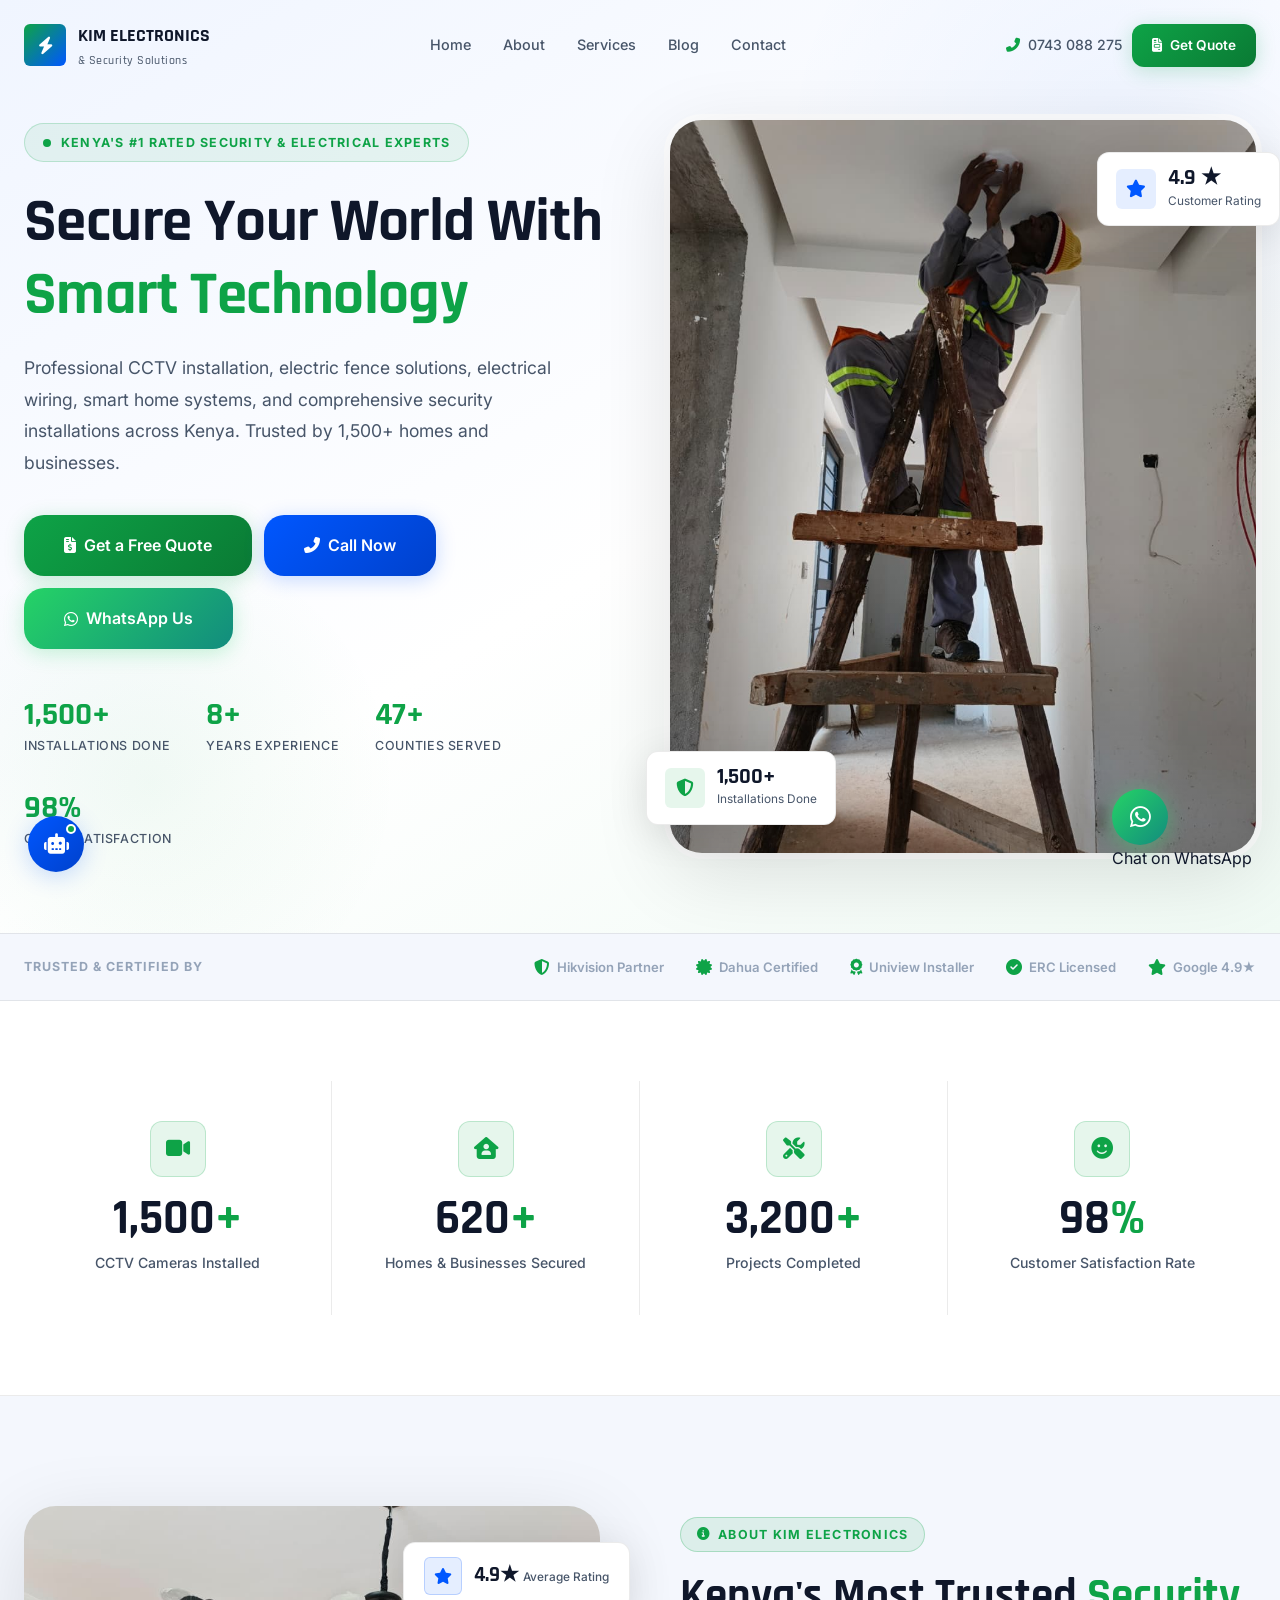
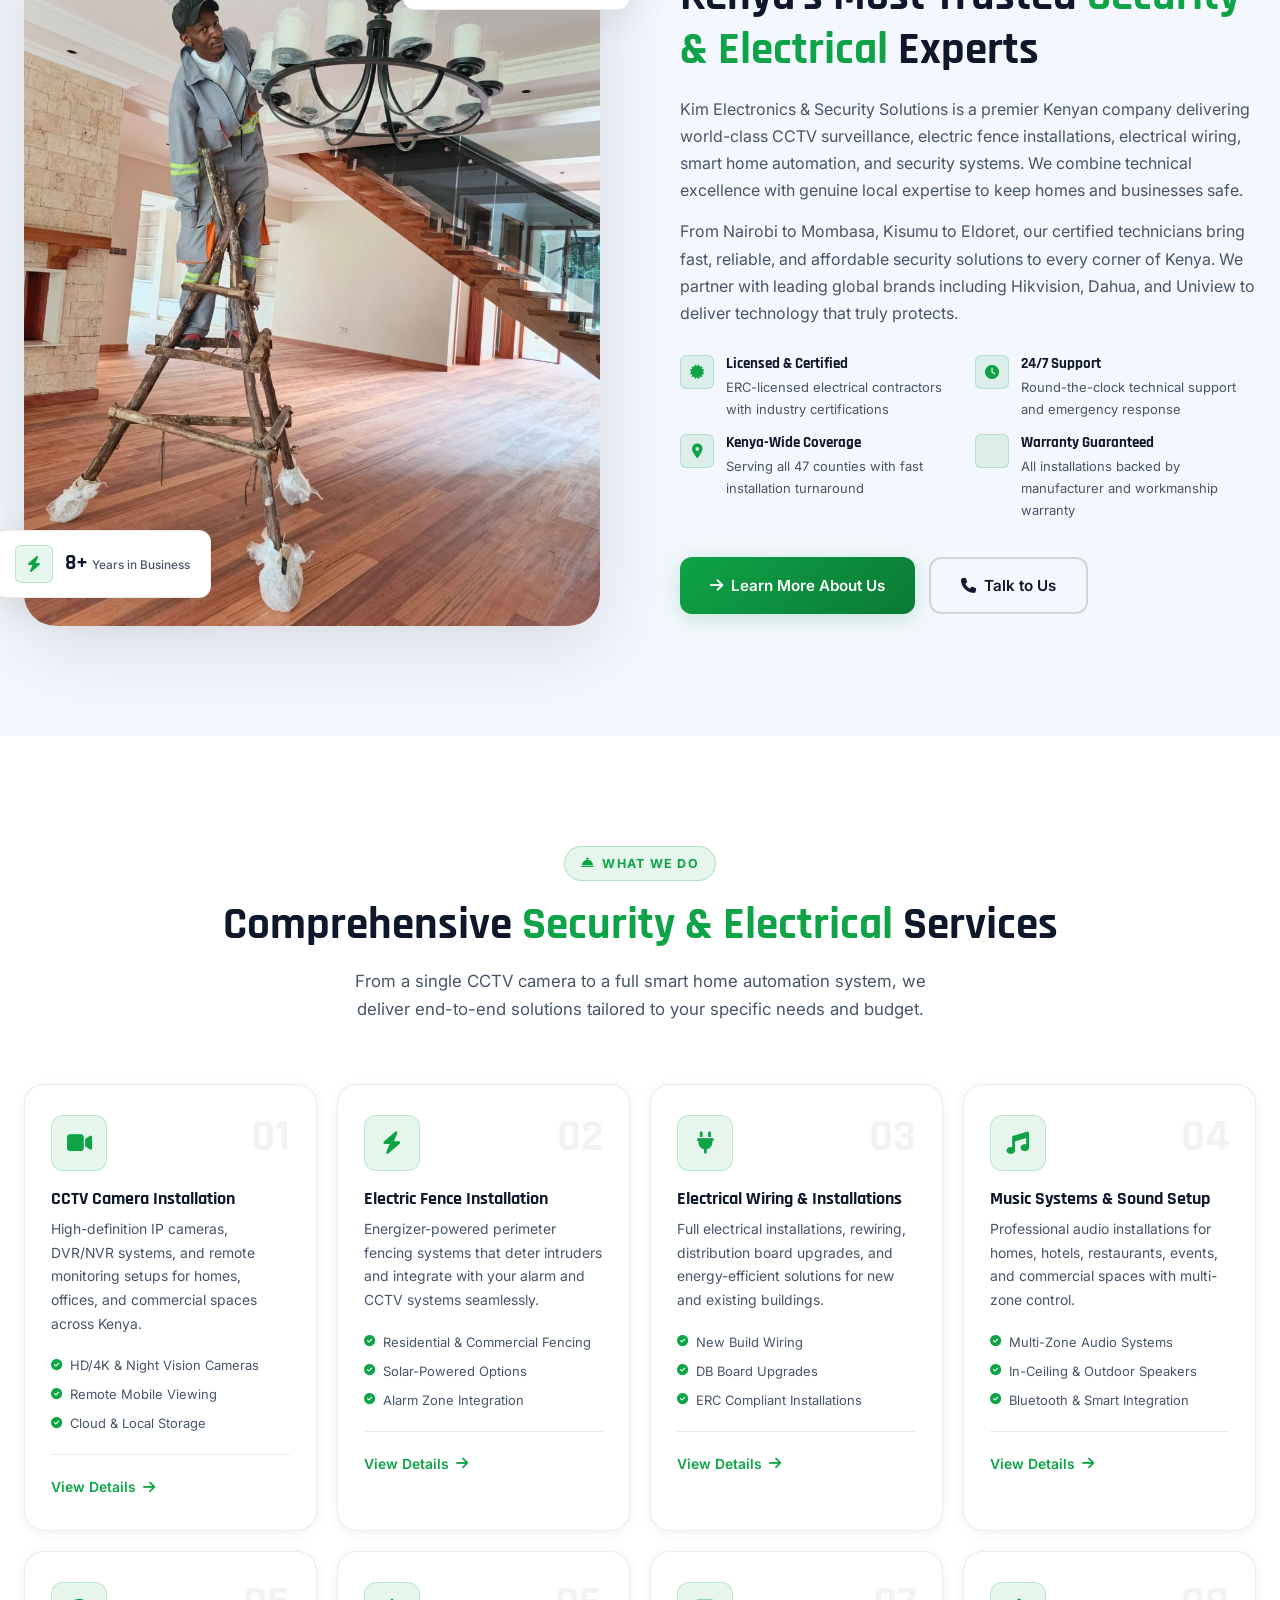
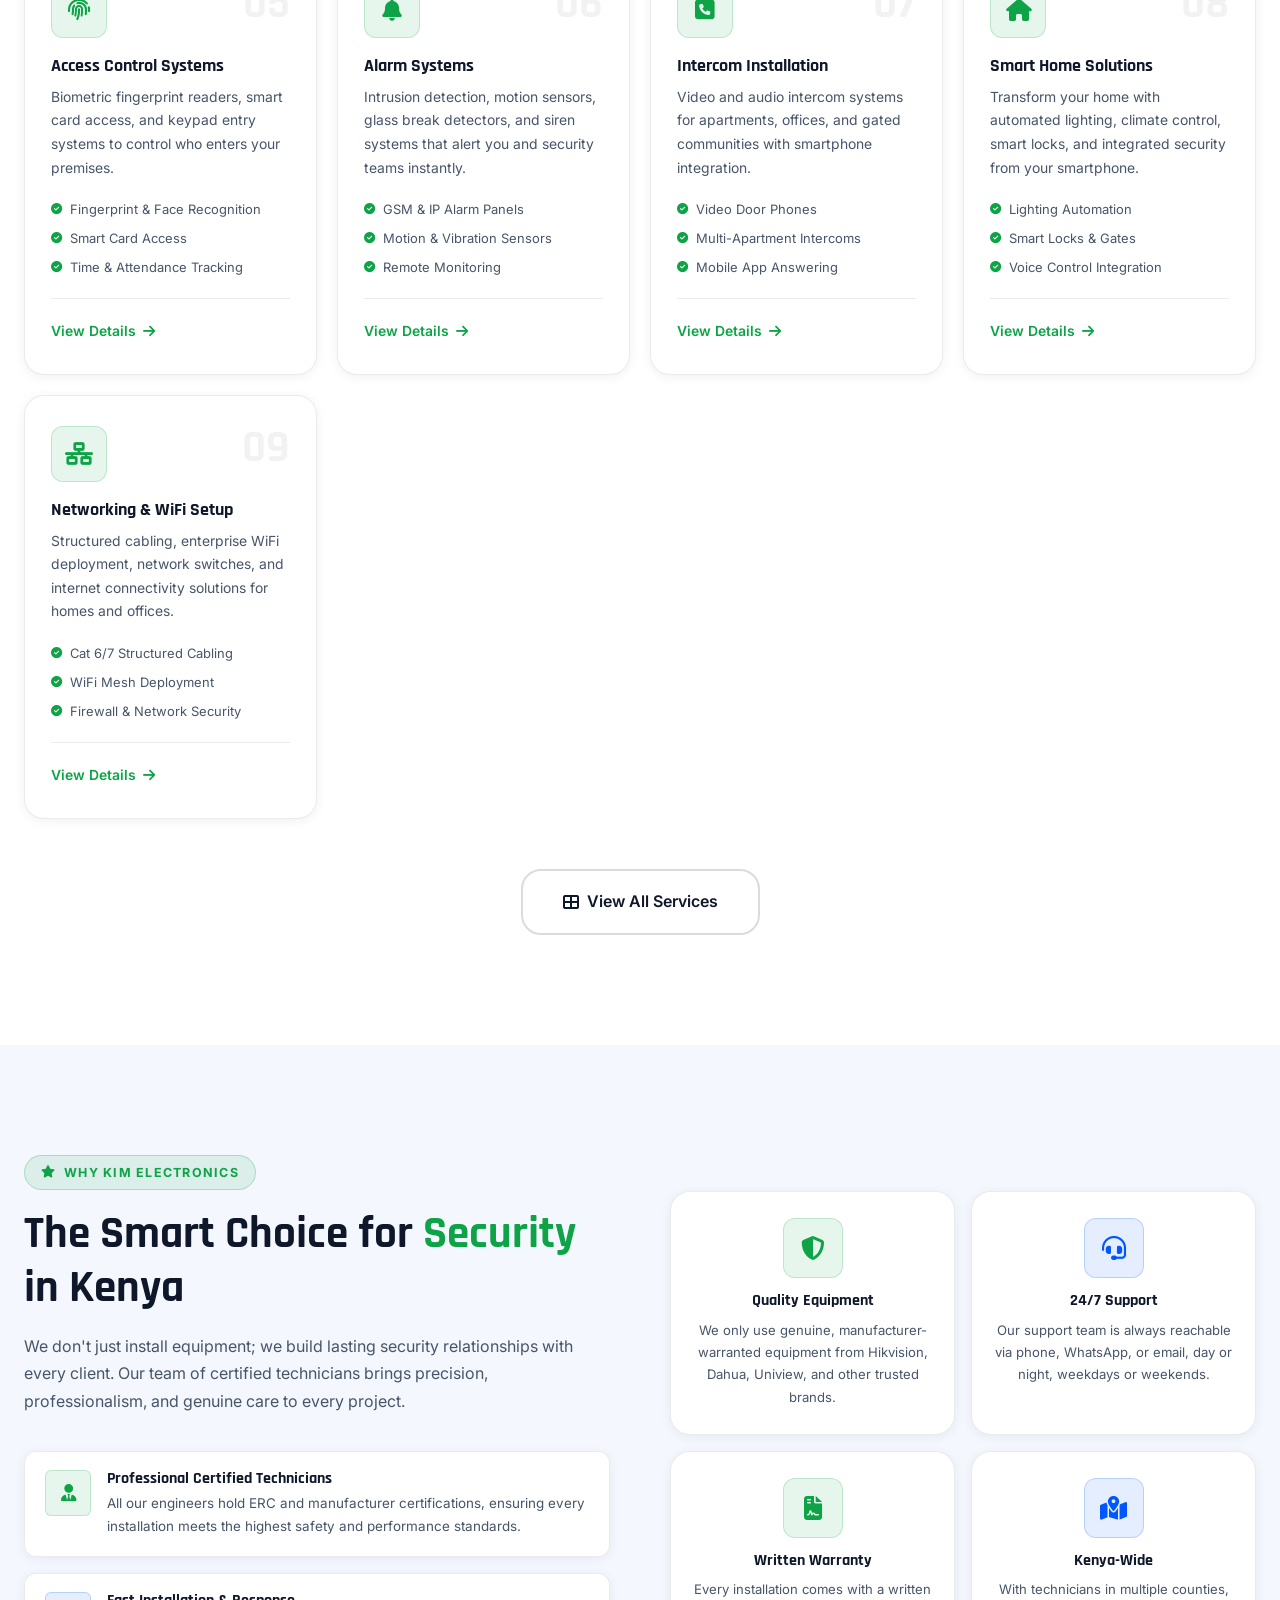
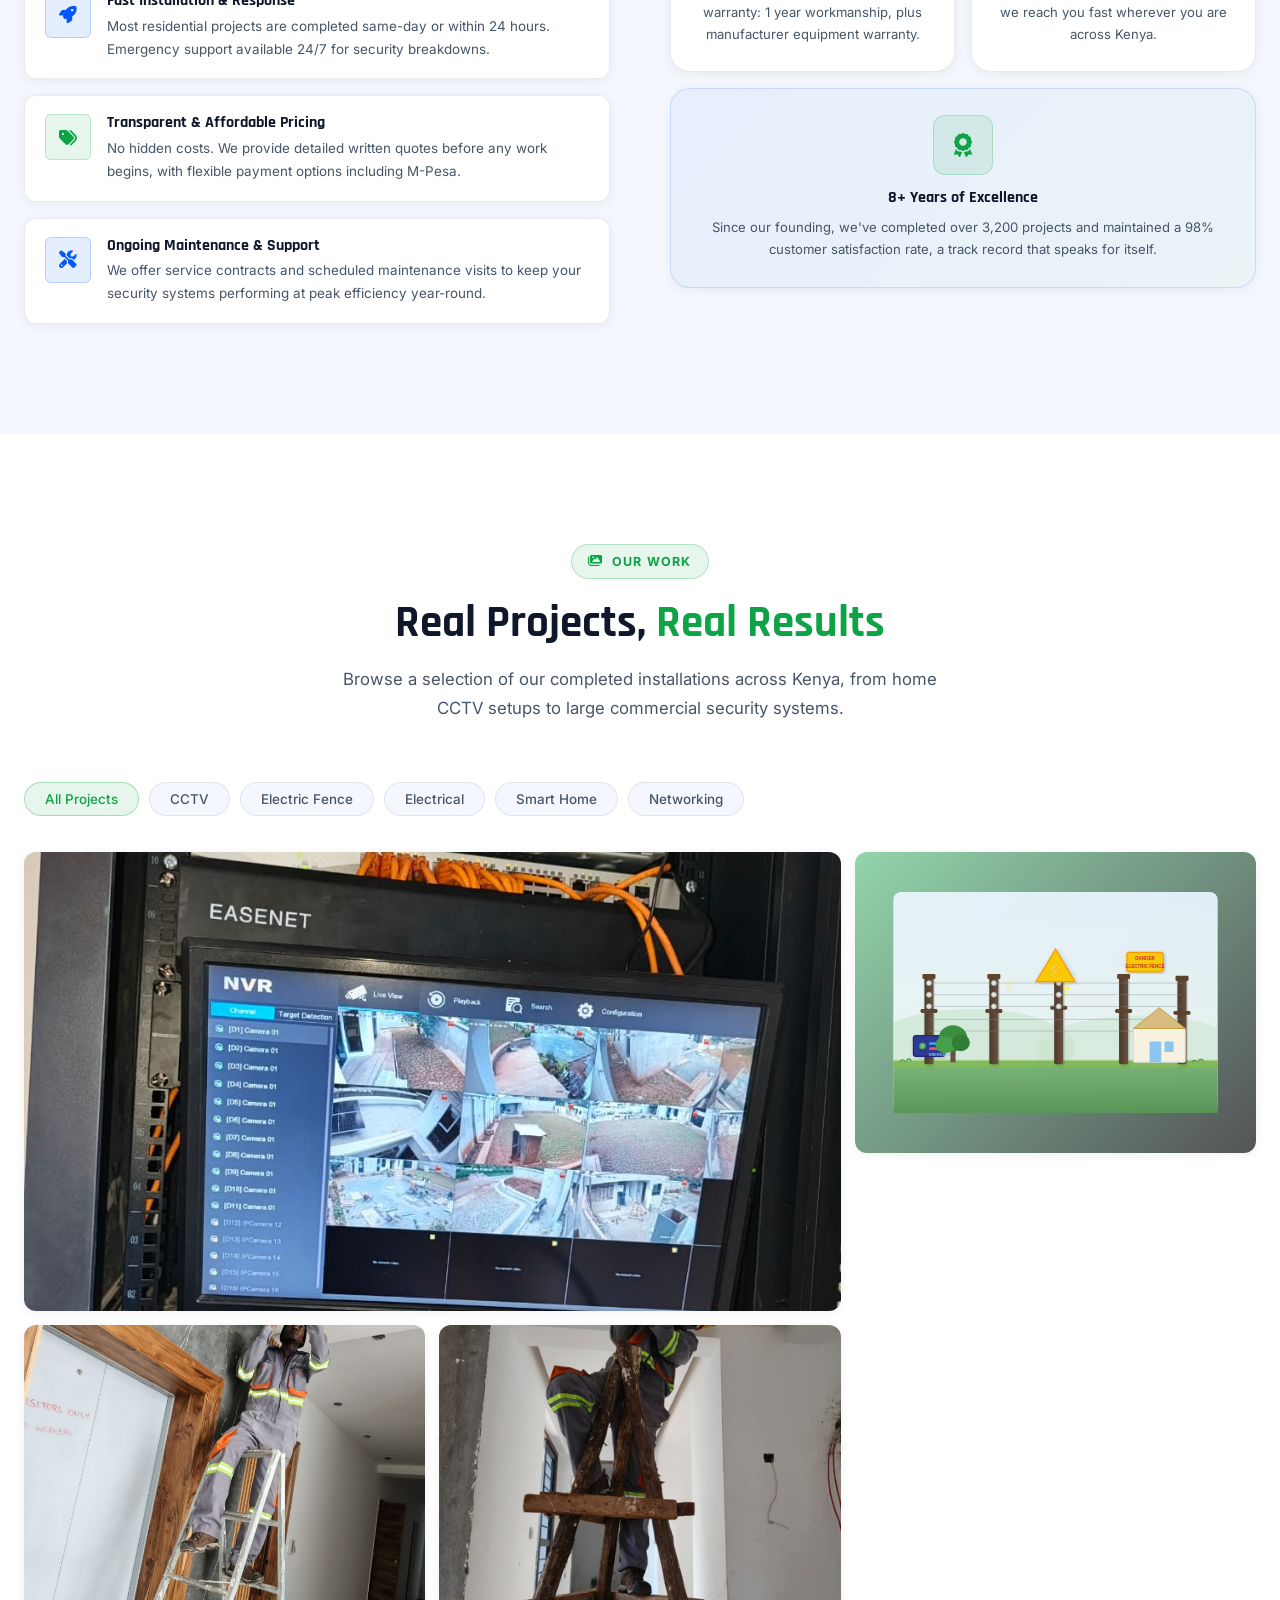
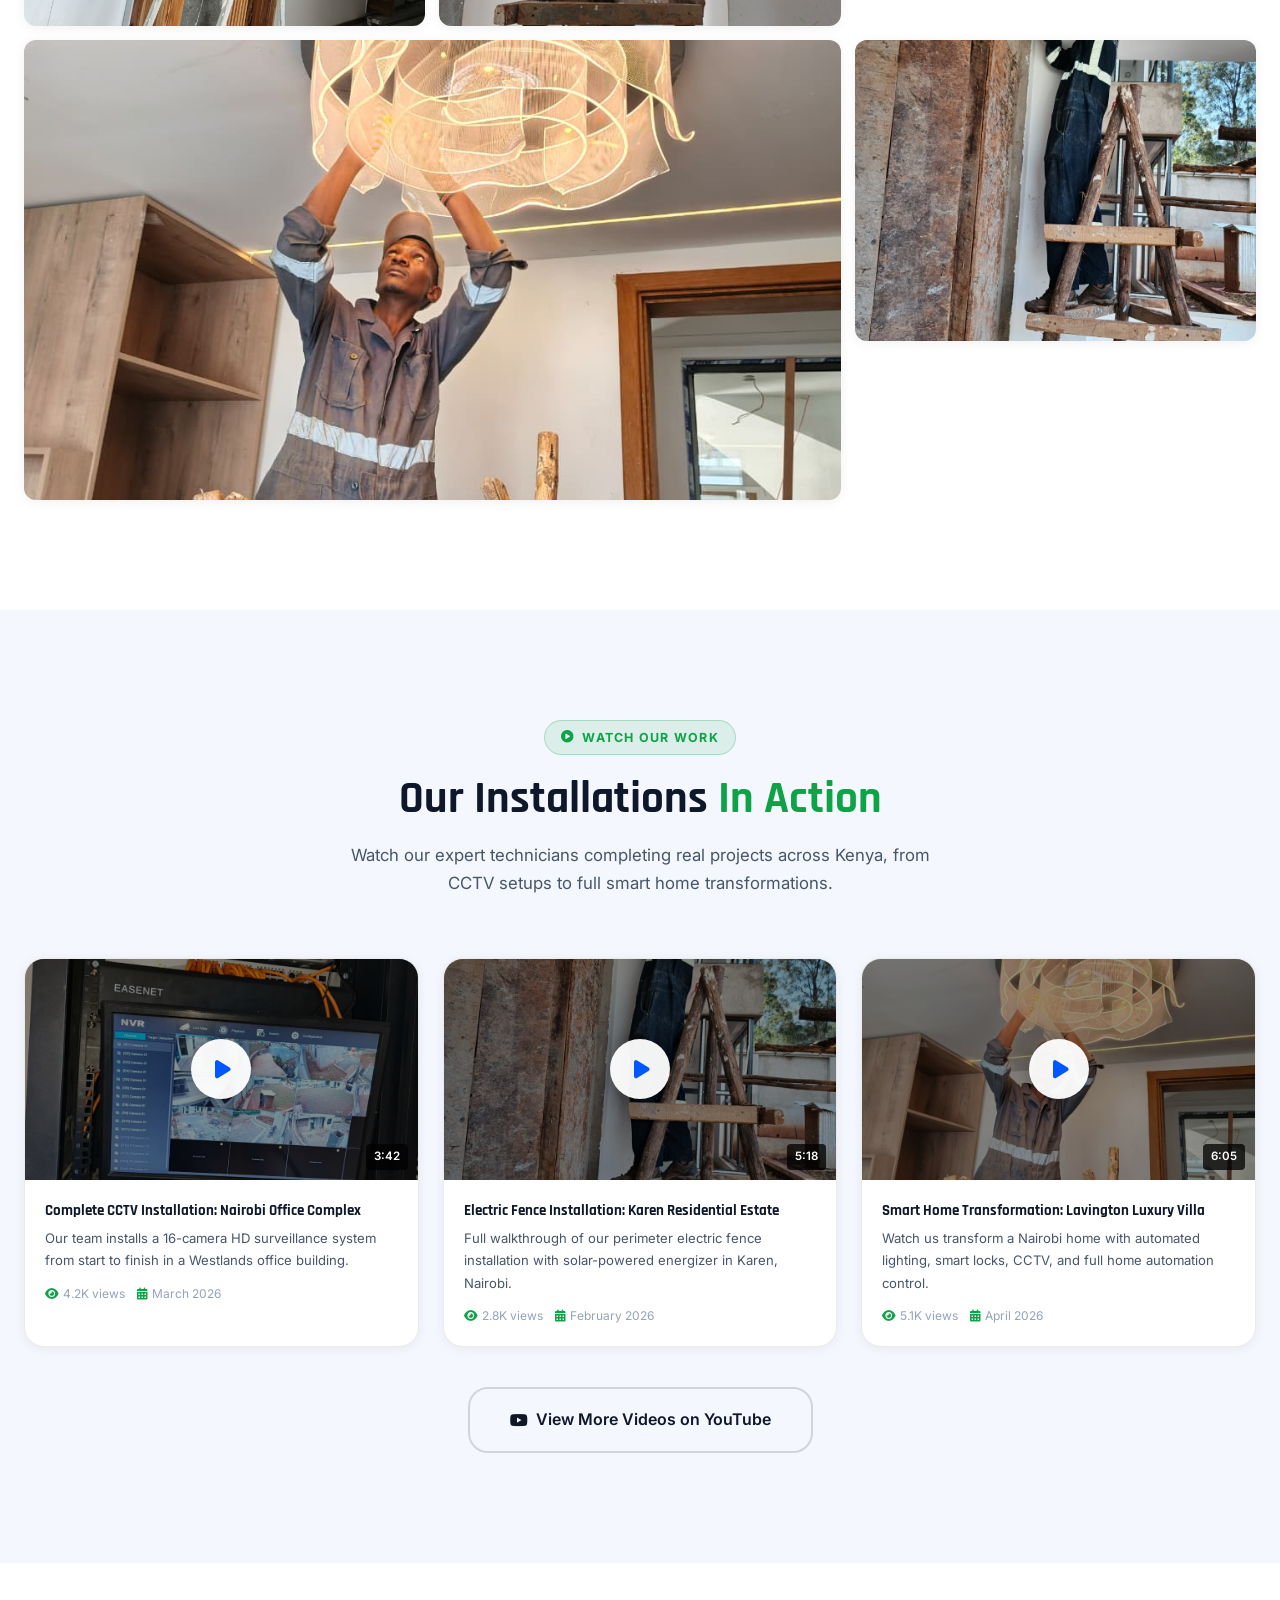
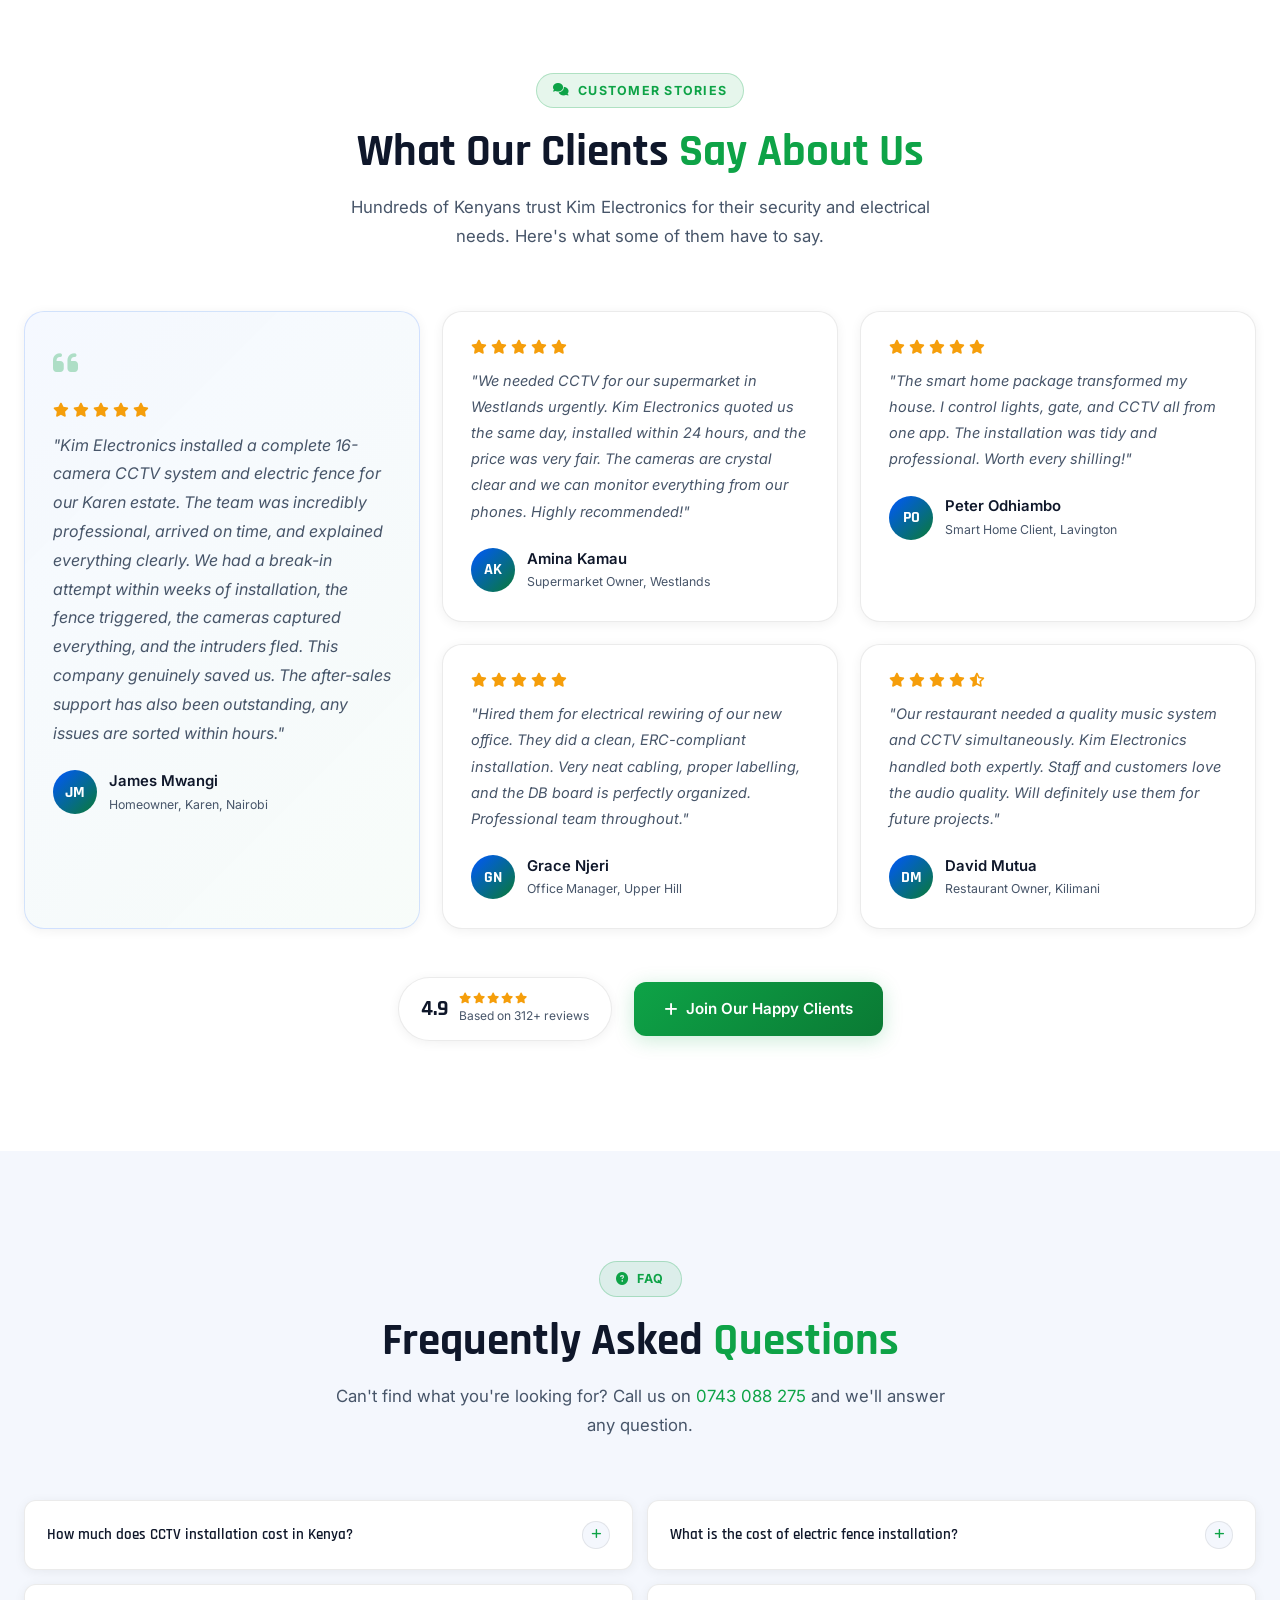
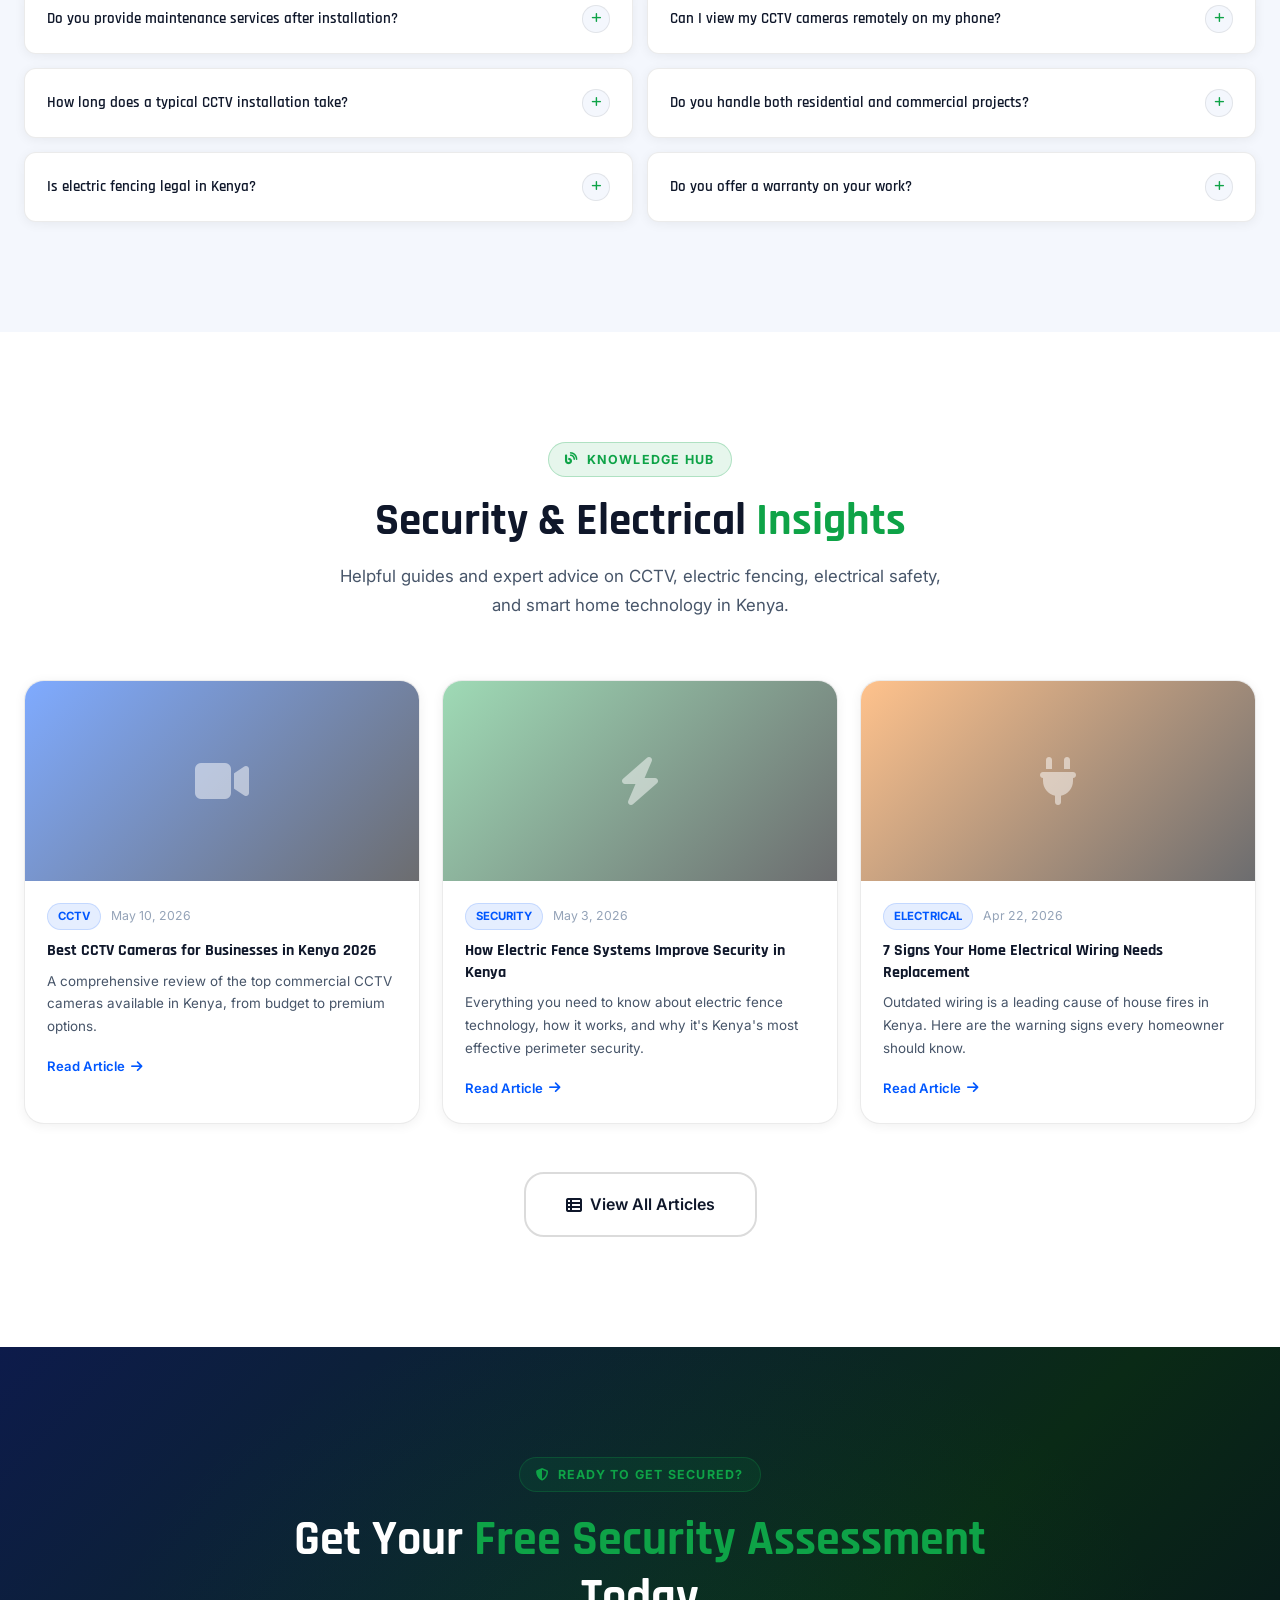
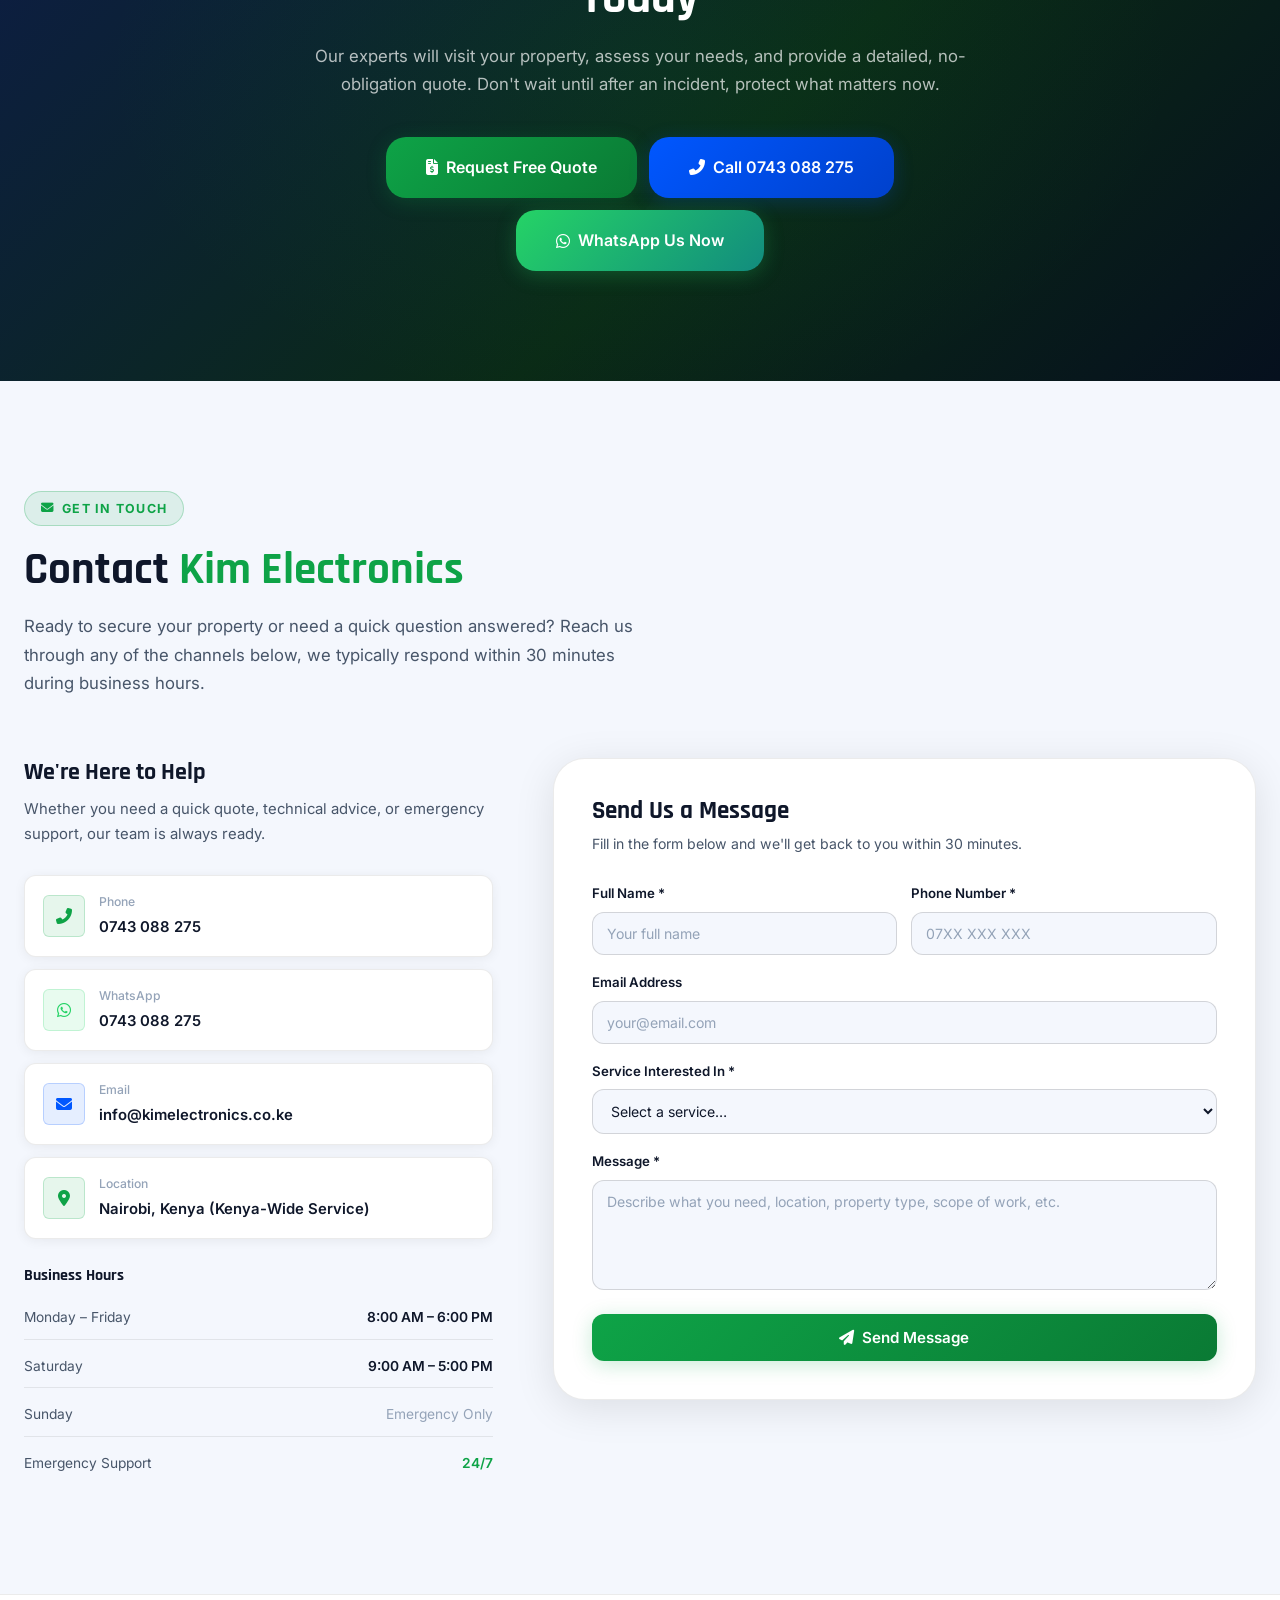
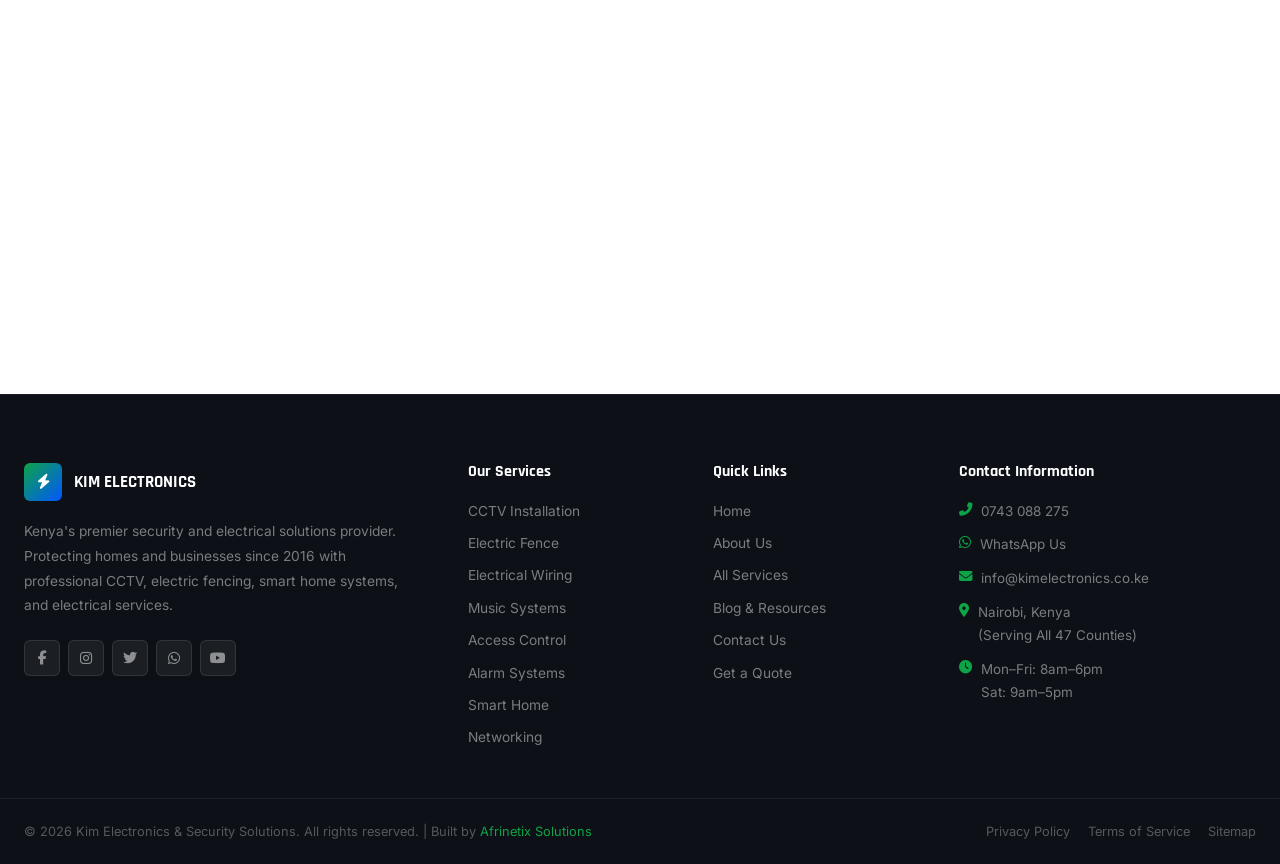
==== index.html @ e2674913 "Initial commit: Kim Electronics & Security Solutions website Complete 14-file static website with wh" ====
﻿<!DOCTYPE html>
<html lang="en">
<head>
  <meta charset="UTF-8">
  <meta name="viewport" content="width=device-width, initial-scale=1.0">
  <title>Kim Electronics & Security Solutions | CCTV, Electric Fence & Electrical Installation Kenya</title>
  <meta name="description" content="Kenya's trusted provider of CCTV camera installation, electric fence, electrical wiring, security systems, smart home solutions, and networking. Call 0743088275 for a free quote.">
  <meta name="keywords" content="CCTV installation Kenya, electric fence installation, security systems Nairobi, electrical installation services, best CCTV installers in Kenya, electricians near me, security camera installation, smart home installation Kenya, access control Kenya, alarm systems Nairobi">
  <meta name="author" content="Kim Electronics & Security Solutions">
  <meta name="robots" content="index, follow">
  <link rel="canonical" href="https://kimelectronics.co.ke/">

  <!-- Open Graph -->
  <meta property="og:type" content="website">
  <meta property="og:title" content="Kim Electronics & Security Solutions | Kenya's Premier Security Experts">
  <meta property="og:description" content="Professional CCTV, electric fence, electrical wiring, smart home, and security solutions across Kenya. Fast installation. Affordable rates.">
  <meta property="og:url" content="https://kimelectronics.co.ke/">
  <meta property="og:site_name" content="Kim Electronics & Security Solutions">
  <meta property="og:image" content="https://kimelectronics.co.ke/assets/og-image.jpg">

  <!-- Twitter Card -->
  <meta name="twitter:card" content="summary_large_image">
  <meta name="twitter:title" content="Kim Electronics & Security Solutions Kenya">
  <meta name="twitter:description" content="CCTV installation, electric fence, smart home & electrical services across Kenya. Call 0743088275.">

  <!-- Favicon -->
  <link rel="icon" type="image/svg+xml" href="data:image/svg+xml,<svg xmlns='http://www.w3.org/2000/svg' viewBox='0 0 32 32'><rect width='32' height='32' rx='6' fill='%230066ff'/><text x='50%25' y='55%25' dominant-baseline='middle' text-anchor='middle' font-size='20' fill='%2339ff14'>⚡</text></svg>">

  <!-- Fonts & Icons -->
  <link rel="preconnect" href="https://fonts.googleapis.com">
  <link rel="preconnect" href="https://fonts.gstatic.com" crossorigin>
  <link href="https://fonts.googleapis.com/css2?family=Inter:wght@300;400;500;600;700;800&family=Rajdhani:wght@400;500;600;700&display=swap" rel="stylesheet">
  <link rel="stylesheet" href="https://cdnjs.cloudflare.com/ajax/libs/font-awesome/6.5.0/css/all.min.css">

  <!-- Styles -->
  <link rel="stylesheet" href="css/style.css">

  <!-- Schema Markup - LocalBusiness -->
  <script type="application/ld+json">
  {
    "@context": "https://schema.org",
    "@type": "LocalBusiness",
    "name": "Kim Electronics & Security Solutions",
    "image": "https://kimelectronics.co.ke/assets/og-image.jpg",
    "@id": "https://kimelectronics.co.ke",
    "url": "https://kimelectronics.co.ke",
    "telephone": "+254743088275",
    "priceRange": "KSh 5,000 – KSh 500,000",
    "address": {
      "@type": "PostalAddress",
      "streetAddress": "Nairobi",
      "addressLocality": "Nairobi",
      "addressRegion": "Nairobi",
      "postalCode": "00100",
      "addressCountry": "KE"
    },
    "geo": {
      "@type": "GeoCoordinates",
      "latitude": -1.2921,
      "longitude": 36.8219
    },
    "openingHoursSpecification": [
      {"@type":"OpeningHoursSpecification","dayOfWeek":["Monday","Tuesday","Wednesday","Thursday","Friday"],"opens":"08:00","closes":"18:00"},
      {"@type":"OpeningHoursSpecification","dayOfWeek":"Saturday","opens":"09:00","closes":"17:00"}
    ],
    "sameAs": ["https://wa.me/254743088275"],
    "description": "Kenya's premier provider of CCTV camera installation, electric fence installation, electrical wiring, security systems, smart home solutions, access control, and networking services.",
    "serviceArea": {"@type":"Country","name":"Kenya"},
    "hasOfferCatalog": {
      "@type":"OfferCatalog",
      "name":"Security & Electrical Services",
      "itemListElement": [
        {"@type":"Offer","itemOffered":{"@type":"Service","name":"CCTV Camera Installation"}},
        {"@type":"Offer","itemOffered":{"@type":"Service","name":"Electric Fence Installation"}},
        {"@type":"Offer","itemOffered":{"@type":"Service","name":"Electrical Wiring & Installations"}},
        {"@type":"Offer","itemOffered":{"@type":"Service","name":"Smart Home Solutions"}},
        {"@type":"Offer","itemOffered":{"@type":"Service","name":"Access Control Systems"}}
      ]
    },
    "aggregateRating": {"@type":"AggregateRating","ratingValue":"4.9","reviewCount":"312"}
  }
  </script>
</head>
<body>

<!-- ═══════════════════════════════════════════════════════════════
     NAVIGATION
════════════════════════════════════════════════════════════════ -->
<nav id="navbar">
  <div class="container">
    <div class="nav-inner">
      <a href="index.html" class="nav-logo" aria-label="Kim Electronics Home">
        <div class="nav-logo-icon"><i class="fas fa-bolt"></i></div>
        <div class="nav-logo-text">KIM ELECTRONICS<span>& Security Solutions</span></div>
      </a>

      <div class="nav-links">
        <a href="index.html" class="active">Home</a>
        <a href="about.html">About</a>
        <a href="services.html">Services</a>
        <a href="blog/index.html">Blog</a>
        <a href="contact.html">Contact</a>
      </div>

      <div class="nav-cta">
        <a href="tel:+254743088275" class="nav-phone" aria-label="Call us">
          <i class="fas fa-phone-alt"></i> 0743 088 275
        </a>
        <a href="#quote-modal" class="btn btn-primary btn-sm" onclick="openQuote(event)">
          <i class="fas fa-file-invoice"></i> Get Quote
        </a>
      </div>

      <button class="nav-toggle" id="nav-toggle" aria-label="Toggle menu" aria-expanded="false">
        <span></span><span></span><span></span>
      </button>
    </div>

    <div class="nav-mobile" id="nav-mobile" aria-hidden="true">
      <a href="index.html"><i class="fas fa-home"></i> Home</a>
      <a href="about.html"><i class="fas fa-info-circle"></i> About Us</a>
      <a href="services.html"><i class="fas fa-concierge-bell"></i> Services</a>
      <a href="blog/index.html"><i class="fas fa-blog"></i> Blog</a>
      <a href="contact.html"><i class="fas fa-envelope"></i> Contact</a>
      <div class="mobile-cta">
        <a href="tel:+254743088275" class="btn btn-blue"><i class="fas fa-phone-alt"></i> Call 0743 088 275</a>
        <a href="https://wa.me/254743088275?text=Hello%2C%20I%27d%20like%20a%20quote%20for%20your%20services." class="btn btn-whatsapp" target="_blank" rel="noopener"><i class="fab fa-whatsapp"></i> WhatsApp Us</a>
      </div>
    </div>
  </div>
</nav>

<!-- ═══════════════════════════════════════════════════════════════
     HERO SECTION
════════════════════════════════════════════════════════════════ -->
<section id="hero" aria-label="Hero">
  <div class="container">
    <div class="hero-grid">
      <div class="hero-content">
        <div class="hero-tag" data-aos>
          <span class="hero-tag-dot" aria-hidden="true"></span>
          Kenya's #1 Rated Security &amp; Electrical Experts
        </div>
        <h1 class="hero-title">
          Secure Your World With<br>
          <span class="line-2">Smart Technology</span>
        </h1>
        <p class="hero-subtitle">
          Professional CCTV installation, electric fence solutions, electrical wiring, smart home systems, and comprehensive security installations across Kenya. Trusted by 1,500+ homes and businesses.
        </p>
        <div class="hero-actions">
          <a href="#quote-modal" class="btn btn-primary btn-lg" onclick="openQuote(event)">
            <i class="fas fa-file-invoice-dollar"></i> Get a Free Quote
          </a>
          <a href="tel:+254743088275" class="btn btn-blue btn-lg">
            <i class="fas fa-phone-alt"></i> Call Now
          </a>
          <a href="https://wa.me/254743088275?text=Hello%2C%20I%27d%20like%20to%20enquire%20about%20your%20services." class="btn btn-whatsapp btn-lg" target="_blank" rel="noopener">
            <i class="fab fa-whatsapp"></i> WhatsApp Us
          </a>
        </div>
        <div class="hero-stats">
          <div class="hero-stat">
            <div class="hero-stat-num"><span class="counter" data-target="1500">0</span><span>+</span></div>
            <div class="hero-stat-label">Installations Done</div>
          </div>
          <div class="hero-stat">
            <div class="hero-stat-num"><span class="counter" data-target="8">0</span><span>+</span></div>
            <div class="hero-stat-label">Years Experience</div>
          </div>
          <div class="hero-stat">
            <div class="hero-stat-num"><span class="counter" data-target="47">0</span><span>+</span></div>
            <div class="hero-stat-label">Counties Served</div>
          </div>
          <div class="hero-stat">
            <div class="hero-stat-num"><span class="counter" data-target="98">0</span><span>%</span></div>
            <div class="hero-stat-label">Client Satisfaction</div>
          </div>
        </div>
      </div>

      <div class="hero-visual" data-aos="fade-left">
        <div class="hero-img-frame">
          <img src="Images/Image 2.jpeg" alt="Kim Electronics certified technician mounting a dome CCTV camera during a professional installation in Kenya" loading="eager">
        </div>
        <div class="hero-float-badge b1">
          <div class="hero-float-icon green"><i class="fas fa-shield-alt"></i></div>
          <div>
            <div class="hero-float-num">1,500+</div>
            <div class="hero-float-lbl">Installations Done</div>
          </div>
        </div>
        <div class="hero-float-badge b2">
          <div class="hero-float-icon blue"><i class="fas fa-star"></i></div>
          <div>
            <div class="hero-float-num">4.9 ★</div>
            <div class="hero-float-lbl">Customer Rating</div>
          </div>
        </div>
      </div>
    </div>
  </div>
</section>

<!-- ═══════════════════════════════════════════════════════════════
     TRUST BAR
════════════════════════════════════════════════════════════════ -->
<section id="trust-bar" aria-label="Trusted partners">
  <div class="container">
    <div class="trust-inner">
      <span class="trust-label">Trusted & Certified By</span>
      <div class="trust-logos">
        <div class="trust-logo"><i class="fas fa-shield-alt"></i> Hikvision Partner</div>
        <div class="trust-logo"><i class="fas fa-certificate"></i> Dahua Certified</div>
        <div class="trust-logo"><i class="fas fa-award"></i> Uniview Installer</div>
        <div class="trust-logo"><i class="fas fa-check-circle"></i> ERC Licensed</div>
        <div class="trust-logo"><i class="fas fa-star"></i> Google 4.9★</div>
      </div>
    </div>
  </div>
</section>

<!-- ═══════════════════════════════════════════════════════════════
     STATS SECTION
════════════════════════════════════════════════════════════════ -->
<section id="stats" aria-label="Company statistics">
  <div class="container">
    <div class="stats-grid">
      <div class="stat-card" data-aos>
        <div class="stat-icon"><i class="fas fa-video"></i></div>
        <div class="stat-number"><span class="counter" data-target="1500">0</span><span class="suffix">+</span></div>
        <div class="stat-label">CCTV Cameras Installed</div>
      </div>
      <div class="stat-card" data-aos data-aos-delay="100">
        <div class="stat-icon"><i class="fas fa-house-user"></i></div>
        <div class="stat-number"><span class="counter" data-target="620">0</span><span class="suffix">+</span></div>
        <div class="stat-label">Homes & Businesses Secured</div>
      </div>
      <div class="stat-card" data-aos data-aos-delay="200">
        <div class="stat-icon"><i class="fas fa-tools"></i></div>
        <div class="stat-number"><span class="counter" data-target="3200">0</span><span class="suffix">+</span></div>
        <div class="stat-label">Projects Completed</div>
      </div>
      <div class="stat-card" data-aos data-aos-delay="300">
        <div class="stat-icon"><i class="fas fa-smile"></i></div>
        <div class="stat-number"><span class="counter" data-target="98">0</span><span class="suffix">%</span></div>
        <div class="stat-label">Customer Satisfaction Rate</div>
      </div>
    </div>
  </div>
</section>

<!-- ═══════════════════════════════════════════════════════════════
     ABOUT SECTION
════════════════════════════════════════════════════════════════ -->
<section id="about" class="section" aria-label="About us">
  <div class="container">
    <div class="about-grid">
      <div class="about-visual" data-aos="fade-right">
        <div class="about-img-wrap">
          <img src="Images/Image 1.jpeg" alt="Kim Electronics certified technician installing a premium chandelier fitting in a luxury Kenyan home" loading="lazy">
        </div>
        <div class="about-badge-1">
          <div class="about-badge-icon"><i class="fas fa-bolt"></i></div>
          <div class="about-badge-info">
            <span class="about-badge-num">8+</span>
            <span class="about-badge-txt">Years in Business</span>
          </div>
        </div>
        <div class="about-badge-2">
          <div class="about-badge-icon blue"><i class="fas fa-star"></i></div>
          <div class="about-badge-info">
            <span class="about-badge-num">4.9★</span>
            <span class="about-badge-txt">Average Rating</span>
          </div>
        </div>
      </div>

      <div class="about-content" data-aos="fade-left">
        <div class="section-tag"><i class="fas fa-info-circle"></i> About Kim Electronics</div>
        <h2>Kenya's Most Trusted <span class="highlight">Security & Electrical</span> Experts</h2>
        <p>
          Kim Electronics & Security Solutions is a premier Kenyan company delivering world-class CCTV surveillance, electric fence installations, electrical wiring, smart home automation, and security systems. We combine technical excellence with genuine local expertise to keep homes and businesses safe.
        </p>
        <p>
          From Nairobi to Mombasa, Kisumu to Eldoret, our certified technicians bring fast, reliable, and affordable security solutions to every corner of Kenya. We partner with leading global brands including Hikvision, Dahua, and Uniview to deliver technology that truly protects.
        </p>

        <div class="about-features">
          <div class="about-feature">
            <div class="about-feature-icon"><i class="fas fa-certificate"></i></div>
            <div>
              <h4>Licensed & Certified</h4>
              <p>ERC-licensed electrical contractors with industry certifications</p>
            </div>
          </div>
          <div class="about-feature">
            <div class="about-feature-icon"><i class="fas fa-clock"></i></div>
            <div>
              <h4>24/7 Support</h4>
              <p>Round-the-clock technical support and emergency response</p>
            </div>
          </div>
          <div class="about-feature">
            <div class="about-feature-icon"><i class="fas fa-map-marker-alt"></i></div>
            <div>
              <h4>Kenya-Wide Coverage</h4>
              <p>Serving all 47 counties with fast installation turnaround</p>
            </div>
          </div>
          <div class="about-feature">
            <div class="about-feature-icon"><i class="fas fa-shield-check"></i></div>
            <div>
              <h4>Warranty Guaranteed</h4>
              <p>All installations backed by manufacturer and workmanship warranty</p>
            </div>
          </div>
        </div>

        <div style="display:flex;gap:14px;flex-wrap:wrap;">
          <a href="about.html" class="btn btn-primary"><i class="fas fa-arrow-right"></i> Learn More About Us</a>
          <a href="contact.html" class="btn btn-outline"><i class="fas fa-phone"></i> Talk to Us</a>
        </div>
      </div>
    </div>
  </div>
</section>

<!-- ═══════════════════════════════════════════════════════════════
     SERVICES SECTION
════════════════════════════════════════════════════════════════ -->
<section id="services" class="section" aria-label="Our services">
  <div class="container">
    <div class="section-header center" data-aos>
      <div class="section-tag"><i class="fas fa-concierge-bell"></i> What We Do</div>
      <h2>Comprehensive <span class="highlight">Security & Electrical</span> Services</h2>
      <p>From a single CCTV camera to a full smart home automation system, we deliver end-to-end solutions tailored to your specific needs and budget.</p>
    </div>

    <div class="services-grid">

      <!-- CCTV -->
      <article class="service-card" data-aos data-aos-delay="0">
        <div class="service-card-top">
          <div class="service-icon" aria-hidden="true"><i class="fas fa-video"></i></div>
          <div class="service-num" aria-hidden="true">01</div>
        </div>
        <h3>CCTV Camera Installation</h3>
        <p>High-definition IP cameras, DVR/NVR systems, and remote monitoring setups for homes, offices, and commercial spaces across Kenya.</p>
        <div class="service-features">
          <div class="service-feature"><i class="fas fa-check-circle"></i> HD/4K & Night Vision Cameras</div>
          <div class="service-feature"><i class="fas fa-check-circle"></i> Remote Mobile Viewing</div>
          <div class="service-feature"><i class="fas fa-check-circle"></i> Cloud & Local Storage</div>
        </div>
        <div class="service-cta-row">
          <a href="services.html#cctv" class="service-link">View Details <i class="fas fa-arrow-right"></i></a>
        </div>
      </article>

      <!-- Electric Fence -->
      <article class="service-card" data-aos data-aos-delay="80">
        <div class="service-card-top">
          <div class="service-icon" aria-hidden="true"><i class="fas fa-bolt"></i></div>
          <div class="service-num" aria-hidden="true">02</div>
        </div>
        <h3>Electric Fence Installation</h3>
        <p>Energizer-powered perimeter fencing systems that deter intruders and integrate with your alarm and CCTV systems seamlessly.</p>
        <div class="service-features">
          <div class="service-feature"><i class="fas fa-check-circle"></i> Residential & Commercial Fencing</div>
          <div class="service-feature"><i class="fas fa-check-circle"></i> Solar-Powered Options</div>
          <div class="service-feature"><i class="fas fa-check-circle"></i> Alarm Zone Integration</div>
        </div>
        <div class="service-cta-row">
          <a href="services.html#fence" class="service-link">View Details <i class="fas fa-arrow-right"></i></a>
        </div>
      </article>

      <!-- Electrical Wiring -->
      <article class="service-card" data-aos data-aos-delay="160">
        <div class="service-card-top">
          <div class="service-icon" aria-hidden="true"><i class="fas fa-plug"></i></div>
          <div class="service-num" aria-hidden="true">03</div>
        </div>
        <h3>Electrical Wiring & Installations</h3>
        <p>Full electrical installations, rewiring, distribution board upgrades, and energy-efficient solutions for new and existing buildings.</p>
        <div class="service-features">
          <div class="service-feature"><i class="fas fa-check-circle"></i> New Build Wiring</div>
          <div class="service-feature"><i class="fas fa-check-circle"></i> DB Board Upgrades</div>
          <div class="service-feature"><i class="fas fa-check-circle"></i> ERC Compliant Installations</div>
        </div>
        <div class="service-cta-row">
          <a href="services.html#electrical" class="service-link">View Details <i class="fas fa-arrow-right"></i></a>
        </div>
      </article>

      <!-- Music Systems -->
      <article class="service-card" data-aos data-aos-delay="0">
        <div class="service-card-top">
          <div class="service-icon" aria-hidden="true"><i class="fas fa-music"></i></div>
          <div class="service-num" aria-hidden="true">04</div>
        </div>
        <h3>Music Systems & Sound Setup</h3>
        <p>Professional audio installations for homes, hotels, restaurants, events, and commercial spaces with multi-zone control.</p>
        <div class="service-features">
          <div class="service-feature"><i class="fas fa-check-circle"></i> Multi-Zone Audio Systems</div>
          <div class="service-feature"><i class="fas fa-check-circle"></i> In-Ceiling & Outdoor Speakers</div>
          <div class="service-feature"><i class="fas fa-check-circle"></i> Bluetooth & Smart Integration</div>
        </div>
        <div class="service-cta-row">
          <a href="services.html#music" class="service-link">View Details <i class="fas fa-arrow-right"></i></a>
        </div>
      </article>

      <!-- Access Control -->
      <article class="service-card" data-aos data-aos-delay="80">
        <div class="service-card-top">
          <div class="service-icon" aria-hidden="true"><i class="fas fa-fingerprint"></i></div>
          <div class="service-num" aria-hidden="true">05</div>
        </div>
        <h3>Access Control Systems</h3>
        <p>Biometric fingerprint readers, smart card access, and keypad entry systems to control who enters your premises.</p>
        <div class="service-features">
          <div class="service-feature"><i class="fas fa-check-circle"></i> Fingerprint & Face Recognition</div>
          <div class="service-feature"><i class="fas fa-check-circle"></i> Smart Card Access</div>
          <div class="service-feature"><i class="fas fa-check-circle"></i> Time & Attendance Tracking</div>
        </div>
        <div class="service-cta-row">
          <a href="services.html#access" class="service-link">View Details <i class="fas fa-arrow-right"></i></a>
        </div>
      </article>

      <!-- Alarm Systems -->
      <article class="service-card" data-aos data-aos-delay="160">
        <div class="service-card-top">
          <div class="service-icon" aria-hidden="true"><i class="fas fa-bell"></i></div>
          <div class="service-num" aria-hidden="true">06</div>
        </div>
        <h3>Alarm Systems</h3>
        <p>Intrusion detection, motion sensors, glass break detectors, and siren systems that alert you and security teams instantly.</p>
        <div class="service-features">
          <div class="service-feature"><i class="fas fa-check-circle"></i> GSM & IP Alarm Panels</div>
          <div class="service-feature"><i class="fas fa-check-circle"></i> Motion & Vibration Sensors</div>
          <div class="service-feature"><i class="fas fa-check-circle"></i> Remote Monitoring</div>
        </div>
        <div class="service-cta-row">
          <a href="services.html#alarm" class="service-link">View Details <i class="fas fa-arrow-right"></i></a>
        </div>
      </article>

      <!-- Intercom -->
      <article class="service-card" data-aos data-aos-delay="0">
        <div class="service-card-top">
          <div class="service-icon" aria-hidden="true"><i class="fas fa-phone-square"></i></div>
          <div class="service-num" aria-hidden="true">07</div>
        </div>
        <h3>Intercom Installation</h3>
        <p>Video and audio intercom systems for apartments, offices, and gated communities with smartphone integration.</p>
        <div class="service-features">
          <div class="service-feature"><i class="fas fa-check-circle"></i> Video Door Phones</div>
          <div class="service-feature"><i class="fas fa-check-circle"></i> Multi-Apartment Intercoms</div>
          <div class="service-feature"><i class="fas fa-check-circle"></i> Mobile App Answering</div>
        </div>
        <div class="service-cta-row">
          <a href="services.html#intercom" class="service-link">View Details <i class="fas fa-arrow-right"></i></a>
        </div>
      </article>

      <!-- Smart Home -->
      <article class="service-card" data-aos data-aos-delay="80">
        <div class="service-card-top">
          <div class="service-icon" aria-hidden="true"><i class="fas fa-home"></i></div>
          <div class="service-num" aria-hidden="true">08</div>
        </div>
        <h3>Smart Home Solutions</h3>
        <p>Transform your home with automated lighting, climate control, smart locks, and integrated security from your smartphone.</p>
        <div class="service-features">
          <div class="service-feature"><i class="fas fa-check-circle"></i> Lighting Automation</div>
          <div class="service-feature"><i class="fas fa-check-circle"></i> Smart Locks & Gates</div>
          <div class="service-feature"><i class="fas fa-check-circle"></i> Voice Control Integration</div>
        </div>
        <div class="service-cta-row">
          <a href="services.html#smarthome" class="service-link">View Details <i class="fas fa-arrow-right"></i></a>
        </div>
      </article>

      <!-- Networking -->
      <article class="service-card" data-aos data-aos-delay="160">
        <div class="service-card-top">
          <div class="service-icon" aria-hidden="true"><i class="fas fa-network-wired"></i></div>
          <div class="service-num" aria-hidden="true">09</div>
        </div>
        <h3>Networking & WiFi Setup</h3>
        <p>Structured cabling, enterprise WiFi deployment, network switches, and internet connectivity solutions for homes and offices.</p>
        <div class="service-features">
          <div class="service-feature"><i class="fas fa-check-circle"></i> Cat 6/7 Structured Cabling</div>
          <div class="service-feature"><i class="fas fa-check-circle"></i> WiFi Mesh Deployment</div>
          <div class="service-feature"><i class="fas fa-check-circle"></i> Firewall & Network Security</div>
        </div>
        <div class="service-cta-row">
          <a href="services.html#networking" class="service-link">View Details <i class="fas fa-arrow-right"></i></a>
        </div>
      </article>

    </div>

    <div class="blog-view-all" style="margin-top:50px;">
      <a href="services.html" class="btn btn-outline btn-lg">
        <i class="fas fa-th-large"></i> View All Services
      </a>
    </div>
  </div>
</section>

<!-- ═══════════════════════════════════════════════════════════════
     WHY CHOOSE US
════════════════════════════════════════════════════════════════ -->
<section id="why" class="section" aria-label="Why choose us">
  <div class="container">
    <div class="why-grid">
      <div class="why-left" data-aos="fade-right">
        <div class="section-tag"><i class="fas fa-star"></i> Why Kim Electronics</div>
        <h2>The Smart Choice for <span class="highlight">Security</span> in Kenya</h2>
        <p>We don't just install equipment; we build lasting security relationships with every client. Our team of certified technicians brings precision, professionalism, and genuine care to every project.</p>
        <div class="why-features">
          <div class="why-feature">
            <div class="why-feature-icon green"><i class="fas fa-user-tie"></i></div>
            <div>
              <h4>Professional Certified Technicians</h4>
              <p>All our engineers hold ERC and manufacturer certifications, ensuring every installation meets the highest safety and performance standards.</p>
            </div>
          </div>
          <div class="why-feature">
            <div class="why-feature-icon blue"><i class="fas fa-rocket"></i></div>
            <div>
              <h4>Fast Installation & Response</h4>
              <p>Most residential projects are completed same-day or within 24 hours. Emergency support available 24/7 for security breakdowns.</p>
            </div>
          </div>
          <div class="why-feature">
            <div class="why-feature-icon green"><i class="fas fa-tags"></i></div>
            <div>
              <h4>Transparent & Affordable Pricing</h4>
              <p>No hidden costs. We provide detailed written quotes before any work begins, with flexible payment options including M-Pesa.</p>
            </div>
          </div>
          <div class="why-feature">
            <div class="why-feature-icon blue"><i class="fas fa-tools"></i></div>
            <div>
              <h4>Ongoing Maintenance & Support</h4>
              <p>We offer service contracts and scheduled maintenance visits to keep your security systems performing at peak efficiency year-round.</p>
            </div>
          </div>
        </div>
      </div>

      <div class="why-right-grid" data-aos="fade-left">
        <div class="why-card">
          <div class="why-card-icon green"><i class="fas fa-shield-alt"></i></div>
          <h4>Quality Equipment</h4>
          <p>We only use genuine, manufacturer-warranted equipment from Hikvision, Dahua, Uniview, and other trusted brands.</p>
        </div>
        <div class="why-card">
          <div class="why-card-icon blue"><i class="fas fa-headset"></i></div>
          <h4>24/7 Support</h4>
          <p>Our support team is always reachable via phone, WhatsApp, or email, day or night, weekdays or weekends.</p>
        </div>
        <div class="why-card">
          <div class="why-card-icon green"><i class="fas fa-file-contract"></i></div>
          <h4>Written Warranty</h4>
          <p>Every installation comes with a written warranty: 1 year workmanship, plus manufacturer equipment warranty.</p>
        </div>
        <div class="why-card">
          <div class="why-card-icon blue"><i class="fas fa-map-marked-alt"></i></div>
          <h4>Kenya-Wide</h4>
          <p>With technicians in multiple counties, we reach you fast wherever you are across Kenya.</p>
        </div>
        <div class="why-card featured">
          <div class="why-card-icon green"><i class="fas fa-award"></i></div>
          <h4>8+ Years of Excellence</h4>
          <p>Since our founding, we've completed over 3,200 projects and maintained a 98% customer satisfaction rate, a track record that speaks for itself.</p>
        </div>
      </div>
    </div>
  </div>
</section>

<!-- ═══════════════════════════════════════════════════════════════
     GALLERY
════════════════════════════════════════════════════════════════ -->
<section id="gallery" class="section" aria-label="Project gallery">
  <div class="container">
    <div class="section-header center" data-aos>
      <div class="section-tag"><i class="fas fa-images"></i> Our Work</div>
      <h2>Real Projects, <span class="highlight">Real Results</span></h2>
      <p>Browse a selection of our completed installations across Kenya, from home CCTV setups to large commercial security systems.</p>
    </div>

    <div class="gallery-filter" role="tablist">
      <button class="filter-btn active" data-filter="all" role="tab" aria-selected="true">All Projects</button>
      <button class="filter-btn" data-filter="cctv" role="tab">CCTV</button>
      <button class="filter-btn" data-filter="fence" role="tab">Electric Fence</button>
      <button class="filter-btn" data-filter="electric" role="tab">Electrical</button>
      <button class="filter-btn" data-filter="smart" role="tab">Smart Home</button>
      <button class="filter-btn" data-filter="network" role="tab">Networking</button>
    </div>

    <div class="gallery-grid" id="gallery-grid">

      <!-- Item 1 (span-2): NVR control room, Image 3 -->
      <div class="gallery-item" data-category="cctv" data-aos>
        <img src="Images/Image 3.jpeg" alt="Hikvision NVR rack and D-Link switch with live CCTV feeds on monitor installed by Kim Electronics" loading="lazy">
        <div class="gallery-overlay">
          <div class="gallery-info">
            <h4>Commercial CCTV Control Room</h4>
            <p>16-camera HD NVR system, Westlands, Nairobi</p>
          </div>
        </div>
        <div class="gallery-zoom" aria-label="Zoom"><i class="fas fa-expand" aria-hidden="true"></i></div>
      </div>

      <!-- Item 2: Electric fence illustration -->
      <div class="gallery-item" data-category="fence" data-aos>
        <div class="gallery-bg fence" style="padding:20px;">
          <img src="Images/electric-fence.svg" alt="Electric perimeter fence installation illustration" style="width:90%;height:auto;object-fit:contain;opacity:.95;">
        </div>
        <div class="gallery-overlay">
          <div class="gallery-info">
            <h4>Residential Electric Fence</h4>
            <p>Perimeter fencing with solar energizer, Karen, Nairobi</p>
          </div>
        </div>
        <div class="gallery-zoom" aria-label="Zoom"><i class="fas fa-expand" aria-hidden="true"></i></div>
      </div>

      <!-- Item 3: Electrical work, Image 4 -->
      <div class="gallery-item" data-category="electric" data-aos>
        <img src="Images/Image 4.jpeg" alt="Kim Electronics electrician on ladder installing ceiling fittings in a marble-finish Kenyan commercial building" loading="lazy">
        <div class="gallery-overlay">
          <div class="gallery-info">
            <h4>Commercial Electrical Installation</h4>
            <p>Ceiling lighting fit-out, Kilimani, Nairobi</p>
          </div>
        </div>
        <div class="gallery-zoom" aria-label="Zoom"><i class="fas fa-expand" aria-hidden="true"></i></div>
      </div>

      <!-- Item 4: CCTV camera, Image 2 -->
      <div class="gallery-item" data-category="cctv" data-aos>
        <img src="Images/Image 2.jpeg" alt="Kim Electronics technician mounting a dome CCTV surveillance camera on a ceiling during installation in Kenya" loading="lazy">
        <div class="gallery-overlay">
          <div class="gallery-info">
            <h4>CCTV Dome Camera Installation</h4>
            <p>HD surveillance setup, Thika Road, Nairobi</p>
          </div>
        </div>
        <div class="gallery-zoom" aria-label="Zoom"><i class="fas fa-expand" aria-hidden="true"></i></div>
      </div>

      <!-- Item 5 (span-2): Smart home LED lighting, Image 5 -->
      <div class="gallery-item" data-category="smart" data-aos>
        <img src="Images/Image 5.jpeg" alt="Kim Electronics technician installing a premium designer LED ceiling light for a smart home in Nairobi" loading="lazy">
        <div class="gallery-overlay">
          <div class="gallery-info">
            <h4>Smart Home Lighting Automation</h4>
            <p>Designer LED fixture installation, Runda Estate, Nairobi</p>
          </div>
        </div>
        <div class="gallery-zoom" aria-label="Zoom"><i class="fas fa-expand" aria-hidden="true"></i></div>
      </div>

      <!-- Item 6: Outdoor installation, Image 6 -->
      <div class="gallery-item" data-category="network" data-aos>
        <img src="Images/Image 6.jpeg" alt="Kim Electronics technician on ladder completing an outdoor building security installation in Kenya" loading="lazy">
        <div class="gallery-overlay">
          <div class="gallery-info">
            <h4>Outdoor Security Installation</h4>
            <p>Building perimeter setup, Eastleigh, Nairobi</p>
          </div>
        </div>
        <div class="gallery-zoom" aria-label="Zoom"><i class="fas fa-expand" aria-hidden="true"></i></div>
      </div>

    </div>
  </div>
</section>

<!-- ═══════════════════════════════════════════════════════════════
     VIDEOS SECTION
════════════════════════════════════════════════════════════════ -->
<section id="videos" class="section" aria-label="Installation videos">
  <div class="container">
    <div class="section-header center" data-aos>
      <div class="section-tag"><i class="fas fa-play-circle"></i> Watch Our Work</div>
      <h2>Our Installations <span class="highlight">In Action</span></h2>
      <p>Watch our expert technicians completing real projects across Kenya, from CCTV setups to full smart home transformations.</p>
    </div>
    <div class="videos-grid">

      <div class="video-card" data-aos>
        <div class="video-thumb">
          <img src="Images/Image 3.jpeg" alt="CCTV installation video thumbnail" style="position:absolute;inset:0;width:100%;height:100%;object-fit:cover;">
          <div style="position:absolute;inset:0;background:rgba(0,0,0,.42);"></div>
          <div class="video-play-btn"><i class="fas fa-play"></i></div>
          <div class="video-duration">3:42</div>
        </div>
        <div class="video-card-body">
          <h4>Complete CCTV Installation: Nairobi Office Complex</h4>
          <p>Our team installs a 16-camera HD surveillance system from start to finish in a Westlands office building.</p>
          <div class="video-card-meta">
            <span><i class="fas fa-eye"></i> 4.2K views</span>
            <span><i class="fas fa-calendar-alt"></i> March 2026</span>
          </div>
        </div>
      </div>

      <div class="video-card" data-aos data-aos-delay="100">
        <div class="video-thumb">
          <img src="Images/Image 6.jpeg" alt="Electric fence installation video thumbnail" style="position:absolute;inset:0;width:100%;height:100%;object-fit:cover;">
          <div style="position:absolute;inset:0;background:rgba(0,0,0,.42);"></div>
          <div class="video-play-btn"><i class="fas fa-play"></i></div>
          <div class="video-duration">5:18</div>
        </div>
        <div class="video-card-body">
          <h4>Electric Fence Installation: Karen Residential Estate</h4>
          <p>Full walkthrough of our perimeter electric fence installation with solar-powered energizer in Karen, Nairobi.</p>
          <div class="video-card-meta">
            <span><i class="fas fa-eye"></i> 2.8K views</span>
            <span><i class="fas fa-calendar-alt"></i> February 2026</span>
          </div>
        </div>
      </div>

      <div class="video-card" data-aos data-aos-delay="200">
        <div class="video-thumb">
          <img src="Images/Image 5.jpeg" alt="Smart home installation video thumbnail" style="position:absolute;inset:0;width:100%;height:100%;object-fit:cover;">
          <div style="position:absolute;inset:0;background:rgba(0,0,0,.42);"></div>
          <div class="video-play-btn"><i class="fas fa-play"></i></div>
          <div class="video-duration">6:05</div>
        </div>
        <div class="video-card-body">
          <h4>Smart Home Transformation: Lavington Luxury Villa</h4>
          <p>Watch us transform a Nairobi home with automated lighting, smart locks, CCTV, and full home automation control.</p>
          <div class="video-card-meta">
            <span><i class="fas fa-eye"></i> 5.1K views</span>
            <span><i class="fas fa-calendar-alt"></i> April 2026</span>
          </div>
        </div>
      </div>

    </div>
    <div class="blog-view-all" style="margin-top:40px;">
      <a href="https://www.youtube.com/@kimelectronicskenya" class="btn btn-outline btn-lg" target="_blank" rel="noopener">
        <i class="fab fa-youtube"></i> View More Videos on YouTube
      </a>
    </div>
  </div>
</section>

<!-- ═══════════════════════════════════════════════════════════════
     TESTIMONIALS
════════════════════════════════════════════════════════════════ -->
<section id="testimonials" class="section" aria-label="Customer testimonials">
  <div class="container">
    <div class="section-header center" data-aos>
      <div class="section-tag"><i class="fas fa-comments"></i> Customer Stories</div>
      <h2>What Our Clients <span class="highlight">Say About Us</span></h2>
      <p>Hundreds of Kenyans trust Kim Electronics for their security and electrical needs. Here's what some of them have to say.</p>
    </div>

    <div class="testimonials-grid">
      <article class="testimonial-card featured" data-aos>
        <div class="testimonial-quote-icon" aria-hidden="true"><i class="fas fa-quote-left"></i></div>
        <div class="testimonial-stars" aria-label="5 stars">
          <i class="fas fa-star"></i><i class="fas fa-star"></i><i class="fas fa-star"></i><i class="fas fa-star"></i><i class="fas fa-star"></i>
        </div>
        <p class="testimonial-text large">
          "Kim Electronics installed a complete 16-camera CCTV system and electric fence for our Karen estate. The team was incredibly professional, arrived on time, and explained everything clearly. We had a break-in attempt within weeks of installation, the fence triggered, the cameras captured everything, and the intruders fled. This company genuinely saved us. The after-sales support has also been outstanding, any issues are sorted within hours."
        </p>
        <div class="testimonial-author">
          <div class="testimonial-avatar" aria-hidden="true">JM</div>
          <div>
            <div class="testimonial-name">James Mwangi</div>
            <div class="testimonial-role">Homeowner, Karen, Nairobi</div>
          </div>
        </div>
      </article>

      <article class="testimonial-card" data-aos data-aos-delay="100">
        <div class="testimonial-stars" aria-label="5 stars">
          <i class="fas fa-star"></i><i class="fas fa-star"></i><i class="fas fa-star"></i><i class="fas fa-star"></i><i class="fas fa-star"></i>
        </div>
        <p class="testimonial-text">"We needed CCTV for our supermarket in Westlands urgently. Kim Electronics quoted us the same day, installed within 24 hours, and the price was very fair. The cameras are crystal clear and we can monitor everything from our phones. Highly recommended!"</p>
        <div class="testimonial-author">
          <div class="testimonial-avatar" aria-hidden="true">AK</div>
          <div>
            <div class="testimonial-name">Amina Kamau</div>
            <div class="testimonial-role">Supermarket Owner, Westlands</div>
          </div>
        </div>
      </article>

      <article class="testimonial-card" data-aos data-aos-delay="200">
        <div class="testimonial-stars" aria-label="5 stars">
          <i class="fas fa-star"></i><i class="fas fa-star"></i><i class="fas fa-star"></i><i class="fas fa-star"></i><i class="fas fa-star"></i>
        </div>
        <p class="testimonial-text">"The smart home package transformed my house. I control lights, gate, and CCTV all from one app. The installation was tidy and professional. Worth every shilling!"</p>
        <div class="testimonial-author">
          <div class="testimonial-avatar" aria-hidden="true">PO</div>
          <div>
            <div class="testimonial-name">Peter Odhiambo</div>
            <div class="testimonial-role">Smart Home Client, Lavington</div>
          </div>
        </div>
      </article>

      <article class="testimonial-card" data-aos data-aos-delay="0">
        <div class="testimonial-stars" aria-label="5 stars">
          <i class="fas fa-star"></i><i class="fas fa-star"></i><i class="fas fa-star"></i><i class="fas fa-star"></i><i class="fas fa-star"></i>
        </div>
        <p class="testimonial-text">"Hired them for electrical rewiring of our new office. They did a clean, ERC-compliant installation. Very neat cabling, proper labelling, and the DB board is perfectly organized. Professional team throughout."</p>
        <div class="testimonial-author">
          <div class="testimonial-avatar" aria-hidden="true">GN</div>
          <div>
            <div class="testimonial-name">Grace Njeri</div>
            <div class="testimonial-role">Office Manager, Upper Hill</div>
          </div>
        </div>
      </article>

      <article class="testimonial-card" data-aos data-aos-delay="100">
        <div class="testimonial-stars" aria-label="4 stars">
          <i class="fas fa-star"></i><i class="fas fa-star"></i><i class="fas fa-star"></i><i class="fas fa-star"></i><i class="fas fa-star-half-alt"></i>
        </div>
        <p class="testimonial-text">"Our restaurant needed a quality music system and CCTV simultaneously. Kim Electronics handled both expertly. Staff and customers love the audio quality. Will definitely use them for future projects."</p>
        <div class="testimonial-author">
          <div class="testimonial-avatar" aria-hidden="true">DM</div>
          <div>
            <div class="testimonial-name">David Mutua</div>
            <div class="testimonial-role">Restaurant Owner, Kilimani</div>
          </div>
        </div>
      </article>
    </div>

    <div class="testimonials-cta">
      <div class="rating-badge">
        <div class="rating-num">4.9</div>
        <div class="rating-stars">
          <span><i class="fas fa-star"></i><i class="fas fa-star"></i><i class="fas fa-star"></i><i class="fas fa-star"></i><i class="fas fa-star"></i></span>
          <div class="rating-count">Based on 312+ reviews</div>
        </div>
      </div>
      <a href="contact.html" class="btn btn-primary"><i class="fas fa-plus"></i> Join Our Happy Clients</a>
    </div>
  </div>
</section>

<!-- ═══════════════════════════════════════════════════════════════
     FAQ
════════════════════════════════════════════════════════════════ -->
<section id="faq" class="section" aria-label="Frequently asked questions">
  <div class="container">
    <div class="section-header center" data-aos>
      <div class="section-tag"><i class="fas fa-question-circle"></i> FAQ</div>
      <h2>Frequently Asked <span class="highlight">Questions</span></h2>
      <p>Can't find what you're looking for? Call us on <a href="tel:+254743088275" style="color:var(--green)">0743 088 275</a> and we'll answer any question.</p>
    </div>

    <div class="faq-grid" id="faq-container">

      <div class="faq-item">
        <div class="faq-question" role="button" aria-expanded="false" tabindex="0">
          <h4>How much does CCTV installation cost in Kenya?</h4>
          <div class="faq-toggle" aria-hidden="true"><i class="fas fa-plus"></i></div>
        </div>
        <div class="faq-answer" aria-hidden="true">
          <div class="faq-answer-inner">
            CCTV installation costs in Kenya depend on the number and type of cameras. A basic 4-camera system for a home starts from <strong>KSh 18,000 – 35,000</strong>, while commercial 8–16 camera systems range from <strong>KSh 40,000 – 120,000+</strong>. Prices include cameras, DVR/NVR, cabling, connectors, and professional installation. We provide free site surveys and detailed written quotes at no charge.
          </div>
        </div>
      </div>

      <div class="faq-item">
        <div class="faq-question" role="button" aria-expanded="false" tabindex="0">
          <h4>What is the cost of electric fence installation?</h4>
          <div class="faq-toggle" aria-hidden="true"><i class="fas fa-plus"></i></div>
        </div>
        <div class="faq-answer" aria-hidden="true">
          <div class="faq-answer-inner">
            Electric fence costs depend on the perimeter length and wire strands. Residential fencing starts from about <strong>KSh 1,200 – 2,000 per running metre</strong> installed, including energizer, earth stakes, warning signs, and all hardware. A typical ¼ acre home fence (roughly 80m) costs approximately <strong>KSh 95,000 – 180,000</strong> depending on specification. We offer solar-powered energizer options for off-grid properties.
          </div>
        </div>
      </div>

      <div class="faq-item">
        <div class="faq-question" role="button" aria-expanded="false" tabindex="0">
          <h4>Do you provide maintenance services after installation?</h4>
          <div class="faq-toggle" aria-hidden="true"><i class="fas fa-plus"></i></div>
        </div>
        <div class="faq-answer" aria-hidden="true">
          <div class="faq-answer-inner">
            Yes, we offer comprehensive maintenance contracts for all our installations. Our standard service contract includes quarterly inspections, camera cleaning, system health checks, firmware updates, and priority emergency response. Maintenance contracts start from <strong>KSh 3,000 per month</strong> for small systems. Ad-hoc service calls are also available.
          </div>
        </div>
      </div>

      <div class="faq-item">
        <div class="faq-question" role="button" aria-expanded="false" tabindex="0">
          <h4>Can I view my CCTV cameras remotely on my phone?</h4>
          <div class="faq-toggle" aria-hidden="true"><i class="fas fa-plus"></i></div>
        </div>
        <div class="faq-answer" aria-hidden="true">
          <div class="faq-answer-inner">
            Absolutely. All our CCTV installations support remote mobile viewing via free apps (Hik-Connect, DMSS, or similar). As long as your DVR/NVR is connected to the internet, you can view live footage, playback recordings, and receive motion alerts from anywhere in the world. We configure the entire remote access setup as part of the installation at no extra cost.
          </div>
        </div>
      </div>

      <div class="faq-item">
        <div class="faq-question" role="button" aria-expanded="false" tabindex="0">
          <h4>How long does a typical CCTV installation take?</h4>
          <div class="faq-toggle" aria-hidden="true"><i class="fas fa-plus"></i></div>
        </div>
        <div class="faq-answer" aria-hidden="true">
          <div class="faq-answer-inner">
            Most residential CCTV installations (4–8 cameras) are completed in a single day, usually 4 to 8 hours. Larger commercial systems with 16+ cameras may take 2–3 days. We'll give you a precise timeline during your free site survey. Our team comes fully equipped, minimising disruption to your property.
          </div>
        </div>
      </div>

      <div class="faq-item">
        <div class="faq-question" role="button" aria-expanded="false" tabindex="0">
          <h4>Do you handle both residential and commercial projects?</h4>
          <div class="faq-toggle" aria-hidden="true"><i class="fas fa-plus"></i></div>
        </div>
        <div class="faq-answer" aria-hidden="true">
          <div class="faq-answer-inner">
            Yes, we serve both residential and commercial clients with equal professionalism. Our commercial projects include supermarkets, factories, schools, hotels, apartments, hospitals, and offices. For large projects, we provide a dedicated project manager and work to agreed milestones. We are also available for government and NGO contracts, call us to discuss your specific requirements.
          </div>
        </div>
      </div>

      <div class="faq-item">
        <div class="faq-question" role="button" aria-expanded="false" tabindex="0">
          <h4>Is electric fencing legal in Kenya?</h4>
          <div class="faq-toggle" aria-hidden="true"><i class="fas fa-plus"></i></div>
        </div>
        <div class="faq-answer" aria-hidden="true">
          <div class="faq-answer-inner">
            Yes, electric fencing is completely legal in Kenya when properly installed according to ERC (Energy and Petroleum Regulatory Authority) guidelines. All our electric fence installations comply with Kenyan safety standards including proper earthing, appropriate voltage levels, and mandatory warning signs. We handle all compliance documentation as part of our service.
          </div>
        </div>
      </div>

      <div class="faq-item">
        <div class="faq-question" role="button" aria-expanded="false" tabindex="0">
          <h4>Do you offer a warranty on your work?</h4>
          <div class="faq-toggle" aria-hidden="true"><i class="fas fa-plus"></i></div>
        </div>
        <div class="faq-answer" aria-hidden="true">
          <div class="faq-answer-inner">
            Yes. Every installation comes with a <strong>12-month workmanship warranty</strong> covering any faults in our installation work. Equipment is covered by the manufacturer's warranty (typically 1–3 years depending on the product). If anything goes wrong within the warranty period due to our work, we fix it at no charge. This commitment is put in writing before any project begins.
          </div>
        </div>
      </div>

    </div>
  </div>
</section>

<!-- ═══════════════════════════════════════════════════════════════
     BLOG PREVIEW
════════════════════════════════════════════════════════════════ -->
<section id="blog-preview" class="section" aria-label="Blog articles">
  <div class="container">
    <div class="section-header center" data-aos>
      <div class="section-tag"><i class="fas fa-blog"></i> Knowledge Hub</div>
      <h2>Security & Electrical <span class="highlight">Insights</span></h2>
      <p>Helpful guides and expert advice on CCTV, electric fencing, electrical safety, and smart home technology in Kenya.</p>
    </div>

    <div class="blog-grid">
      <article class="blog-card" data-aos>
        <div class="blog-thumb t1"><i class="fas fa-video" aria-hidden="true"></i></div>
        <div class="blog-body">
          <div class="blog-meta">
            <span class="blog-cat">CCTV</span>
            <span class="blog-date">May 10, 2026</span>
          </div>
          <h3>Best CCTV Cameras for Businesses in Kenya 2026</h3>
          <p>A comprehensive review of the top commercial CCTV cameras available in Kenya, from budget to premium options.</p>
          <a href="blog/best-cctv-cameras-kenya.html" class="blog-read-more">Read Article <i class="fas fa-arrow-right"></i></a>
        </div>
      </article>

      <article class="blog-card" data-aos data-aos-delay="100">
        <div class="blog-thumb t2"><i class="fas fa-bolt" aria-hidden="true"></i></div>
        <div class="blog-body">
          <div class="blog-meta">
            <span class="blog-cat">Security</span>
            <span class="blog-date">May 3, 2026</span>
          </div>
          <h3>How Electric Fence Systems Improve Security in Kenya</h3>
          <p>Everything you need to know about electric fence technology, how it works, and why it's Kenya's most effective perimeter security.</p>
          <a href="blog/electric-fence-security.html" class="blog-read-more">Read Article <i class="fas fa-arrow-right"></i></a>
        </div>
      </article>

      <article class="blog-card" data-aos data-aos-delay="200">
        <div class="blog-thumb t3"><i class="fas fa-plug" aria-hidden="true"></i></div>
        <div class="blog-body">
          <div class="blog-meta">
            <span class="blog-cat">Electrical</span>
            <span class="blog-date">Apr 22, 2026</span>
          </div>
          <h3>7 Signs Your Home Electrical Wiring Needs Replacement</h3>
          <p>Outdated wiring is a leading cause of house fires in Kenya. Here are the warning signs every homeowner should know.</p>
          <a href="blog/electrical-wiring-signs.html" class="blog-read-more">Read Article <i class="fas fa-arrow-right"></i></a>
        </div>
      </article>
    </div>

    <div class="blog-view-all">
      <a href="blog/index.html" class="btn btn-outline btn-lg"><i class="fas fa-th-list"></i> View All Articles</a>
    </div>
  </div>
</section>

<!-- ═══════════════════════════════════════════════════════════════
     CTA SECTION
════════════════════════════════════════════════════════════════ -->
<section id="cta-section" aria-label="Call to action">
  <div class="container">
    <div class="cta-content" data-aos>
      <div class="section-tag" style="margin-bottom:20px;display:inline-flex;"><i class="fas fa-shield-alt"></i> Ready to Get Secured?</div>
      <h2>Get Your <span class="highlight">Free Security Assessment</span> Today</h2>
      <p>Our experts will visit your property, assess your needs, and provide a detailed, no-obligation quote. Don't wait until after an incident, protect what matters now.</p>
      <div class="cta-actions">
        <a href="#quote-modal" class="btn btn-primary btn-lg" onclick="openQuote(event)">
          <i class="fas fa-file-invoice-dollar"></i> Request Free Quote
        </a>
        <a href="tel:+254743088275" class="btn btn-blue btn-lg">
          <i class="fas fa-phone-alt"></i> Call 0743 088 275
        </a>
        <a href="https://wa.me/254743088275?text=Hi%2C%20I%27d%20like%20a%20free%20security%20assessment%20for%20my%20property." class="btn btn-whatsapp btn-lg" target="_blank" rel="noopener">
          <i class="fab fa-whatsapp"></i> WhatsApp Us Now
        </a>
      </div>
    </div>
  </div>
</section>

<!-- ═══════════════════════════════════════════════════════════════
     CONTACT SECTION
════════════════════════════════════════════════════════════════ -->
<section id="contact" class="section" aria-label="Contact us">
  <div class="container">
    <div class="section-header" data-aos>
      <div class="section-tag"><i class="fas fa-envelope"></i> Get In Touch</div>
      <h2>Contact <span class="highlight">Kim Electronics</span></h2>
      <p>Ready to secure your property or need a quick question answered? Reach us through any of the channels below, we typically respond within 30 minutes during business hours.</p>
    </div>

    <div class="contact-grid">
      <div class="contact-info" data-aos="fade-right">
        <h3>We're Here to Help</h3>
        <p>Whether you need a quick quote, technical advice, or emergency support, our team is always ready.</p>

        <div class="contact-cards">
          <div class="contact-card">
            <div class="contact-card-icon green"><i class="fas fa-phone-alt"></i></div>
            <div>
              <div class="contact-card-label">Phone</div>
              <div class="contact-card-value"><a href="tel:+254743088275">0743 088 275</a></div>
            </div>
          </div>
          <div class="contact-card">
            <div class="contact-card-icon wa"><i class="fab fa-whatsapp"></i></div>
            <div>
              <div class="contact-card-label">WhatsApp</div>
              <div class="contact-card-value"><a href="https://wa.me/254743088275" target="_blank" rel="noopener">0743 088 275</a></div>
            </div>
          </div>
          <div class="contact-card">
            <div class="contact-card-icon blue"><i class="fas fa-envelope"></i></div>
            <div>
              <div class="contact-card-label">Email</div>
              <div class="contact-card-value"><a href="mailto:info@kimelectronics.co.ke">info@kimelectronics.co.ke</a></div>
            </div>
          </div>
          <div class="contact-card">
            <div class="contact-card-icon green"><i class="fas fa-map-marker-alt"></i></div>
            <div>
              <div class="contact-card-label">Location</div>
              <div class="contact-card-value">Nairobi, Kenya (Kenya-Wide Service)</div>
            </div>
          </div>
        </div>

        <div class="contact-hours">
          <h4>Business Hours</h4>
          <div class="contact-hours-list">
            <div class="hours-row"><span class="day">Monday – Friday</span><span class="time">8:00 AM – 6:00 PM</span></div>
            <div class="hours-row"><span class="day">Saturday</span><span class="time">9:00 AM – 5:00 PM</span></div>
            <div class="hours-row"><span class="day">Sunday</span><span class="closed">Emergency Only</span></div>
            <div class="hours-row"><span class="day">Emergency Support</span><span class="time" style="color:var(--green)">24/7</span></div>
          </div>
        </div>
      </div>

      <div class="contact-form-wrap" data-aos="fade-left">
        <h3>Send Us a Message</h3>
        <p>Fill in the form below and we'll get back to you within 30 minutes.</p>
        <form id="contact-form" novalidate>
          <div class="form-row">
            <div class="form-group">
              <label for="cf-name">Full Name *</label>
              <input type="text" id="cf-name" name="name" placeholder="Your full name" required autocomplete="name">
            </div>
            <div class="form-group">
              <label for="cf-phone">Phone Number *</label>
              <input type="tel" id="cf-phone" name="phone" placeholder="07XX XXX XXX" required autocomplete="tel">
            </div>
          </div>
          <div class="form-group">
            <label for="cf-email">Email Address</label>
            <input type="email" id="cf-email" name="email" placeholder="your@email.com" autocomplete="email">
          </div>
          <div class="form-group">
            <label for="cf-service">Service Interested In *</label>
            <select id="cf-service" name="service" required>
              <option value="" disabled selected>Select a service…</option>
              <option>CCTV Camera Installation</option>
              <option>Electric Fence Installation</option>
              <option>Electrical Wiring & Installations</option>
              <option>Music Systems & Sound Setup</option>
              <option>Access Control Systems</option>
              <option>Alarm Systems</option>
              <option>Intercom Installation</option>
              <option>Smart Home Solutions</option>
              <option>Networking & WiFi Setup</option>
              <option>Electronics Supply</option>
              <option>Other / Multiple Services</option>
            </select>
          </div>
          <div class="form-group">
            <label for="cf-message">Message *</label>
            <textarea id="cf-message" name="message" placeholder="Describe what you need, location, property type, scope of work, etc." required></textarea>
          </div>
          <button type="submit" class="btn btn-primary" style="width:100%">
            <i class="fas fa-paper-plane"></i> Send Message
          </button>
          <div class="form-success" id="contact-success" role="alert">
            <i class="fas fa-check-circle" style="font-size:1.5rem;display:block;margin-bottom:8px;"></i>
            <strong>Message sent successfully!</strong><br>
            We'll reply within 30 minutes. You can also reach us directly on <a href="tel:+254743088275">0743 088 275</a>.
          </div>
        </form>
      </div>
    </div>
  </div>
</section>

<!-- ═══════════════════════════════════════════════════════════════
     GOOGLE MAPS
════════════════════════════════════════════════════════════════ -->
<section id="map-section" aria-label="Our location on Google Maps">
  <iframe
    src="https://www.google.com/maps/embed?pb=!1m18!1m12!1m3!1d255282.35853743955!2d36.70730744!3d-1.3031934!2m3!1f0!2f0!3f0!3m2!1i1024!2i768!4f13.1!3m3!1m2!1s0x182f1172d84d49a7%3A0xf7cf0254b297924c!2sNairobi%2C%20Kenya!5e0!3m2!1sen!2ske!4v1716000000000"
    allowfullscreen="" loading="lazy"
    referrerpolicy="no-referrer-when-downgrade"
    title="Kim Electronics & Security Solutions - Nairobi, Kenya">
  </iframe>
</section>

<!-- ═══════════════════════════════════════════════════════════════
     FOOTER
════════════════════════════════════════════════════════════════ -->
<footer id="footer" role="contentinfo">
  <div class="footer-top">
    <div class="container">
      <div class="footer-grid">
        <div class="footer-brand">
          <div class="footer-logo">
            <div class="footer-logo-icon"><i class="fas fa-bolt"></i></div>
            <span class="footer-logo-text">KIM ELECTRONICS</span>
          </div>
          <p>Kenya's premier security and electrical solutions provider. Protecting homes and businesses since 2016 with professional CCTV, electric fencing, smart home systems, and electrical services.</p>
          <div class="footer-social">
            <a href="#" class="social-link" aria-label="Facebook"><i class="fab fa-facebook-f"></i></a>
            <a href="#" class="social-link" aria-label="Instagram"><i class="fab fa-instagram"></i></a>
            <a href="#" class="social-link" aria-label="Twitter"><i class="fab fa-twitter"></i></a>
            <a href="https://wa.me/254743088275" class="social-link" aria-label="WhatsApp" target="_blank" rel="noopener"><i class="fab fa-whatsapp"></i></a>
            <a href="#" class="social-link" aria-label="YouTube"><i class="fab fa-youtube"></i></a>
          </div>
        </div>

        <div class="footer-col">
          <h4>Our Services</h4>
          <div class="footer-links">
            <a href="services.html#cctv">CCTV Installation</a>
            <a href="services.html#fence">Electric Fence</a>
            <a href="services.html#electrical">Electrical Wiring</a>
            <a href="services.html#music">Music Systems</a>
            <a href="services.html#access">Access Control</a>
            <a href="services.html#alarm">Alarm Systems</a>
            <a href="services.html#smarthome">Smart Home</a>
            <a href="services.html#networking">Networking</a>
          </div>
        </div>

        <div class="footer-col">
          <h4>Quick Links</h4>
          <div class="footer-links">
            <a href="index.html">Home</a>
            <a href="about.html">About Us</a>
            <a href="services.html">All Services</a>
            <a href="blog/index.html">Blog & Resources</a>
            <a href="contact.html">Contact Us</a>
            <a href="#quote-modal" onclick="openQuote(event)">Get a Quote</a>
          </div>
        </div>

        <div class="footer-col">
          <h4>Contact Information</h4>
          <div class="footer-contact-info">
            <div class="footer-contact-item">
              <i class="fas fa-phone-alt"></i>
              <span><a href="tel:+254743088275">0743 088 275</a></span>
            </div>
            <div class="footer-contact-item">
              <i class="fab fa-whatsapp"></i>
              <span><a href="https://wa.me/254743088275" target="_blank" rel="noopener">WhatsApp Us</a></span>
            </div>
            <div class="footer-contact-item">
              <i class="fas fa-envelope"></i>
              <span><a href="mailto:info@kimelectronics.co.ke">info@kimelectronics.co.ke</a></span>
            </div>
            <div class="footer-contact-item">
              <i class="fas fa-map-marker-alt"></i>
              <span>Nairobi, Kenya<br>(Serving All 47 Counties)</span>
            </div>
            <div class="footer-contact-item">
              <i class="fas fa-clock"></i>
              <span>Mon–Fri: 8am–6pm<br>Sat: 9am–5pm</span>
            </div>
          </div>
        </div>
      </div>
    </div>
  </div>
  <div class="footer-bottom">
    <div class="container">
      <div class="footer-bottom-inner">
        <div class="footer-copy">
          &copy; 2026 Kim Electronics & Security Solutions. All rights reserved. | Built by <a href="https://afrinetixsolutions.com" target="_blank" rel="noopener">Afrinetix Solutions</a>
        </div>
        <div class="footer-legal">
          <a href="#">Privacy Policy</a>
          <a href="#">Terms of Service</a>
          <a href="sitemap.xml">Sitemap</a>
        </div>
      </div>
    </div>
  </div>
</footer>

<!-- ═══════════════════════════════════════════════════════════════
     FLOATING WHATSAPP BUTTON
════════════════════════════════════════════════════════════════ -->
<div id="whatsapp-float">
  <a href="https://wa.me/254743088275?text=Hello%20Kim%20Electronics%2C%20I%27d%20like%20to%20inquire%20about%20your%20services."
     class="whatsapp-btn"
     target="_blank" rel="noopener"
     aria-label="Chat with us on WhatsApp">
    <i class="fab fa-whatsapp" aria-hidden="true"></i>
  </a>
  <div class="whatsapp-tooltip" aria-hidden="true">Chat on WhatsApp</div>
</div>

<!-- ═══════════════════════════════════════════════════════════════
     AI CHATBOT
════════════════════════════════════════════════════════════════ -->
<button id="chatbot-toggle" aria-label="Open chat assistant" aria-expanded="false">
  <i class="fas fa-robot" id="chatbot-toggle-icon" aria-hidden="true"></i>
  <span class="badge-dot" aria-hidden="true"></span>
</button>

<div id="chatbot-window" role="dialog" aria-label="Chat with Kim Electronics assistant" aria-modal="true">
  <div class="chatbot-header">
    <div class="chatbot-agent">
      <div class="chatbot-avatar"><i class="fas fa-robot" aria-hidden="true"></i></div>
      <div>
        <div class="chatbot-name">KimBot Assistant</div>
        <div class="chatbot-status"><span class="chatbot-status-dot" aria-hidden="true"></span> Online now</div>
      </div>
    </div>
    <button class="chatbot-close" id="chatbot-close" aria-label="Close chat"><i class="fas fa-times" aria-hidden="true"></i></button>
  </div>
  <div class="chatbot-messages" id="chatbot-messages" aria-live="polite"></div>
  <div class="chatbot-quick-replies" id="quick-replies"></div>
  <div class="chatbot-input-row">
    <input type="text" id="chatbot-input" placeholder="Type your question…" autocomplete="off" aria-label="Chat message">
    <button class="chatbot-send" id="chatbot-send" aria-label="Send message"><i class="fas fa-paper-plane" aria-hidden="true"></i></button>
  </div>
</div>

<!-- ═══════════════════════════════════════════════════════════════
     QUOTE MODAL
════════════════════════════════════════════════════════════════ -->
<div id="quote-modal" role="dialog" aria-label="Request a quote" aria-modal="true">
  <div class="modal-backdrop" id="modal-backdrop"></div>
  <div class="modal-box">
    <button class="modal-close" id="modal-close" aria-label="Close modal"><i class="fas fa-times" aria-hidden="true"></i></button>
    <h2>Get a <span class="highlight">Free Quote</span></h2>
    <p>Tell us what you need and we'll send you a detailed quote within 2 hours.</p>

    <div class="step-indicator" aria-label="Step 1 of 3: Select service">
      <div class="step-dot active" id="step-dot-1">1</div>
      <div class="step-line" id="step-line-1"></div>
      <div class="step-dot" id="step-dot-2">2</div>
      <div class="step-line" id="step-line-2"></div>
      <div class="step-dot" id="step-dot-3">3</div>
    </div>

    <!-- Step 1: Service Selection -->
    <div class="quote-step active" id="quote-step-1">
      <h4 style="margin-bottom:16px;font-size:1rem;">Which service(s) do you need?</h4>
      <div class="services-selection" id="services-selection">
        <div class="service-select-item" data-service="CCTV Camera Installation"><i class="fas fa-video"></i><span>CCTV Installation</span></div>
        <div class="service-select-item" data-service="Electric Fence"><i class="fas fa-bolt"></i><span>Electric Fence</span></div>
        <div class="service-select-item" data-service="Electrical Wiring"><i class="fas fa-plug"></i><span>Electrical Wiring</span></div>
        <div class="service-select-item" data-service="Music System"><i class="fas fa-music"></i><span>Music System</span></div>
        <div class="service-select-item" data-service="Access Control"><i class="fas fa-fingerprint"></i><span>Access Control</span></div>
        <div class="service-select-item" data-service="Alarm System"><i class="fas fa-bell"></i><span>Alarm System</span></div>
        <div class="service-select-item" data-service="Smart Home"><i class="fas fa-home"></i><span>Smart Home</span></div>
        <div class="service-select-item" data-service="Networking"><i class="fas fa-network-wired"></i><span>Networking</span></div>
      </div>
      <div class="quote-nav">
        <span></span>
        <button class="btn btn-primary" onclick="quoteNext(2)">Next Step <i class="fas fa-arrow-right"></i></button>
      </div>
    </div>

    <!-- Step 2: Property Details -->
    <div class="quote-step" id="quote-step-2">
      <div class="form-group">
        <label for="q-location">Your Location / Town *</label>
        <input type="text" id="q-location" placeholder="e.g., Nairobi, Mombasa, Kisumu…" required>
      </div>
      <div class="form-group">
        <label for="q-property">Property Type *</label>
        <select id="q-property" required>
          <option value="" disabled selected>Select property type…</option>
          <option>Residential Home</option>
          <option>Apartment / Flat</option>
          <option>Office Building</option>
          <option>Retail Shop / Supermarket</option>
          <option>School / Institution</option>
          <option>Warehouse / Factory</option>
          <option>Hotel / Restaurant</option>
          <option>Other</option>
        </select>
      </div>
      <div class="form-group">
        <label for="q-details">Additional Details</label>
        <textarea id="q-details" placeholder="Number of cameras needed, perimeter size, special requirements…" rows="3"></textarea>
      </div>
      <div class="quote-nav">
        <button class="btn btn-outline" onclick="quoteBack(1)"><i class="fas fa-arrow-left"></i> Back</button>
        <button class="btn btn-primary" onclick="quoteNext(3)">Next Step <i class="fas fa-arrow-right"></i></button>
      </div>
    </div>

    <!-- Step 3: Contact Details -->
    <div class="quote-step" id="quote-step-3">
      <div class="form-row">
        <div class="form-group">
          <label for="q-name">Your Name *</label>
          <input type="text" id="q-name" placeholder="Full name" required autocomplete="name">
        </div>
        <div class="form-group">
          <label for="q-phone">Phone Number *</label>
          <input type="tel" id="q-phone" placeholder="07XX XXX XXX" required autocomplete="tel">
        </div>
      </div>
      <div class="form-group">
        <label for="q-email">Email Address</label>
        <input type="email" id="q-email" placeholder="your@email.com" autocomplete="email">
      </div>
      <div class="form-group">
        <label for="q-timing">When do you need this done?</label>
        <select id="q-timing">
          <option value="" disabled selected>Select timeline…</option>
          <option>As soon as possible</option>
          <option>Within this week</option>
          <option>Within 2 weeks</option>
          <option>Within a month</option>
          <option>Just planning / getting quotes</option>
        </select>
      </div>
      <div class="quote-nav">
        <button class="btn btn-outline" onclick="quoteBack(2)"><i class="fas fa-arrow-left"></i> Back</button>
        <button class="btn btn-primary" onclick="submitQuote()" id="quote-submit-btn">
          <i class="fas fa-paper-plane"></i> Submit Quote Request
        </button>
      </div>
      <div class="form-success" id="quote-success" role="alert" style="margin-top:16px;">
        <i class="fas fa-check-circle" style="font-size:1.5rem;display:block;margin-bottom:8px;"></i>
        <strong>Quote request submitted!</strong><br>
        Our team will contact you within 2 hours. You can also reach us directly on <a href="tel:+254743088275">0743 088 275</a>.
      </div>
    </div>
  </div>
</div>

<!-- ═══════════════════════════════════════════════════════════════
     SCRIPTS
════════════════════════════════════════════════════════════════ -->
<script src="js/chatbot.js" defer></script>
<script src="js/main.js" defer></script>
</body>
</html>
---- css/style.css ----
/* =================================================================
   KIM ELECTRONICS & SECURITY SOLUTIONS — Main Stylesheet
   Light / White Theme
   ================================================================= */

@import url('https://fonts.googleapis.com/css2?family=Inter:wght@300;400;500;600;700;800&family=Rajdhani:wght@400;500;600;700&display=swap');

/* ── Variables ─────────────────────────────────────────────────── */
:root {
  /* Backgrounds — LIGHT */
  --bg-primary:   #ffffff;
  --bg-secondary: #f4f7fd;
  --bg-surface:   #edf1fa;
  --bg-surface-2: #e2e8f6;
  --bg-card:      #ffffff;

  /* Blue */
  --blue:         #0057ff;
  --blue-dark:    #0041cc;
  --blue-light:   #3370ff;
  --blue-glow:    rgba(0,87,255,0.10);
  --blue-glow-s:  rgba(0,87,255,0.22);

  /* Green — darker for white bg readability */
  --green:        #0ea347;
  --green-dark:   #0a7a34;
  --green-light:  #15c457;
  --green-glow:   rgba(14,163,71,0.10);
  --green-glow-s: rgba(14,163,71,0.22);

  /* Text */
  --white:        #ffffff;
  --text:         #0f172a;
  --text-muted:   #475569;
  --text-dim:     #94a3b8;

  /* Borders */
  --border:       rgba(0,0,0,0.08);
  --border-md:    rgba(0,0,0,0.14);

  /* Font families */
  --font-display: 'Rajdhani', sans-serif;
  --font-body:    'Inter', sans-serif;

  /* Radii */
  --radius-sm:    6px;
  --radius-md:    12px;
  --radius-lg:    20px;
  --radius-xl:    32px;

  /* Shadows */
  --shadow-sm:    0 2px 12px rgba(0,0,0,.06);
  --shadow-md:    0 8px 40px rgba(0,0,0,.10);
  --shadow-lg:    0 20px 80px rgba(0,0,0,.12);
  --shadow-blue:  0 8px 40px rgba(0,87,255,.15);
  --shadow-green: 0 8px 40px rgba(14,163,71,.15);

  /* Transitions */
  --t:            all .3s ease;
  --t-fast:       all .15s ease;
  --t-slow:       all .6s cubic-bezier(.25,.8,.25,1);

  --section-py:   110px;
}

/* ── Reset ─────────────────────────────────────────────────────── */
*, *::before, *::after { box-sizing: border-box; margin: 0; padding: 0; }
html { scroll-behavior: smooth; font-size: 16px; }
body {
  font-family: var(--font-body);
  background: var(--bg-primary);
  color: var(--text);
  line-height: 1.7;
  overflow-x: hidden;
}
a { color: inherit; text-decoration: none; }
img { max-width: 100%; display: block; }
ul { list-style: none; }
button, input, textarea, select { font-family: var(--font-body); border: none; outline: none; }
button { cursor: pointer; }

/* ── Typography ────────────────────────────────────────────────── */
h1,h2,h3,h4,h5 {
  font-family: var(--font-display);
  font-weight: 700;
  line-height: 1.2;
  color: var(--text);
}
h1 { font-size: clamp(2.2rem, 5vw, 3.8rem); }
h2 { font-size: clamp(1.8rem, 3.5vw, 2.8rem); }
h3 { font-size: clamp(1.2rem, 2vw, 1.55rem); }
h4 { font-size: 1.1rem; }
p  { color: var(--text-muted); }

/* ── Utilities ─────────────────────────────────────────────────── */
.container    { max-width: 1280px; margin: 0 auto; padding: 0 24px; }
.container-sm { max-width: 900px; margin: 0 auto; padding: 0 24px; }
.section      { padding: var(--section-py) 0; }
.section-sm   { padding: 70px 0; }

.section-tag {
  display: inline-flex; align-items: center; gap: 8px;
  background: var(--green-glow);
  border: 1px solid rgba(14,163,71,.25);
  color: var(--green);
  font-size: .78rem; font-weight: 700; letter-spacing: .1em;
  text-transform: uppercase; padding: 6px 16px; border-radius: 50px;
  margin-bottom: 18px;
}
.section-header { margin-bottom: 60px; }
.section-header.center { text-align: center; }
.section-header h2 { margin-bottom: 14px; }
.section-header p { color: var(--text-muted); max-width: 620px; font-size: 1.05rem; }
.section-header.center p { margin: 0 auto; }

.highlight      { color: var(--green); }
.highlight-blue { color: var(--blue-light); }

.badge {
  display: inline-block;
  background: var(--blue-glow); border: 1px solid rgba(0,87,255,.2);
  color: var(--blue); font-size: .75rem; font-weight: 600;
  padding: 4px 12px; border-radius: 50px;
}

/* ── Buttons ───────────────────────────────────────────────────── */
.btn {
  display: inline-flex; align-items: center; justify-content: center; gap: 8px;
  padding: 14px 30px; border-radius: var(--radius-md);
  font-weight: 600; font-size: .95rem;
  transition: var(--t); white-space: nowrap;
  position: relative; overflow: hidden;
}
.btn-primary {
  background: linear-gradient(135deg, var(--green), var(--green-dark));
  color: #ffffff;
  box-shadow: 0 4px 20px var(--green-glow-s);
}
.btn-primary:hover { box-shadow: 0 8px 40px rgba(14,163,71,.4); transform: translateY(-2px); }
.btn-blue {
  background: linear-gradient(135deg, var(--blue), var(--blue-dark));
  color: #ffffff; box-shadow: 0 4px 20px var(--blue-glow-s);
}
.btn-blue:hover { box-shadow: 0 8px 40px rgba(0,87,255,.4); transform: translateY(-2px); }
.btn-outline {
  background: transparent; border: 2px solid var(--border-md); color: var(--text);
}
.btn-outline:hover { border-color: var(--green); color: var(--green); }
.btn-whatsapp {
  background: linear-gradient(135deg, #25d366, #128c7e);
  color: #ffffff; box-shadow: 0 4px 20px rgba(37,211,102,.25);
}
.btn-whatsapp:hover { box-shadow: 0 8px 40px rgba(37,211,102,.45); transform: translateY(-2px); }
.btn-lg { padding: 17px 40px; font-size: 1rem; border-radius: var(--radius-lg); }
.btn-sm { padding: 10px 20px; font-size: .85rem; }

/* ── Navigation ────────────────────────────────────────────────── */
#navbar {
  position: fixed; top: 0; left: 0; right: 0; z-index: 1000;
  padding: 20px 0; transition: var(--t-slow);
}
#navbar.scrolled {
  background: rgba(255,255,255,.97);
  backdrop-filter: blur(20px);
  padding: 12px 0;
  border-bottom: 1px solid var(--border);
  box-shadow: 0 4px 24px rgba(0,0,0,.06);
}
.nav-inner {
  display: flex; align-items: center; justify-content: space-between; gap: 24px;
}
.nav-logo { display: flex; align-items: center; gap: 12px; flex-shrink: 0; }
.nav-logo-icon {
  width: 42px; height: 42px;
  background: linear-gradient(135deg, var(--green), var(--blue));
  border-radius: var(--radius-sm);
  display: flex; align-items: center; justify-content: center;
  font-size: 1.1rem; color: #fff;
}
.nav-logo-text {
  font-family: var(--font-display); font-weight: 700; font-size: 1.15rem;
  color: var(--text);
}
.nav-logo-text span { color: var(--text-muted); display: block; font-size: .72rem; font-weight: 500; letter-spacing: .04em; }
.nav-links { display: flex; align-items: center; gap: 4px; }
.nav-links a {
  padding: 8px 14px; border-radius: var(--radius-sm);
  font-size: .9rem; font-weight: 500; color: var(--text-muted); transition: var(--t-fast);
}
.nav-links a:hover, .nav-links a.active { color: var(--text); }
.nav-links a.active {
  color: var(--green); font-weight: 600;
}
.nav-cta { display: flex; align-items: center; gap: 10px; }
.nav-phone { display: flex; align-items: center; gap: 8px; color: var(--text-muted); font-size: .88rem; font-weight: 500; transition: var(--t-fast); }
.nav-phone:hover { color: var(--green); }
.nav-phone i { color: var(--green); }
.nav-toggle { display: none; flex-direction: column; gap: 5px; background: none; padding: 6px; }
.nav-toggle span { display: block; width: 24px; height: 2px; background: var(--text); border-radius: 2px; transition: var(--t); }
.nav-toggle.open span:nth-child(1) { transform: rotate(45deg) translate(5px,5px); }
.nav-toggle.open span:nth-child(2) { opacity: 0; }
.nav-toggle.open span:nth-child(3) { transform: rotate(-45deg) translate(5px,-5px); }
.nav-mobile {
  display: none; flex-direction: column; gap: 4px;
  background: var(--bg-primary); border-top: 1px solid var(--border);
  padding: 16px 24px; margin-top: 12px; box-shadow: 0 8px 24px rgba(0,0,0,.08);
}
.nav-mobile a { padding: 12px 16px; border-radius: var(--radius-sm); font-weight: 500; color: var(--text-muted); transition: var(--t-fast); display: flex; align-items: center; gap: 10px; }
.nav-mobile a:hover { background: var(--bg-secondary); color: var(--text); }
.nav-mobile .mobile-cta { margin-top: 12px; display: flex; flex-direction: column; gap: 10px; }

/* ── Hero Section ──────────────────────────────────────────────── */
#hero {
  min-height: 100vh;
  background: linear-gradient(150deg, #f0f5ff 0%, #ffffff 55%, #f0faf4 100%);
  display: flex; align-items: center;
  padding: 120px 0 80px;
  position: relative; overflow: hidden;
}
#hero::before {
  content: '';
  position: absolute; top: -200px; right: -200px;
  width: 700px; height: 700px; border-radius: 50%;
  background: radial-gradient(circle, rgba(0,87,255,.06) 0%, transparent 70%);
  pointer-events: none;
}
#hero::after {
  content: '';
  position: absolute; bottom: -100px; left: -100px;
  width: 500px; height: 500px; border-radius: 50%;
  background: radial-gradient(circle, rgba(14,163,71,.06) 0%, transparent 70%);
  pointer-events: none;
}
.hero-grid {
  display: grid; grid-template-columns: 1fr 1fr;
  gap: 60px; align-items: center;
  position: relative; z-index: 1;
}
.hero-content {}
.hero-tag {
  display: inline-flex; align-items: center; gap: 10px;
  background: rgba(14,163,71,.08); border: 1px solid rgba(14,163,71,.2);
  color: var(--green); font-size: .78rem; font-weight: 700; letter-spacing: .1em;
  text-transform: uppercase; padding: 8px 18px; border-radius: 50px; margin-bottom: 24px;
}
.hero-tag-dot {
  width: 8px; height: 8px; border-radius: 50%; background: var(--green);
  animation: pulse-green 2s infinite;
}
@keyframes pulse-green {
  0%,100% { box-shadow: 0 0 0 0 rgba(14,163,71,.5); }
  50%      { box-shadow: 0 0 0 8px rgba(14,163,71,0); }
}
.hero-title { margin-bottom: 20px; letter-spacing: -.01em; color: var(--text); }
.hero-title .line-2 { color: var(--green); }
.hero-subtitle { font-size: clamp(.95rem, 1.6vw, 1.1rem); color: var(--text-muted); max-width: 560px; margin-bottom: 36px; line-height: 1.8; }
.hero-actions { display: flex; flex-wrap: wrap; gap: 12px; margin-bottom: 50px; }
.hero-stats { display: flex; flex-wrap: wrap; gap: 36px; }
.hero-stat { display: flex; flex-direction: column; gap: 4px; }
.hero-stat-num { font-family: var(--font-display); font-size: 2rem; font-weight: 700; color: var(--text); line-height: 1; }
.hero-stat-num span { color: var(--green); }
.hero-stat-label { font-size: .78rem; color: var(--text-muted); font-weight: 500; letter-spacing: .05em; text-transform: uppercase; }

/* Hero visual */
.hero-visual { position: relative; }
.hero-img-frame {
  border-radius: var(--radius-xl);
  overflow: hidden;
  box-shadow: var(--shadow-lg), 0 0 0 6px rgba(255,255,255,.8);
  aspect-ratio: 4/5;
  position: relative;
}
.hero-img-frame img { width: 100%; height: 100%; object-fit: cover; }
.hero-img-frame::after {
  content: '';
  position: absolute; inset: 0;
  background: linear-gradient(180deg, transparent 60%, rgba(0,0,0,.25) 100%);
}
.hero-float-badge {
  position: absolute; z-index: 2;
  background: #ffffff;
  border: 1px solid var(--border);
  border-radius: var(--radius-md);
  padding: 14px 18px;
  display: flex; align-items: center; gap: 12px;
  box-shadow: var(--shadow-md);
}
.hero-float-badge.b1 { bottom: 28px; left: -24px; }
.hero-float-badge.b2 { top: 32px; right: -24px; }
.hero-float-icon {
  width: 40px; height: 40px; border-radius: var(--radius-sm); flex-shrink: 0;
  display: flex; align-items: center; justify-content: center; font-size: 1.1rem;
}
.hero-float-icon.green { background: rgba(14,163,71,.1); color: var(--green); }
.hero-float-icon.blue  { background: var(--blue-glow); color: var(--blue); }
.hero-float-num  { font-family: var(--font-display); font-size: 1.35rem; font-weight: 700; color: var(--text); line-height: 1; }
.hero-float-lbl  { font-size: .74rem; color: var(--text-muted); margin-top: 2px; }

/* ── Trust Bar ─────────────────────────────────────────────────── */
#trust-bar {
  background: var(--bg-secondary);
  border-top: 1px solid var(--border);
  border-bottom: 1px solid var(--border);
  padding: 22px 0;
}
.trust-inner { display: flex; align-items: center; justify-content: space-between; gap: 24px; flex-wrap: wrap; }
.trust-label { color: var(--text-dim); font-size: .78rem; font-weight: 700; letter-spacing: .08em; text-transform: uppercase; white-space: nowrap; }
.trust-logos { display: flex; align-items: center; gap: 32px; flex-wrap: wrap; }
.trust-logo { display: flex; align-items: center; gap: 7px; color: var(--text-dim); font-size: .82rem; font-weight: 600; transition: var(--t); }
.trust-logo:hover { color: var(--text-muted); }
.trust-logo i { font-size: 1rem; color: var(--green); }

/* ── Stats Section ─────────────────────────────────────────────── */
#stats {
  background: var(--bg-primary);
  padding: 80px 0;
  border-bottom: 1px solid var(--border);
}
.stats-grid { display: grid; grid-template-columns: repeat(4, 1fr); gap: 0; }
.stat-card {
  text-align: center; padding: 40px 24px;
  border-right: 1px solid var(--border);
  transition: var(--t);
}
.stat-card:last-child { border-right: none; }
.stat-card:hover { background: var(--bg-secondary); }
.stat-icon {
  width: 56px; height: 56px; border-radius: var(--radius-md);
  background: var(--green-glow); border: 1px solid rgba(14,163,71,.2);
  display: flex; align-items: center; justify-content: center;
  margin: 0 auto 18px; font-size: 1.35rem; color: var(--green);
}
.stat-number { font-family: var(--font-display); font-size: 3rem; font-weight: 700; color: var(--text); line-height: 1; margin-bottom: 8px; }
.stat-number .suffix { color: var(--green); }
.stat-label { color: var(--text-muted); font-size: .88rem; font-weight: 500; }

/* ── About Section ─────────────────────────────────────────────── */
#about { background: var(--bg-secondary); }
.about-grid { display: grid; grid-template-columns: 1fr 1fr; gap: 80px; align-items: center; }
.about-visual { position: relative; }
.about-img-wrap {
  border-radius: var(--radius-xl);
  overflow: hidden; aspect-ratio: 4/5;
  box-shadow: var(--shadow-lg);
  position: relative;
}
.about-img-wrap img { width: 100%; height: 100%; object-fit: cover; }
.about-badge-1, .about-badge-2 {
  position: absolute; z-index: 2;
  background: var(--bg-card); border: 1px solid var(--border);
  border-radius: var(--radius-md); padding: 14px 20px;
  display: flex; align-items: center; gap: 12px;
  box-shadow: var(--shadow-md);
}
.about-badge-1 { bottom: 28px; left: -30px; }
.about-badge-2 { top: 36px; right: -30px; }
.about-badge-icon {
  width: 38px; height: 38px; border-radius: var(--radius-sm); flex-shrink: 0;
  display: flex; align-items: center; justify-content: center; font-size: 1rem;
}
.about-badge-icon        { background: var(--green-glow); border: 1px solid rgba(14,163,71,.2); color: var(--green); }
.about-badge-icon.blue   { background: var(--blue-glow); border-color: rgba(0,87,255,.2); color: var(--blue); }
.about-badge-num { font-family: var(--font-display); font-size: 1.3rem; font-weight: 700; color: var(--text); line-height: 1; }
.about-badge-txt { font-size: .74rem; color: var(--text-muted); font-weight: 500; margin-top: 2px; }

.about-content h2 { margin-bottom: 18px; }
.about-content > p { color: var(--text-muted); font-size: 1rem; margin-bottom: 14px; }
.about-features { display: grid; grid-template-columns: 1fr 1fr; gap: 14px; margin: 28px 0 36px; }
.about-feature { display: flex; align-items: flex-start; gap: 12px; }
.about-feature-icon {
  width: 34px; height: 34px; flex-shrink: 0;
  background: var(--green-glow); border: 1px solid rgba(14,163,71,.2);
  border-radius: var(--radius-sm); display: flex; align-items: center; justify-content: center;
  color: var(--green); font-size: .88rem;
}
.about-feature h4 { font-size: .92rem; margin-bottom: 3px; color: var(--text); }
.about-feature p  { font-size: .81rem; color: var(--text-muted); }

/* ── Services ──────────────────────────────────────────────────── */
#services { background: var(--bg-primary); }
.services-grid { display: grid; grid-template-columns: repeat(auto-fill, minmax(280px, 1fr)); gap: 20px; }
.service-card {
  background: var(--bg-card);
  border: 1px solid var(--border);
  border-radius: var(--radius-lg);
  padding: 30px 26px;
  transition: var(--t); cursor: default;
  box-shadow: var(--shadow-sm);
}
.service-card:hover {
  border-color: rgba(14,163,71,.3);
  transform: translateY(-6px);
  box-shadow: var(--shadow-md), 0 0 0 3px rgba(14,163,71,.06);
}
.service-card-top { display: flex; align-items: flex-start; justify-content: space-between; margin-bottom: 18px; }
.service-icon {
  width: 56px; height: 56px; border-radius: var(--radius-md);
  background: var(--green-glow); border: 1px solid rgba(14,163,71,.2);
  display: flex; align-items: center; justify-content: center;
  font-size: 1.4rem; color: var(--green); transition: var(--t);
}
.service-card:hover .service-icon { background: rgba(14,163,71,.18); box-shadow: 0 0 20px var(--green-glow-s); }
.service-num { font-family: var(--font-display); font-size: 2.8rem; font-weight: 700; color: rgba(0,0,0,.05); line-height: 1; }
.service-card h3 { font-size: 1.1rem; margin-bottom: 8px; color: var(--text); }
.service-card p  { font-size: .87rem; color: var(--text-muted); line-height: 1.7; margin-bottom: 18px; }
.service-features { display: flex; flex-direction: column; gap: 7px; }
.service-feature { display: flex; align-items: center; gap: 8px; font-size: .81rem; color: var(--text-muted); }
.service-feature i { color: var(--green); font-size: .7rem; flex-shrink: 0; }
.service-cta-row { margin-top: 20px; padding-top: 18px; border-top: 1px solid var(--border); }
.service-link { display: inline-flex; align-items: center; gap: 7px; color: var(--green); font-size: .87rem; font-weight: 600; transition: var(--t-fast); }
.service-link:hover { gap: 13px; }

/* ── Why Choose Us ─────────────────────────────────────────────── */
#why { background: var(--bg-secondary); }
.why-grid { display: grid; grid-template-columns: 1fr 1fr; gap: 60px; align-items: center; }
.why-left h2 { margin-bottom: 18px; }
.why-left > p { color: var(--text-muted); font-size: 1rem; margin-bottom: 36px; }
.why-features { display: flex; flex-direction: column; gap: 16px; }
.why-feature {
  display: flex; align-items: flex-start; gap: 16px; padding: 18px 20px;
  background: var(--bg-card); border: 1px solid var(--border);
  border-radius: var(--radius-md); transition: var(--t); box-shadow: var(--shadow-sm);
}
.why-feature:hover { border-color: rgba(14,163,71,.25); box-shadow: var(--shadow-md); }
.why-feature-icon {
  width: 46px; height: 46px; flex-shrink: 0; border-radius: var(--radius-sm);
  display: flex; align-items: center; justify-content: center; font-size: 1.1rem;
}
.why-feature-icon.green { background: var(--green-glow); border: 1px solid rgba(14,163,71,.2); color: var(--green); }
.why-feature-icon.blue  { background: var(--blue-glow); border: 1px solid rgba(0,87,255,.2); color: var(--blue); }
.why-feature h4 { margin-bottom: 4px; font-size: .97rem; color: var(--text); }
.why-feature p  { font-size: .84rem; color: var(--text-muted); }
.why-right-grid { display: grid; grid-template-columns: 1fr 1fr; gap: 16px; }
.why-card {
  background: var(--bg-card); border: 1px solid var(--border); border-radius: var(--radius-lg);
  padding: 26px 22px; text-align: center; transition: var(--t); box-shadow: var(--shadow-sm);
}
.why-card:hover { border-color: rgba(0,87,255,.2); transform: translateY(-4px); box-shadow: var(--shadow-blue); }
.why-card.featured {
  background: linear-gradient(135deg, rgba(0,87,255,.05), rgba(14,163,71,.04));
  border-color: rgba(0,87,255,.15); grid-column: span 2;
}
.why-card-icon { width: 60px; height: 60px; border-radius: var(--radius-md); margin: 0 auto 14px; display: flex; align-items: center; justify-content: center; font-size: 1.5rem; }
.why-card-icon.green { background: var(--green-glow); border: 1px solid rgba(14,163,71,.2); color: var(--green); }
.why-card-icon.blue  { background: var(--blue-glow); border: 1px solid rgba(0,87,255,.2); color: var(--blue); }
.why-card h4 { margin-bottom: 8px; color: var(--text); font-size: .97rem; }
.why-card p  { font-size: .82rem; color: var(--text-muted); }

/* ── Gallery ───────────────────────────────────────────────────── */
#gallery { background: var(--bg-primary); }
.gallery-filter { display: flex; flex-wrap: wrap; gap: 10px; margin-bottom: 36px; }
.filter-btn {
  padding: 8px 20px; border-radius: 50px;
  background: var(--bg-secondary); border: 1px solid var(--border);
  color: var(--text-muted); font-size: .84rem; font-weight: 500; transition: var(--t-fast);
}
.filter-btn:hover, .filter-btn.active {
  background: var(--green-glow); border-color: rgba(14,163,71,.3); color: var(--green);
}
.gallery-grid {
  display: grid; grid-template-columns: repeat(3, 1fr);
  gap: 14px;
}
.gallery-item {
  position: relative; border-radius: var(--radius-md); overflow: hidden;
  cursor: pointer; aspect-ratio: 4/3;
  box-shadow: var(--shadow-sm); transition: var(--t);
}
.gallery-item:nth-child(1) { grid-column: span 2; aspect-ratio: 16/9; }
.gallery-item:nth-child(5) { grid-column: span 2; aspect-ratio: 16/9; }
.gallery-item:hover { transform: scale(1.02); box-shadow: var(--shadow-md); }
.gallery-item img { width: 100%; height: 100%; object-fit: cover; display: block; }
.gallery-item .gallery-bg {
  width: 100%; height: 100%;
  display: flex; align-items: center; justify-content: center;
  font-size: 3rem; color: rgba(255,255,255,.5);
  position: relative;
}
.gallery-item .gallery-bg::before { content: ''; position: absolute; inset: 0; }
.gallery-bg.cctv::before    { background: linear-gradient(135deg, rgba(0,87,255,.55), rgba(10,11,15,.7)); }
.gallery-bg.fence::before   { background: linear-gradient(135deg, rgba(14,163,71,.45), rgba(10,11,15,.7)); }
.gallery-bg.electric::before{ background: linear-gradient(135deg, rgba(255,160,0,.5), rgba(10,11,15,.7)); }
.gallery-bg.smart::before   { background: linear-gradient(135deg, rgba(0,180,255,.5), rgba(10,11,15,.7)); }
.gallery-bg.network::before { background: linear-gradient(135deg, rgba(0,220,160,.4), rgba(10,11,15,.7)); }
.gallery-overlay {
  position: absolute; inset: 0; z-index: 1;
  background: rgba(0,0,0,0); transition: var(--t);
  display: flex; align-items: flex-end;
}
.gallery-item:hover .gallery-overlay { background: rgba(0,0,0,.45); }
.gallery-info { padding: 18px; opacity: 0; transform: translateY(8px); transition: var(--t); }
.gallery-item:hover .gallery-info { opacity: 1; transform: translateY(0); }
.gallery-info h4 { font-size: .92rem; color: #fff; margin-bottom: 3px; }
.gallery-info p  { font-size: .77rem; color: rgba(255,255,255,.75); }
.gallery-zoom {
  position: absolute; top: 12px; right: 12px; z-index: 2;
  width: 34px; height: 34px; border-radius: 50%;
  background: rgba(255,255,255,.9); backdrop-filter: blur(4px);
  display: flex; align-items: center; justify-content: center;
  color: var(--text); font-size: .85rem;
  opacity: 0; transform: scale(.8); transition: var(--t);
}
.gallery-item:hover .gallery-zoom { opacity: 1; transform: scale(1); }

/* ── Videos Section ────────────────────────────────────────────── */
#videos { background: var(--bg-secondary); }
.videos-grid { display: grid; grid-template-columns: repeat(3, 1fr); gap: 24px; }
.video-card {
  background: var(--bg-card); border: 1px solid var(--border);
  border-radius: var(--radius-lg); overflow: hidden;
  box-shadow: var(--shadow-sm); transition: var(--t);
}
.video-card:hover { transform: translateY(-5px); box-shadow: var(--shadow-md); }
.video-thumb {
  position: relative; aspect-ratio: 16/9;
  display: flex; align-items: center; justify-content: center;
  overflow: hidden;
}
.video-thumb img { position: absolute; inset: 0; width: 100%; height: 100%; object-fit: cover; }
.video-thumb-bg {
  width: 100%; height: 100%;
  display: flex; align-items: center; justify-content: center;
}
.video-thumb-bg.v1 { background: linear-gradient(135deg, #0d1b4b, #0057ff55); }
.video-thumb-bg.v2 { background: linear-gradient(135deg, #0d2a1a, #0ea34755); }
.video-thumb-bg.v3 { background: linear-gradient(135deg, #1a0d2a, #7c3aed55); }
.video-play-btn {
  position: absolute;
  width: 60px; height: 60px; border-radius: 50%;
  background: rgba(255,255,255,.95);
  display: flex; align-items: center; justify-content: center;
  font-size: 1.3rem; color: var(--blue);
  box-shadow: 0 4px 20px rgba(0,0,0,.3);
  transition: var(--t); z-index: 2;
}
.video-play-btn i { margin-left: 4px; }
.video-card:hover .video-play-btn { transform: scale(1.12); box-shadow: 0 8px 32px rgba(0,0,0,.4); }
.video-duration {
  position: absolute; bottom: 10px; right: 10px; z-index: 2;
  background: rgba(0,0,0,.75); color: #fff;
  font-size: .72rem; font-weight: 600; padding: 3px 8px; border-radius: 4px;
}
.video-card-body { padding: 20px; }
.video-card-body h4 { font-size: .95rem; color: var(--text); margin-bottom: 6px; line-height: 1.4; }
.video-card-body p { font-size: .82rem; color: var(--text-muted); }
.video-card-meta { display: flex; align-items: center; gap: 12px; margin-top: 12px; }
.video-card-meta span { font-size: .75rem; color: var(--text-dim); display: flex; align-items: center; gap: 4px; }
.video-card-meta i { color: var(--green); }

/* ── Testimonials ──────────────────────────────────────────────── */
#testimonials { background: var(--bg-primary); }
.testimonials-grid { display: grid; grid-template-columns: repeat(3, 1fr); gap: 22px; }
.testimonial-card {
  background: var(--bg-card); border: 1px solid var(--border);
  border-radius: var(--radius-lg); padding: 28px;
  transition: var(--t); box-shadow: var(--shadow-sm);
}
.testimonial-card:hover { border-color: rgba(14,163,71,.2); transform: translateY(-4px); box-shadow: var(--shadow-md); }
.testimonial-card.featured {
  background: linear-gradient(135deg, rgba(0,87,255,.04), rgba(14,163,71,.03));
  border-color: rgba(0,87,255,.15); grid-row: span 2;
}
.testimonial-quote-icon { font-size: 1.8rem; color: var(--green); opacity: .3; margin-bottom: 14px; }
.testimonial-stars { display: flex; gap: 4px; margin-bottom: 14px; }
.testimonial-stars i { color: #f59e0b; font-size: .88rem; }
.testimonial-text { color: var(--text-muted); font-size: .91rem; line-height: 1.8; margin-bottom: 22px; font-style: italic; }
.testimonial-text.large { font-size: 1rem; }
.testimonial-author { display: flex; align-items: center; gap: 12px; }
.testimonial-avatar {
  width: 44px; height: 44px; border-radius: 50%;
  background: linear-gradient(135deg, var(--blue), var(--green-dark));
  display: flex; align-items: center; justify-content: center;
  font-family: var(--font-display); font-size: 1rem; font-weight: 700; color: #fff; flex-shrink: 0;
}
.testimonial-name { font-weight: 600; font-size: .93rem; color: var(--text); }
.testimonial-role { font-size: .77rem; color: var(--text-muted); }
.testimonials-cta { text-align: center; margin-top: 48px; display: flex; align-items: center; justify-content: center; gap: 22px; flex-wrap: wrap; }
.rating-badge {
  display: flex; align-items: center; gap: 10px; padding: 12px 22px;
  background: var(--bg-card); border: 1px solid var(--border);
  border-radius: 50px; box-shadow: var(--shadow-sm);
}
.rating-num { font-family: var(--font-display); font-size: 1.4rem; font-weight: 700; color: var(--text); }
.rating-stars { display: flex; flex-direction: column; gap: 2px; }
.rating-stars span { display: flex; gap: 2px; }
.rating-stars span i { color: #f59e0b; font-size: .68rem; }
.rating-count { font-size: .75rem; color: var(--text-muted); }

/* ── FAQ ───────────────────────────────────────────────────────── */
#faq { background: var(--bg-secondary); }
.faq-grid { display: grid; grid-template-columns: 1fr 1fr; gap: 14px; }
.faq-item {
  background: var(--bg-card); border: 1px solid var(--border);
  border-radius: var(--radius-md); overflow: hidden;
  transition: var(--t); box-shadow: var(--shadow-sm);
}
.faq-item.open { border-color: rgba(14,163,71,.3); box-shadow: var(--shadow-md); }
.faq-question {
  display: flex; align-items: center; justify-content: space-between; gap: 14px;
  padding: 20px 22px; cursor: pointer; transition: var(--t-fast);
}
.faq-question:hover { background: var(--bg-secondary); }
.faq-question h4 { font-size: .93rem; font-weight: 600; flex: 1; color: var(--text); }
.faq-toggle {
  width: 28px; height: 28px; flex-shrink: 0; border-radius: 50%;
  background: var(--bg-secondary); border: 1px solid var(--border);
  display: flex; align-items: center; justify-content: center;
  color: var(--green); font-size: .72rem; transition: var(--t);
}
.faq-item.open .faq-toggle { background: var(--green-glow); border-color: rgba(14,163,71,.3); transform: rotate(45deg); }
.faq-answer { max-height: 0; overflow: hidden; transition: max-height .4s ease; }
.faq-item.open .faq-answer { max-height: 300px; }
.faq-answer-inner {
  padding: 0 22px 20px; padding-top: 14px;
  color: var(--text-muted); font-size: .88rem; line-height: 1.75;
  border-top: 1px solid var(--border);
}

/* ── Blog Preview ──────────────────────────────────────────────── */
#blog-preview { background: var(--bg-primary); }
.blog-grid { display: grid; grid-template-columns: repeat(3, 1fr); gap: 22px; }
.blog-card {
  background: var(--bg-card); border: 1px solid var(--border);
  border-radius: var(--radius-lg); overflow: hidden;
  transition: var(--t); box-shadow: var(--shadow-sm);
}
.blog-card:hover { transform: translateY(-6px); border-color: rgba(0,87,255,.2); box-shadow: var(--shadow-blue); }
.blog-thumb {
  height: 200px; display: flex; align-items: center; justify-content: center;
  font-size: 3rem; color: rgba(255,255,255,.5); position: relative; overflow: hidden;
}
.blog-thumb img { width: 100%; height: 100%; object-fit: cover; position: absolute; inset: 0; }
.blog-thumb::before { content: ''; position: absolute; inset: 0; z-index: 1; }
.blog-thumb.t1::before { background: linear-gradient(135deg, rgba(0,87,255,.5), rgba(10,11,15,.6)); }
.blog-thumb.t2::before { background: linear-gradient(135deg, rgba(14,163,71,.4), rgba(10,11,15,.6)); }
.blog-thumb.t3::before { background: linear-gradient(135deg, rgba(255,120,0,.45), rgba(10,11,15,.6)); }
.blog-thumb i { position: relative; z-index: 2; }
.blog-body { padding: 22px; }
.blog-meta { display: flex; align-items: center; gap: 10px; margin-bottom: 10px; }
.blog-cat {
  padding: 3px 10px; border-radius: 50px;
  background: var(--blue-glow); border: 1px solid rgba(0,87,255,.15);
  color: var(--blue); font-size: .71rem; font-weight: 700; text-transform: uppercase;
}
.blog-date { font-size: .77rem; color: var(--text-dim); }
.blog-card h3 { font-size: .97rem; margin-bottom: 8px; color: var(--text); line-height: 1.4; }
.blog-card p  { font-size: .84rem; color: var(--text-muted); line-height: 1.7; margin-bottom: 14px; }
.blog-read-more { display: inline-flex; align-items: center; gap: 6px; color: var(--blue); font-size: .82rem; font-weight: 600; transition: var(--t-fast); }
.blog-read-more:hover { gap: 12px; }
.blog-view-all { text-align: center; margin-top: 48px; }

/* ── CTA Section ───────────────────────────────────────────────── */
#cta-section {
  background: linear-gradient(135deg, #0d1b4b 0%, #0a2a16 60%, #06101e 100%);
  padding: var(--section-py) 0; position: relative; overflow: hidden;
}
#cta-section::before {
  content: ''; position: absolute; inset: 0;
  background: radial-gradient(ellipse 60% 80% at 50% 50%, rgba(14,163,71,.08), transparent 70%);
}
.cta-content { text-align: center; position: relative; z-index: 1; max-width: 720px; margin: 0 auto; }
.cta-content h2 { font-size: clamp(1.9rem, 4vw, 3rem); margin-bottom: 14px; color: #fff; }
.cta-content p { color: rgba(255,255,255,.7); font-size: 1.05rem; margin-bottom: 38px; }
.cta-actions { display: flex; flex-wrap: wrap; gap: 12px; justify-content: center; }

/* ── Contact Section ───────────────────────────────────────────── */
#contact { background: var(--bg-secondary); }
.contact-grid { display: grid; grid-template-columns: 1fr 1.5fr; gap: 60px; align-items: start; }
.contact-info h3 { font-size: 1.5rem; margin-bottom: 10px; color: var(--text); }
.contact-info > p { color: var(--text-muted); font-size: .93rem; margin-bottom: 28px; }
.contact-cards { display: flex; flex-direction: column; gap: 12px; margin-bottom: 28px; }
.contact-card {
  display: flex; align-items: center; gap: 14px; padding: 16px 18px;
  background: var(--bg-card); border: 1px solid var(--border);
  border-radius: var(--radius-md); transition: var(--t); box-shadow: var(--shadow-sm);
}
.contact-card:hover { border-color: rgba(14,163,71,.25); box-shadow: var(--shadow-md); }
.contact-card-icon {
  width: 42px; height: 42px; flex-shrink: 0; border-radius: var(--radius-sm);
  display: flex; align-items: center; justify-content: center; font-size: 1rem;
}
.contact-card-icon.green { background: var(--green-glow); border: 1px solid rgba(14,163,71,.2); color: var(--green); }
.contact-card-icon.blue  { background: var(--blue-glow); border: 1px solid rgba(0,87,255,.2); color: var(--blue); }
.contact-card-icon.wa    { background: rgba(37,211,102,.1); border: 1px solid rgba(37,211,102,.2); color: #25d366; }
.contact-card-label { font-size: .76rem; color: var(--text-dim); font-weight: 500; margin-bottom: 2px; }
.contact-card-value { font-weight: 600; font-size: .93rem; color: var(--text); }
.contact-card a { color: var(--text); transition: var(--t-fast); }
.contact-card a:hover { color: var(--green); }
.contact-hours h4 { font-size: .97rem; margin-bottom: 12px; color: var(--text); }
.contact-hours-list { display: flex; flex-direction: column; gap: 6px; }
.hours-row { display: flex; justify-content: space-between; align-items: center; padding: 9px 0; border-bottom: 1px solid var(--border); font-size: .86rem; }
.hours-row:last-child { border-bottom: none; }
.hours-row .day  { color: var(--text-muted); }
.hours-row .time { font-weight: 600; color: var(--text); }
.hours-row .closed { color: var(--text-dim); }
.contact-form-wrap {
  background: var(--bg-card); border: 1px solid var(--border);
  border-radius: var(--radius-xl); padding: 38px; box-shadow: var(--shadow-md);
}
.contact-form-wrap h3 { margin-bottom: 6px; color: var(--text); }
.contact-form-wrap > p { color: var(--text-muted); font-size: .88rem; margin-bottom: 26px; }
.form-row { display: grid; grid-template-columns: 1fr 1fr; gap: 14px; }
.form-group { margin-bottom: 16px; }
.form-group label { display: block; font-size: .83rem; font-weight: 600; margin-bottom: 7px; color: var(--text); }
.form-group input, .form-group select, .form-group textarea {
  width: 100%; background: var(--bg-secondary); border: 1px solid var(--border-md);
  border-radius: var(--radius-md); padding: 12px 14px;
  color: var(--text); font-size: .88rem; transition: var(--t-fast);
}
.form-group input::placeholder, .form-group textarea::placeholder { color: var(--text-dim); }
.form-group input:focus, .form-group select:focus, .form-group textarea:focus {
  border-color: var(--green); box-shadow: 0 0 0 3px var(--green-glow); outline: none;
}
.form-group textarea { resize: vertical; min-height: 110px; }
.form-group select { cursor: pointer; }
.form-success {
  display: none; text-align: center; padding: 18px;
  background: rgba(14,163,71,.08); border: 1px solid rgba(14,163,71,.2);
  border-radius: var(--radius-md); color: var(--green); margin-top: 14px;
}

/* ── Map ───────────────────────────────────────────────────────── */
#map-section { height: 400px; position: relative; border-top: 1px solid var(--border); }
#map-section iframe { width: 100%; height: 100%; border: 0; }

/* ── Footer ────────────────────────────────────────────────────── */
#footer { background: #0d1117; border-top: 1px solid rgba(255,255,255,.06); }
.footer-top { padding: 68px 0 48px; }
.footer-grid { display: grid; grid-template-columns: 2fr 1fr 1fr 1.5fr; gap: 48px; }
.footer-brand { }
.footer-logo { display: flex; align-items: center; gap: 12px; margin-bottom: 18px; }
.footer-logo-icon { width: 38px; height: 38px; border-radius: var(--radius-sm); background: linear-gradient(135deg, var(--green), var(--blue)); display: flex; align-items: center; justify-content: center; font-size: .95rem; color: #fff; }
.footer-logo-text { font-family: var(--font-display); font-weight: 700; font-size: 1.05rem; color: #fff; }
.footer-brand > p { color: rgba(255,255,255,.45); font-size: .86rem; line-height: 1.8; margin-bottom: 22px; }
.footer-social { display: flex; gap: 8px; }
.social-link { width: 36px; height: 36px; border-radius: var(--radius-sm); background: rgba(255,255,255,.06); border: 1px solid rgba(255,255,255,.1); display: flex; align-items: center; justify-content: center; color: rgba(255,255,255,.5); font-size: .88rem; transition: var(--t-fast); }
.social-link:hover { background: var(--green-glow); border-color: rgba(14,163,71,.3); color: var(--green); }
.footer-col h4 { font-size: .97rem; margin-bottom: 18px; color: #fff; }
.footer-links { display: flex; flex-direction: column; gap: 9px; }
.footer-links a { color: rgba(255,255,255,.45); font-size: .86rem; transition: var(--t-fast); }
.footer-links a:hover { color: var(--green); padding-left: 6px; }
.footer-contact-info { display: flex; flex-direction: column; gap: 11px; }
.footer-contact-item { display: flex; align-items: flex-start; gap: 9px; font-size: .84rem; color: rgba(255,255,255,.45); }
.footer-contact-item i { color: var(--green); margin-top: 3px; flex-shrink: 0; }
.footer-contact-item a { color: rgba(255,255,255,.45); transition: var(--t-fast); }
.footer-contact-item a:hover { color: var(--green); }
.footer-bottom { border-top: 1px solid rgba(255,255,255,.06); padding: 22px 0; }
.footer-bottom-inner { display: flex; align-items: center; justify-content: space-between; gap: 14px; flex-wrap: wrap; }
.footer-copy { color: rgba(255,255,255,.3); font-size: .8rem; }
.footer-copy a { color: var(--green); }
.footer-legal { display: flex; gap: 18px; }
.footer-legal a { color: rgba(255,255,255,.3); font-size: .8rem; transition: var(--t-fast); }
.footer-legal a:hover { color: rgba(255,255,255,.7); }

/* ── Floating WhatsApp ─────────────────────────────────────────── */
#whatsapp-float { position: fixed; bottom: 28px; right: 28px; z-index: 900; }
.whatsapp-btn {
  width: 56px; height: 56px; border-radius: 50%;
  background: linear-gradient(135deg, #25d366, #128c7e);
  display: flex; align-items: center; justify-content: center;
  font-size: 1.5rem; color: #fff;
  box-shadow: 0 4px 20px rgba(37,211,102,.45);
  transition: var(--t); animation: wa-pulse 3s infinite;
}
@keyframes wa-pulse {
  0%,100% { box-shadow: 0 4px 20px rgba(37,211,102,.45), 0 0 0 0 rgba(37,211,102,.35); }
  50%      { box-shadow: 0 4px 20px rgba(37,211,102,.45), 0 0 0 14px rgba(37,211,102,0); }
}
.whatsapp-btn:hover { transform: scale(1.1) rotate(5deg); }

/* ── Chatbot ───────────────────────────────────────────────────── */
#chatbot-toggle {
  position: fixed; bottom: 28px; left: 28px; z-index: 900;
  width: 56px; height: 56px; border-radius: 50%;
  background: linear-gradient(135deg, var(--blue), var(--blue-dark));
  display: flex; align-items: center; justify-content: center;
  font-size: 1.25rem; color: #fff;
  box-shadow: 0 4px 24px var(--blue-glow-s); transition: var(--t);
}
#chatbot-toggle:hover { transform: scale(1.1); }
#chatbot-toggle .badge-dot {
  position: absolute; top: 8px; right: 8px;
  width: 10px; height: 10px; border-radius: 50%;
  background: var(--green); border: 2px solid #fff;
  animation: pulse-green 2s infinite;
}
#chatbot-window {
  position: fixed; bottom: 100px; left: 28px; z-index: 900;
  width: 360px; background: var(--bg-card);
  border: 1px solid var(--border); border-radius: var(--radius-xl);
  box-shadow: var(--shadow-lg); display: none; flex-direction: column;
  overflow: hidden; max-height: 520px;
}
#chatbot-window.open { display: flex; animation: chatbot-in .3s ease; }
@keyframes chatbot-in { from{opacity:0;transform:translateY(20px)} to{opacity:1;transform:translateY(0)} }
.chatbot-header {
  padding: 16px 18px;
  background: linear-gradient(135deg, var(--blue-dark), var(--blue));
  display: flex; align-items: center; justify-content: space-between;
}
.chatbot-agent { display: flex; align-items: center; gap: 10px; }
.chatbot-avatar { width: 34px; height: 34px; border-radius: 50%; background: rgba(255,255,255,.2); display: flex; align-items: center; justify-content: center; font-size: .95rem; }
.chatbot-name { font-weight: 700; font-size: .88rem; color: #fff; }
.chatbot-status { font-size: .73rem; opacity: .85; display: flex; align-items: center; gap: 5px; color: #fff; }
.chatbot-status-dot { width: 6px; height: 6px; border-radius: 50%; background: var(--green); }
.chatbot-close { background: none; color: #fff; font-size: .95rem; opacity: .7; transition: var(--t-fast); }
.chatbot-close:hover { opacity: 1; }
.chatbot-messages { flex: 1; overflow-y: auto; padding: 14px; display: flex; flex-direction: column; gap: 10px; scrollbar-width: thin; scrollbar-color: var(--bg-surface) transparent; }
.msg { max-width: 85%; display: flex; flex-direction: column; gap: 3px; }
.msg.bot  { align-self: flex-start; }
.msg.user { align-self: flex-end; }
.msg-bubble { padding: 9px 13px; border-radius: 16px; font-size: .84rem; line-height: 1.6; }
.msg.bot  .msg-bubble { background: var(--bg-secondary); border: 1px solid var(--border); border-bottom-left-radius: 4px; color: var(--text); }
.msg.user .msg-bubble { background: linear-gradient(135deg, var(--blue), var(--blue-dark)); border-bottom-right-radius: 4px; color: #fff; }
.msg-time { font-size: .68rem; color: var(--text-dim); align-self: flex-end; }
.msg.bot .msg-time { align-self: flex-start; }
.chatbot-typing .msg-bubble { display: flex; align-items: center; gap: 4px; min-width: 44px; justify-content: center; }
.typing-dot { width: 6px; height: 6px; border-radius: 50%; background: var(--text-muted); animation: typing 1.2s infinite; }
.typing-dot:nth-child(2) { animation-delay: .2s; }
.typing-dot:nth-child(3) { animation-delay: .4s; }
@keyframes typing { 0%,80%,100%{transform:scale(1);opacity:.5} 40%{transform:scale(1.2);opacity:1} }
.chatbot-quick-replies { display: flex; flex-wrap: wrap; gap: 6px; padding: 0 14px 10px; }
.quick-reply { padding: 6px 12px; border-radius: 50px; background: var(--bg-secondary); border: 1px solid var(--border); color: var(--blue); font-size: .76rem; font-weight: 500; transition: var(--t-fast); cursor: pointer; }
.quick-reply:hover { background: var(--blue-glow); border-color: rgba(0,87,255,.25); }
.chatbot-input-row { display: flex; gap: 7px; padding: 10px 14px; background: var(--bg-secondary); border-top: 1px solid var(--border); }
.chatbot-input-row input { flex: 1; background: var(--bg-card); border: 1px solid var(--border-md); border-radius: 50px; padding: 9px 14px; color: var(--text); font-size: .84rem; transition: var(--t-fast); }
.chatbot-input-row input:focus { border-color: var(--blue); }
.chatbot-send { width: 36px; height: 36px; border-radius: 50%; background: var(--blue); display: flex; align-items: center; justify-content: center; color: #fff; font-size: .88rem; transition: var(--t-fast); }
.chatbot-send:hover { background: var(--blue-dark); }

/* ── Quote Modal ───────────────────────────────────────────────── */
#quote-modal { position: fixed; inset: 0; z-index: 2000; display: none; align-items: center; justify-content: center; padding: 20px; }
#quote-modal.open { display: flex; }
.modal-backdrop { position: absolute; inset: 0; background: rgba(0,0,0,.55); backdrop-filter: blur(6px); }
.modal-box {
  position: relative; z-index: 1; background: var(--bg-card);
  border: 1px solid var(--border); border-radius: var(--radius-xl);
  padding: 38px; max-width: 680px; width: 100%;
  max-height: 90vh; overflow-y: auto;
  box-shadow: var(--shadow-lg); animation: modal-in .3s ease;
}
@keyframes modal-in { from{opacity:0;transform:scale(.95)} to{opacity:1;transform:scale(1)} }
.modal-close { position: absolute; top: 18px; right: 18px; width: 30px; height: 30px; border-radius: 50%; background: var(--bg-secondary); border: 1px solid var(--border); color: var(--text-muted); font-size: .88rem; display: flex; align-items: center; justify-content: center; transition: var(--t-fast); }
.modal-close:hover { background: var(--bg-surface); color: var(--text); }
.modal-box h2 { font-size: 1.7rem; margin-bottom: 6px; color: var(--text); }
.modal-box > p { color: var(--text-muted); margin-bottom: 26px; }
.quote-step { display: none; }
.quote-step.active { display: block; }
.step-indicator { display: flex; align-items: center; margin-bottom: 26px; }
.step-dot { width: 30px; height: 30px; border-radius: 50%; background: var(--bg-secondary); border: 2px solid var(--border); display: flex; align-items: center; justify-content: center; font-size: .78rem; font-weight: 700; color: var(--text-muted); transition: var(--t); }
.step-dot.active { background: var(--blue); border-color: var(--blue); color: #fff; }
.step-dot.done   { background: var(--green); border-color: var(--green); color: #fff; }
.step-line { flex: 1; height: 2px; background: var(--border); transition: var(--t); }
.step-line.done { background: var(--green); }
.services-selection { display: grid; grid-template-columns: repeat(2, 1fr); gap: 9px; margin-bottom: 18px; }
.service-select-item { display: flex; align-items: center; gap: 9px; padding: 11px 14px; background: var(--bg-secondary); border: 2px solid var(--border); border-radius: var(--radius-md); cursor: pointer; transition: var(--t-fast); }
.service-select-item:hover { border-color: var(--blue); }
.service-select-item.selected { border-color: var(--green); background: var(--green-glow); }
.service-select-item i { color: var(--green); width: 18px; text-align: center; }
.service-select-item span { font-size: .84rem; font-weight: 500; color: var(--text); }
.quote-nav { display: flex; justify-content: space-between; align-items: center; margin-top: 22px; gap: 10px; }

/* ── Scroll Animations ─────────────────────────────────────────── */
[data-aos] { opacity: 0; transform: translateY(28px); transition: opacity .7s ease, transform .7s ease; }
[data-aos="fade-right"] { transform: translateX(-28px); }
[data-aos="fade-left"]  { transform: translateX(28px); }
[data-aos="zoom-in"]    { transform: scale(.92); }
[data-aos].aos-animate  { opacity: 1; transform: none; }

/* ── Page Header ───────────────────────────────────────────────── */
.page-header {
  padding: 150px 0 70px;
  background: linear-gradient(135deg, #f0f5ff 0%, #ffffff 60%, #f0faf4 100%);
  position: relative; overflow: hidden; border-bottom: 1px solid var(--border);
}
.page-header::before {
  content: ''; position: absolute; top: -150px; right: -100px;
  width: 500px; height: 500px; border-radius: 50%;
  background: radial-gradient(circle, rgba(0,87,255,.06), transparent 70%);
}
.page-header-content { position: relative; z-index: 1; }
.breadcrumb { display: flex; align-items: center; gap: 8px; margin-bottom: 18px; font-size: .83rem; color: var(--text-muted); }
.breadcrumb a { color: var(--text-muted); transition: var(--t-fast); }
.breadcrumb a:hover { color: var(--green); }
.breadcrumb i { font-size: .63rem; }
.breadcrumb span { color: var(--text); font-weight: 500; }

/* ── Responsive ────────────────────────────────────────────────── */
@media (max-width: 1100px) {
  .hero-grid { grid-template-columns: 1fr; text-align: center; }
  .hero-visual { display: none; }
  .hero-content { max-width: 680px; margin: 0 auto; }
  .hero-actions { justify-content: center; }
  .hero-stats { justify-content: center; }
  .about-grid { grid-template-columns: 1fr; gap: 50px; }
  .about-visual { display: none; }
  .why-grid { grid-template-columns: 1fr; gap: 50px; }
  .footer-grid { grid-template-columns: 1fr 1fr; gap: 40px; }
  .testimonials-grid { grid-template-columns: 1fr 1fr; }
  .testimonial-card.featured { grid-row: auto; }
}
@media (max-width: 900px) {
  :root { --section-py: 70px; }
  .stats-grid { grid-template-columns: repeat(2, 1fr); }
  .stat-card:nth-child(2) { border-right: none; }
  .faq-grid { grid-template-columns: 1fr; }
  .contact-grid { grid-template-columns: 1fr; }
  .blog-grid { grid-template-columns: 1fr 1fr; }
  .testimonials-grid { grid-template-columns: 1fr; }
  .gallery-grid { grid-template-columns: 1fr 1fr; }
  .gallery-item:nth-child(1), .gallery-item:nth-child(5) { grid-column: span 2; }
  .videos-grid { grid-template-columns: 1fr 1fr; }
}
@media (max-width: 768px) {
  .nav-links, .nav-phone, .nav-cta .btn { display: none; }
  .nav-toggle { display: flex; }
  .services-grid { grid-template-columns: 1fr; }
  .blog-grid { grid-template-columns: 1fr; }
  .gallery-grid { grid-template-columns: 1fr; }
  .gallery-item:nth-child(1), .gallery-item:nth-child(5) { grid-column: span 1; aspect-ratio: 4/3; }
  .footer-grid { grid-template-columns: 1fr; }
  .form-row { grid-template-columns: 1fr; }
  .contact-form-wrap { padding: 26px 18px; }
  .modal-box { padding: 26px 18px; }
  .services-selection { grid-template-columns: 1fr; }
  #chatbot-window { width: calc(100vw - 56px); left: 14px; }
  .videos-grid { grid-template-columns: 1fr; }
}
@media (max-width: 480px) {
  .hero-stats { flex-direction: column; gap: 14px; }
  .hero-actions { flex-direction: column; width: 100%; }
  .hero-actions .btn { width: 100%; justify-content: center; }
  .stats-grid { grid-template-columns: 1fr; }
  .stat-card { border-right: none; border-bottom: 1px solid var(--border); }
  .why-right-grid { grid-template-columns: 1fr; }
  .why-card.featured { grid-column: span 1; }
  .cta-actions { flex-direction: column; align-items: center; }
  #whatsapp-float { bottom: 14px; right: 14px; }
  #chatbot-toggle  { bottom: 14px; left: 14px; }
}

/* ── Scrollbar ─────────────────────────────────────────────────── */
::-webkit-scrollbar { width: 6px; }
::-webkit-scrollbar-track { background: var(--bg-secondary); }
::-webkit-scrollbar-thumb { background: var(--border-md); border-radius: 3px; }
::-webkit-scrollbar-thumb:hover { background: var(--blue); }

/* ── Selection ─────────────────────────────────────────────────── */
::selection { background: var(--green-glow); color: var(--green); }
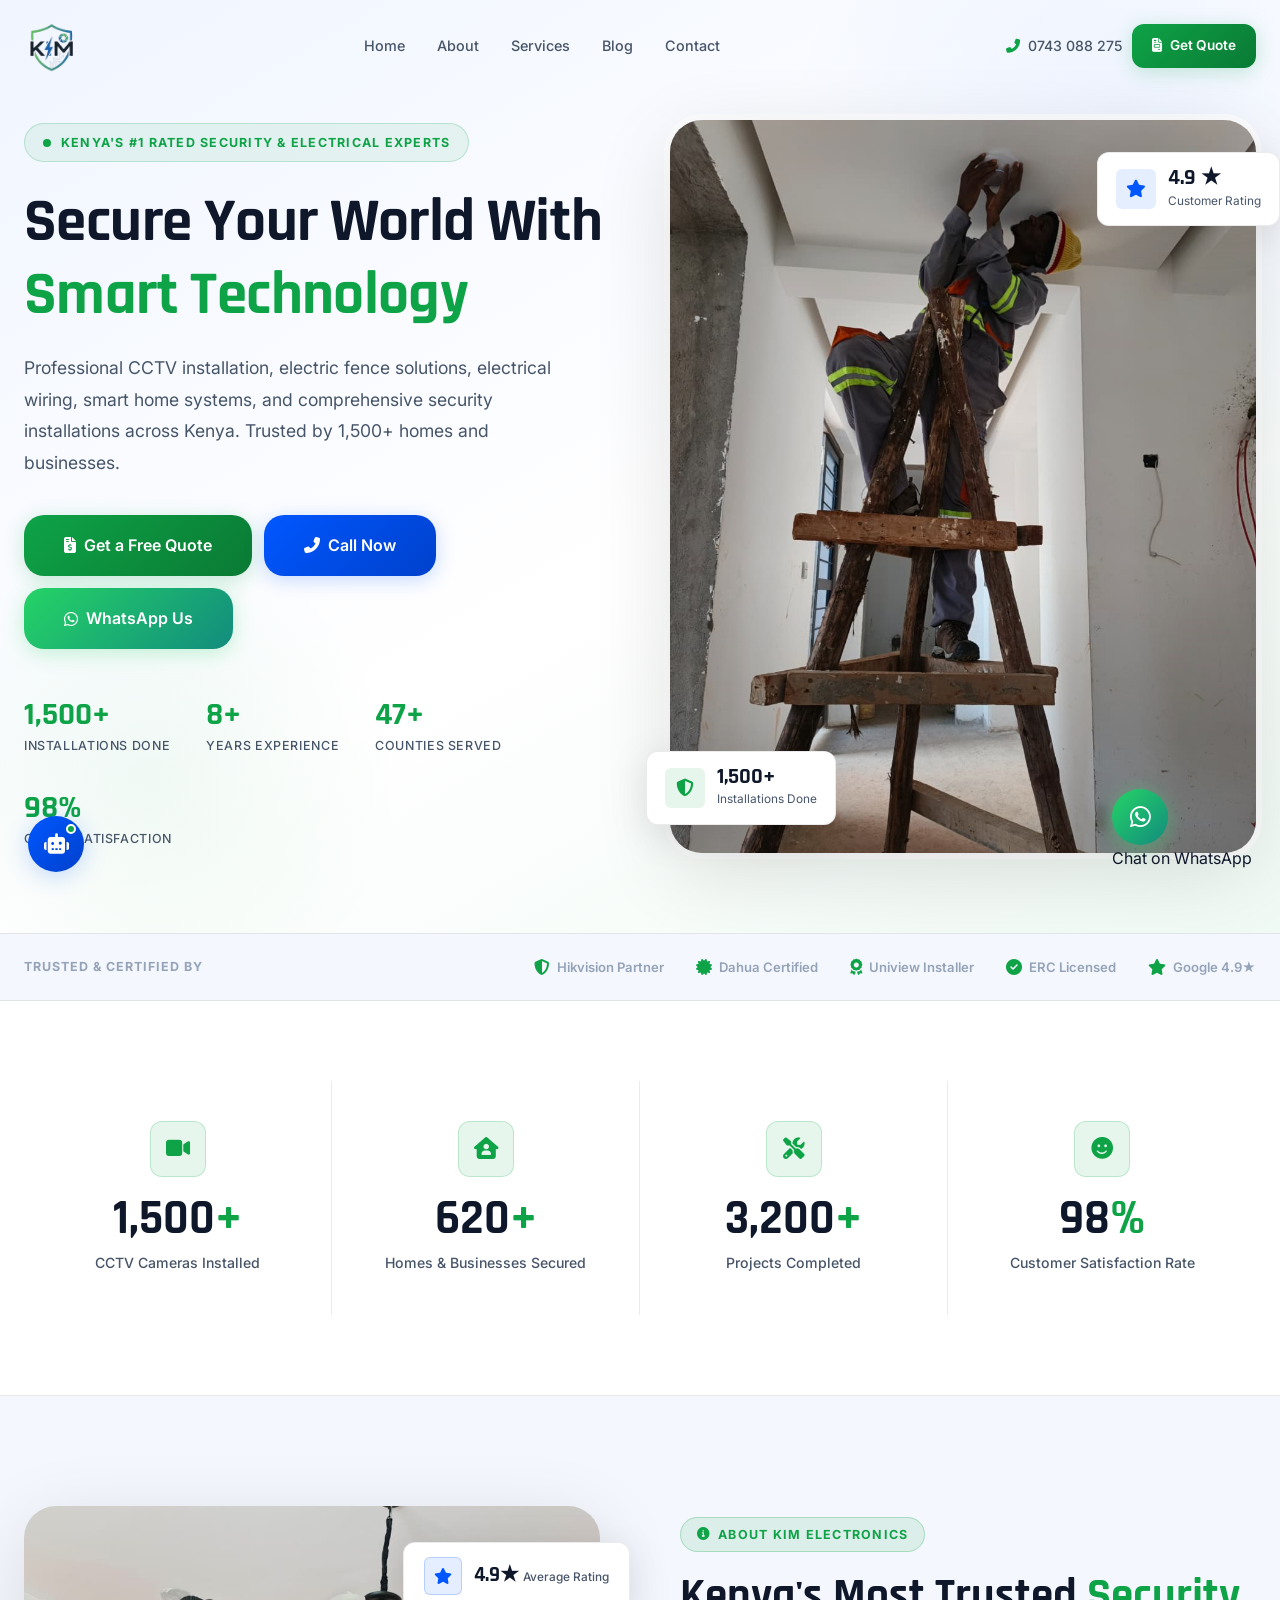
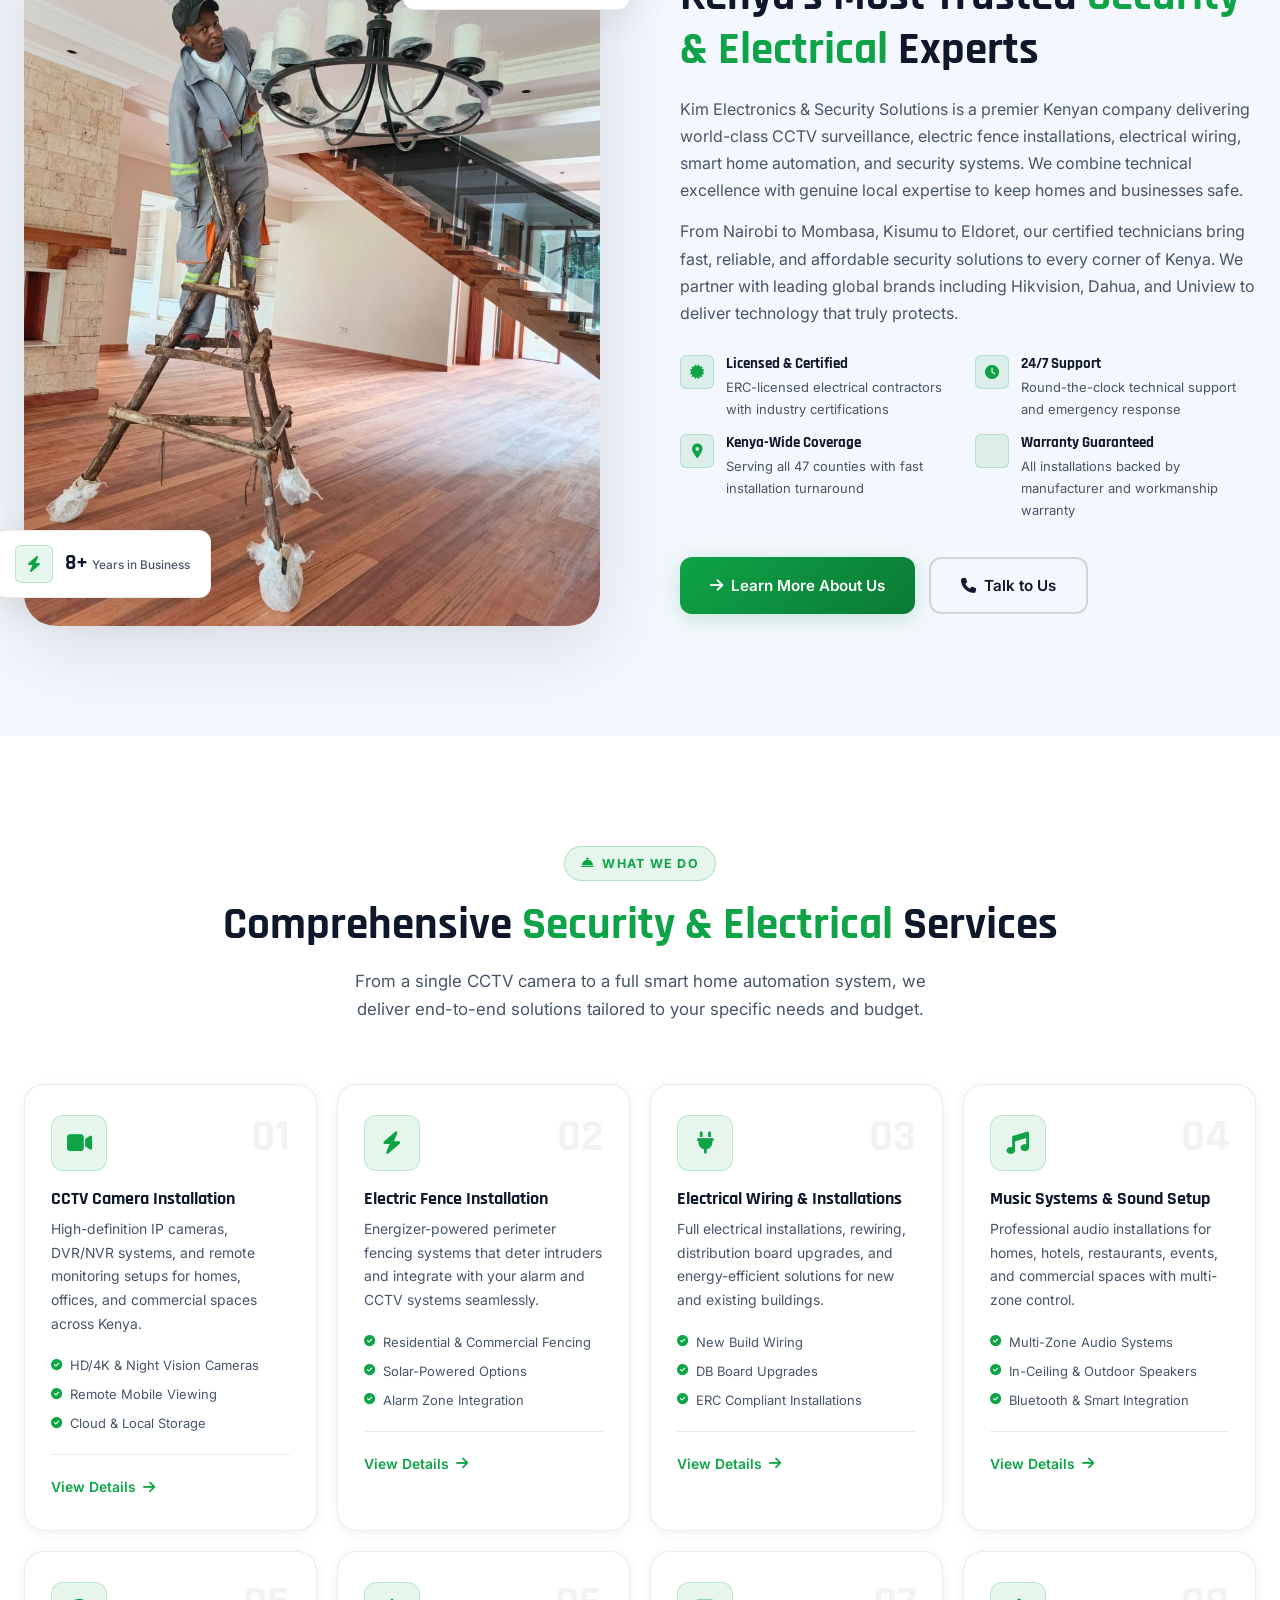
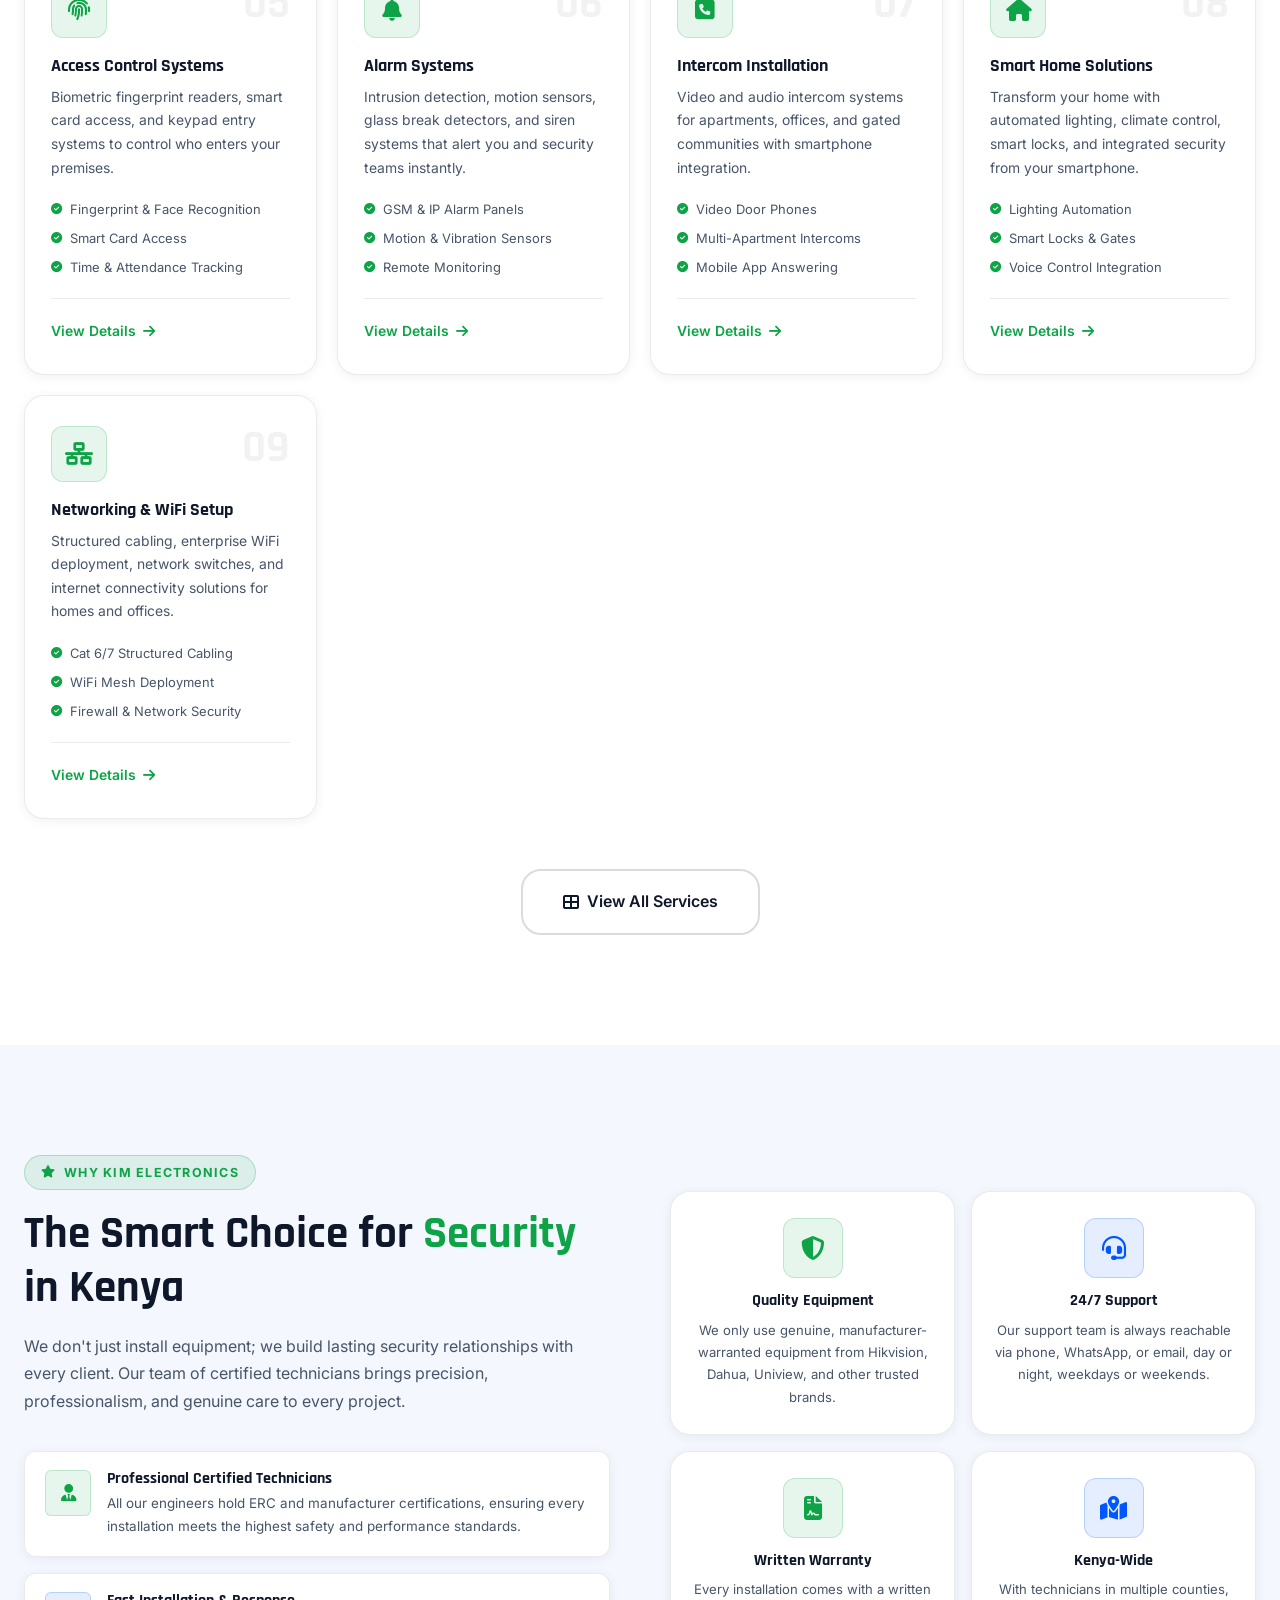
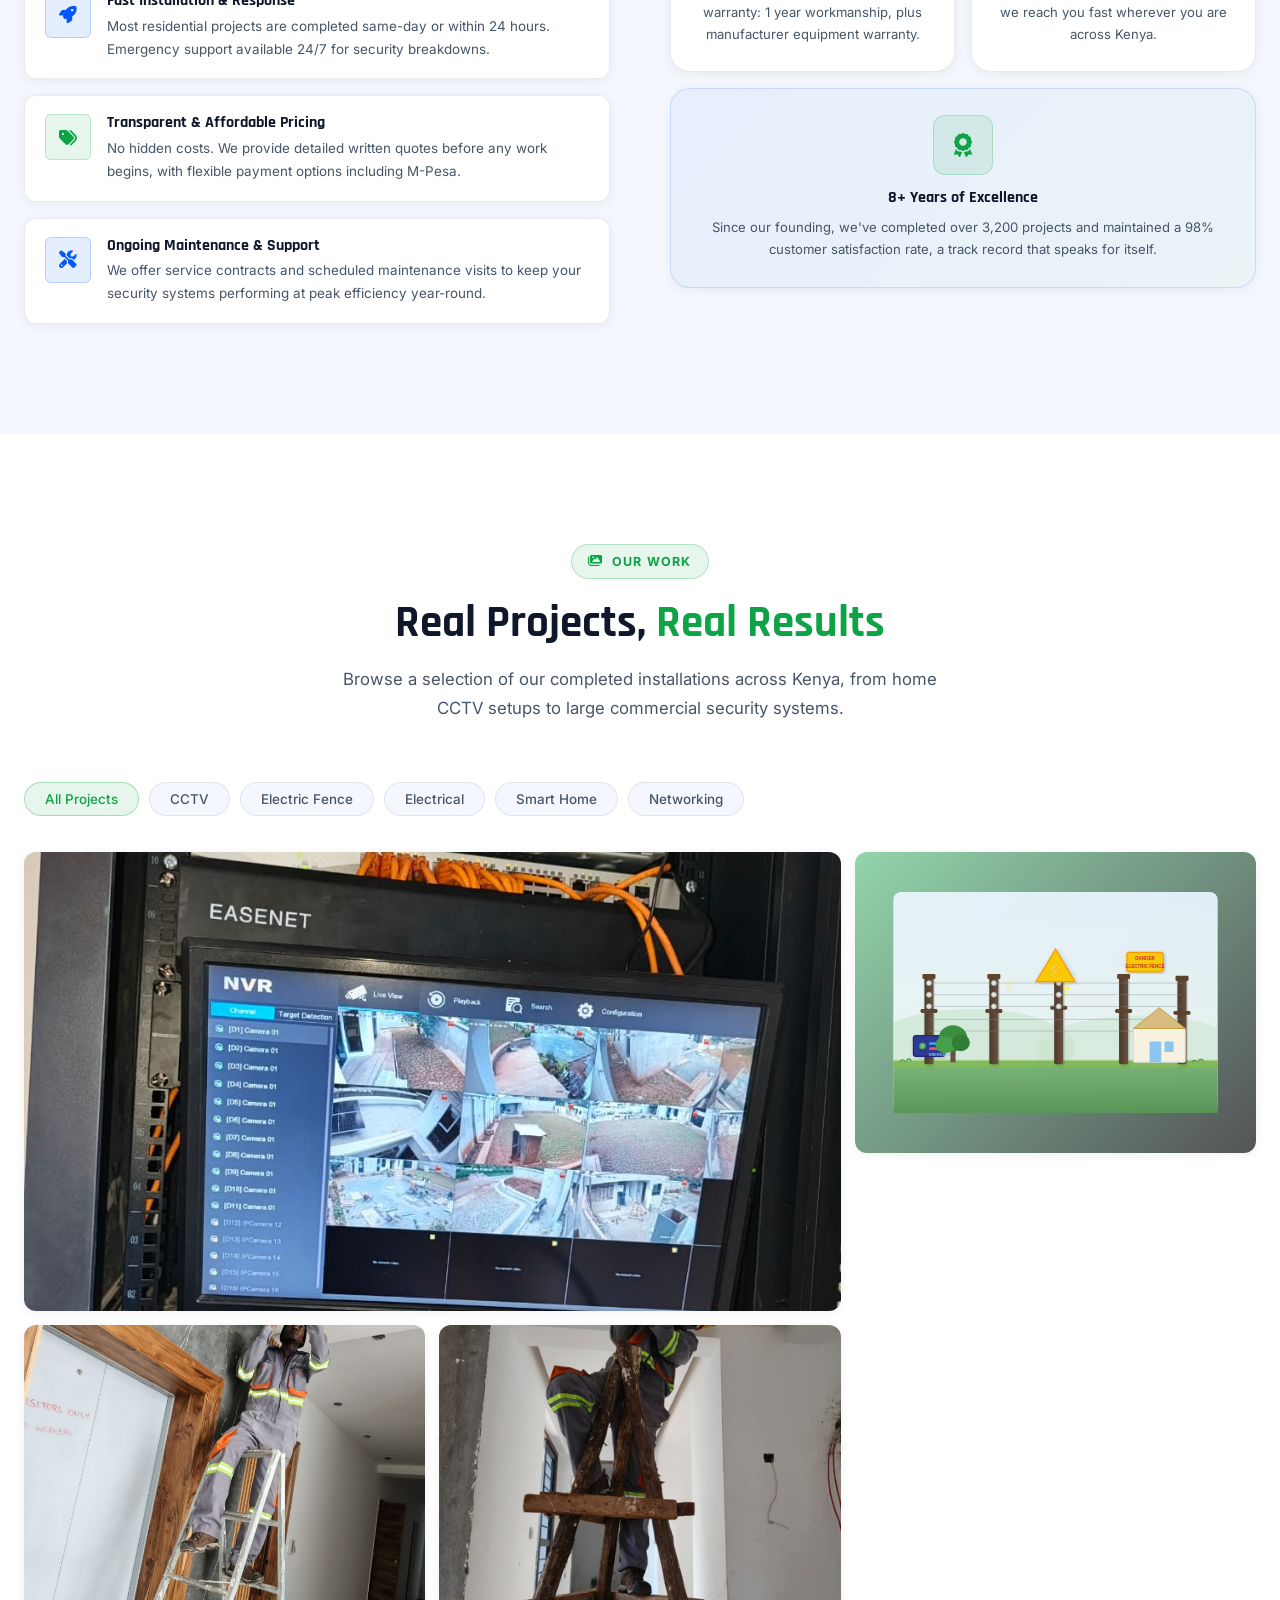
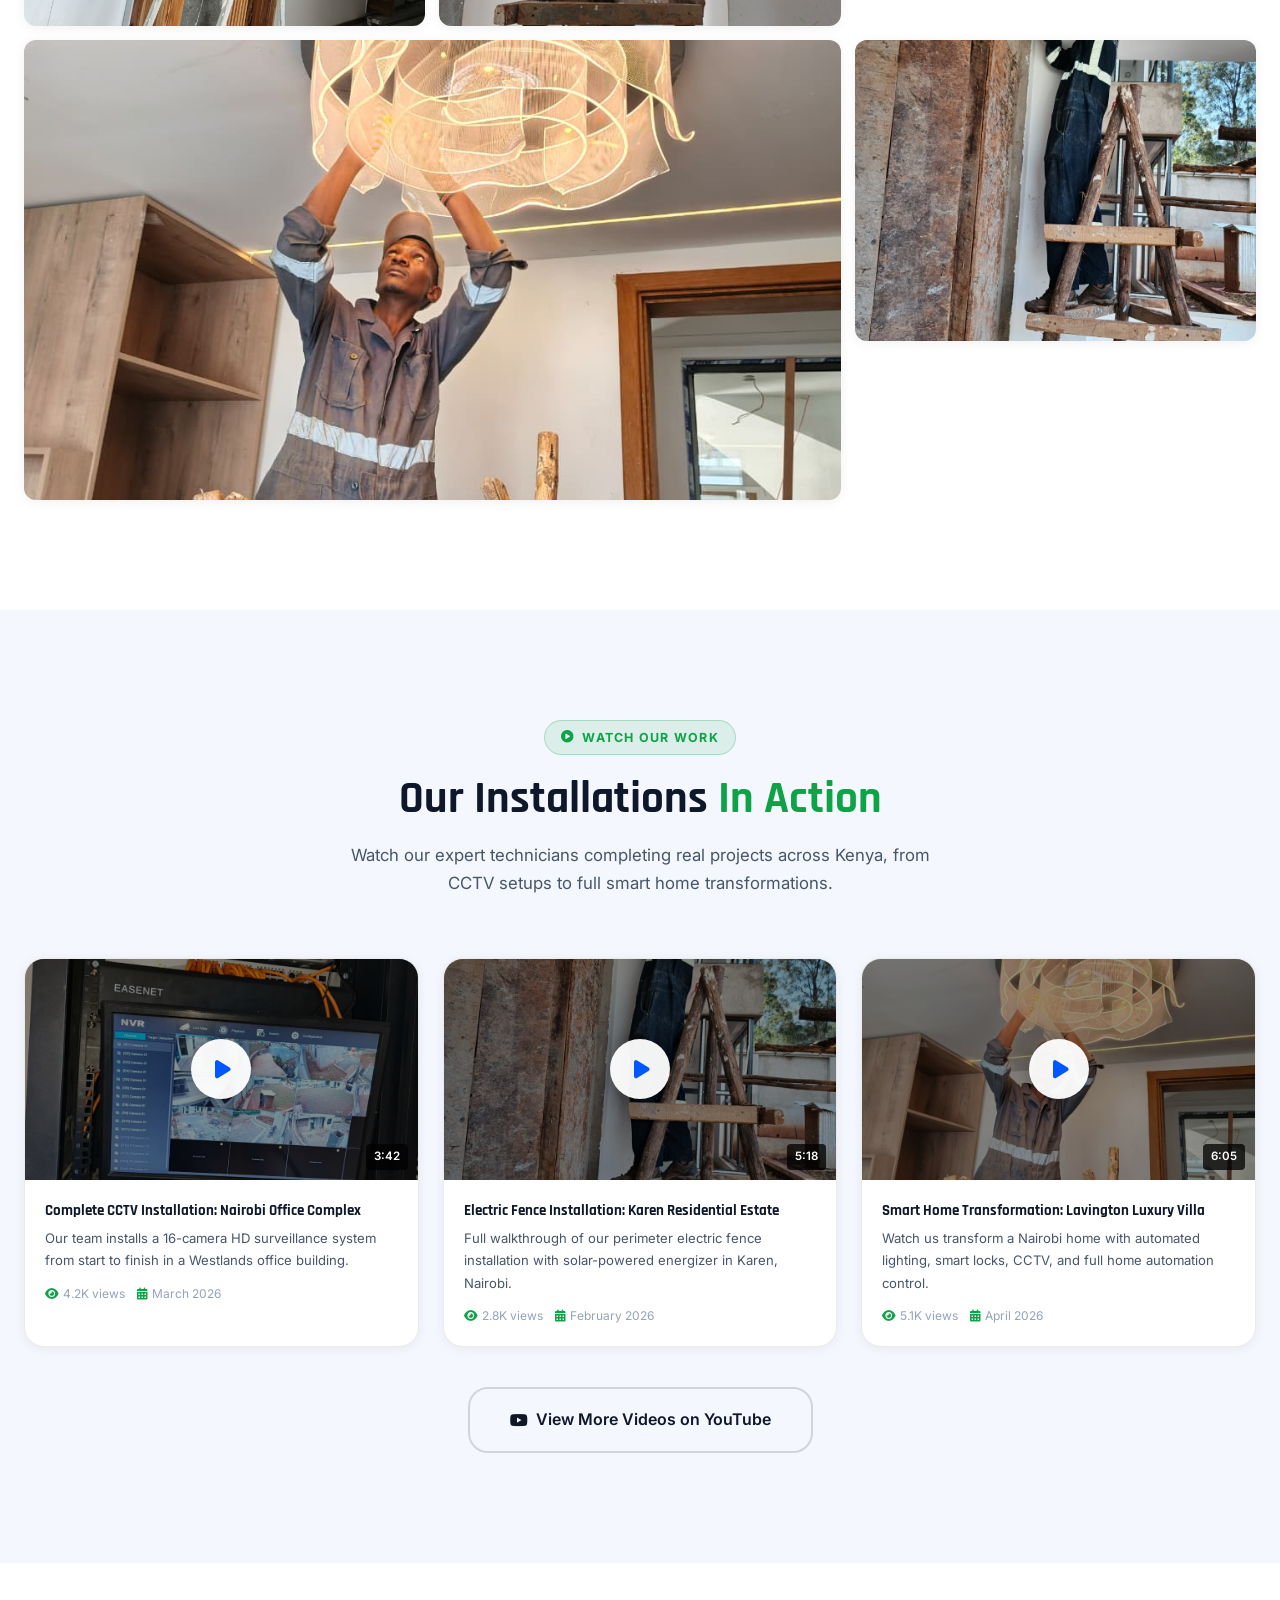
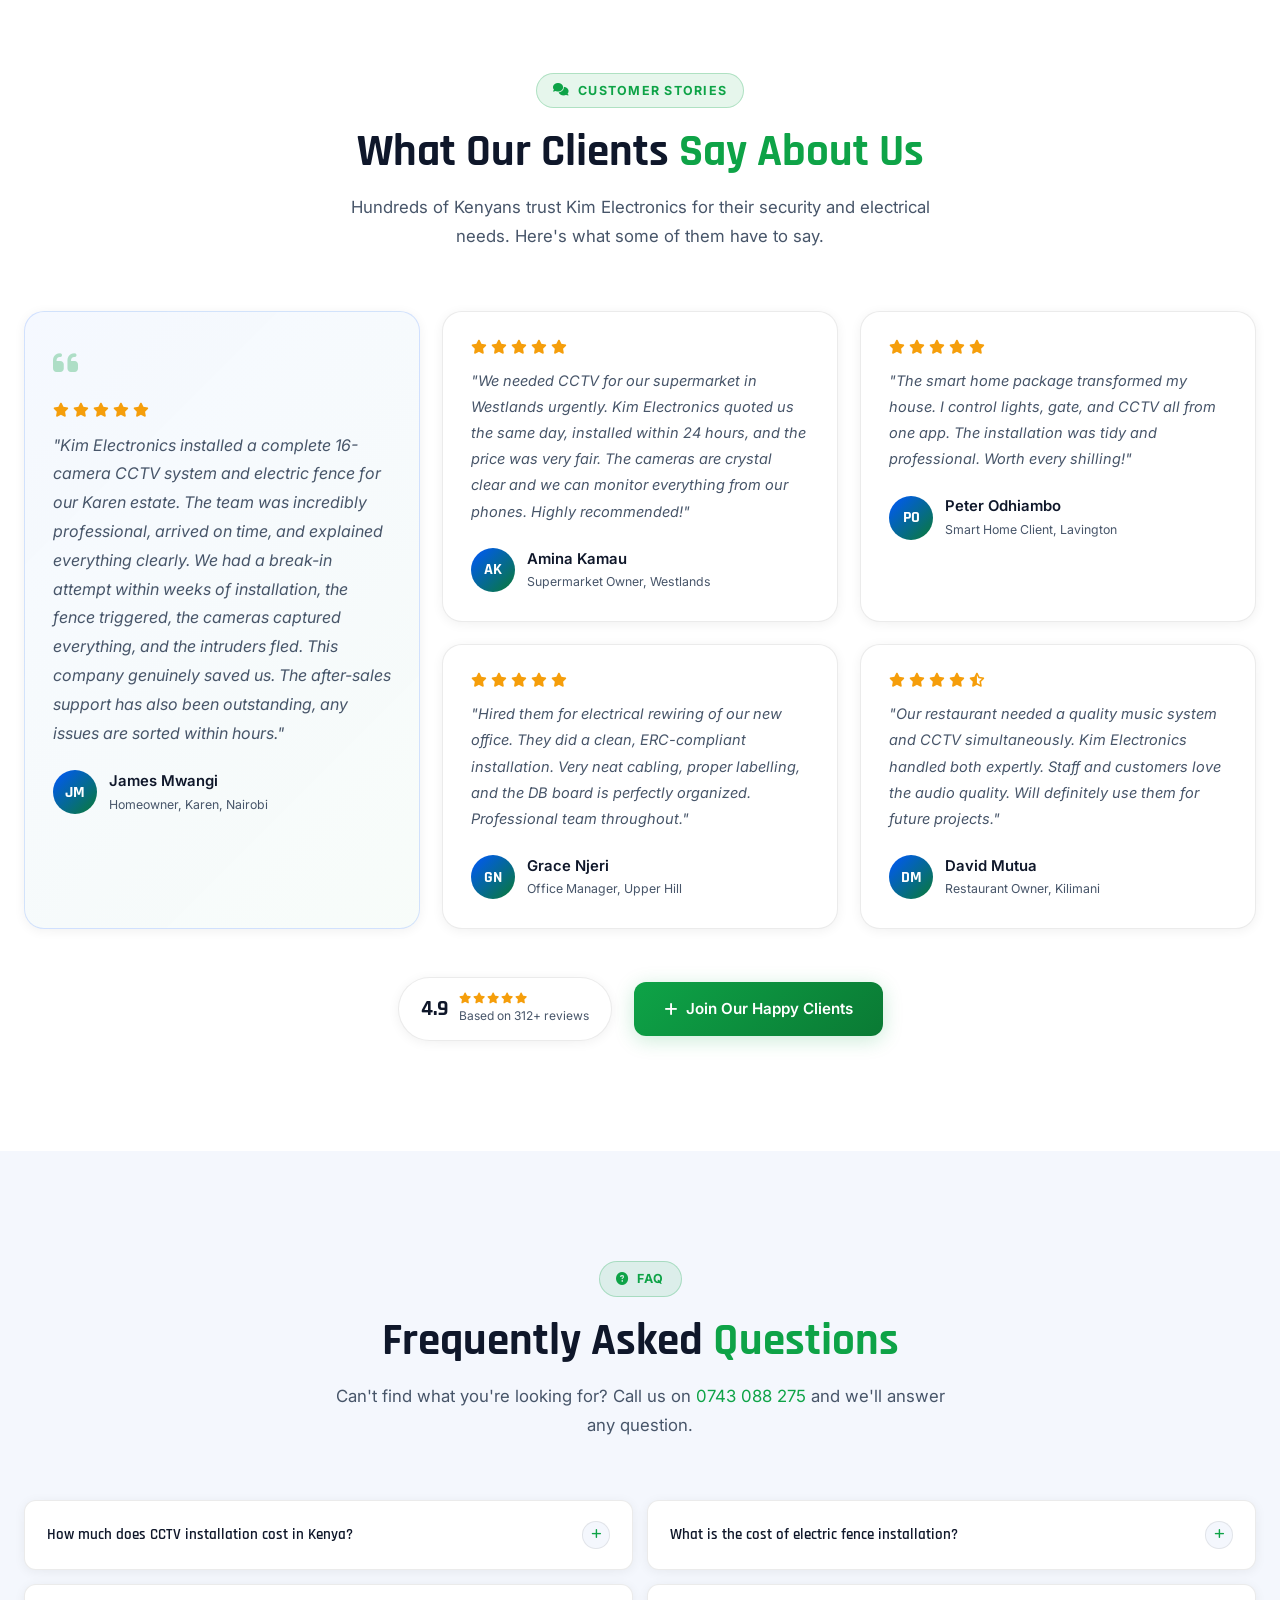
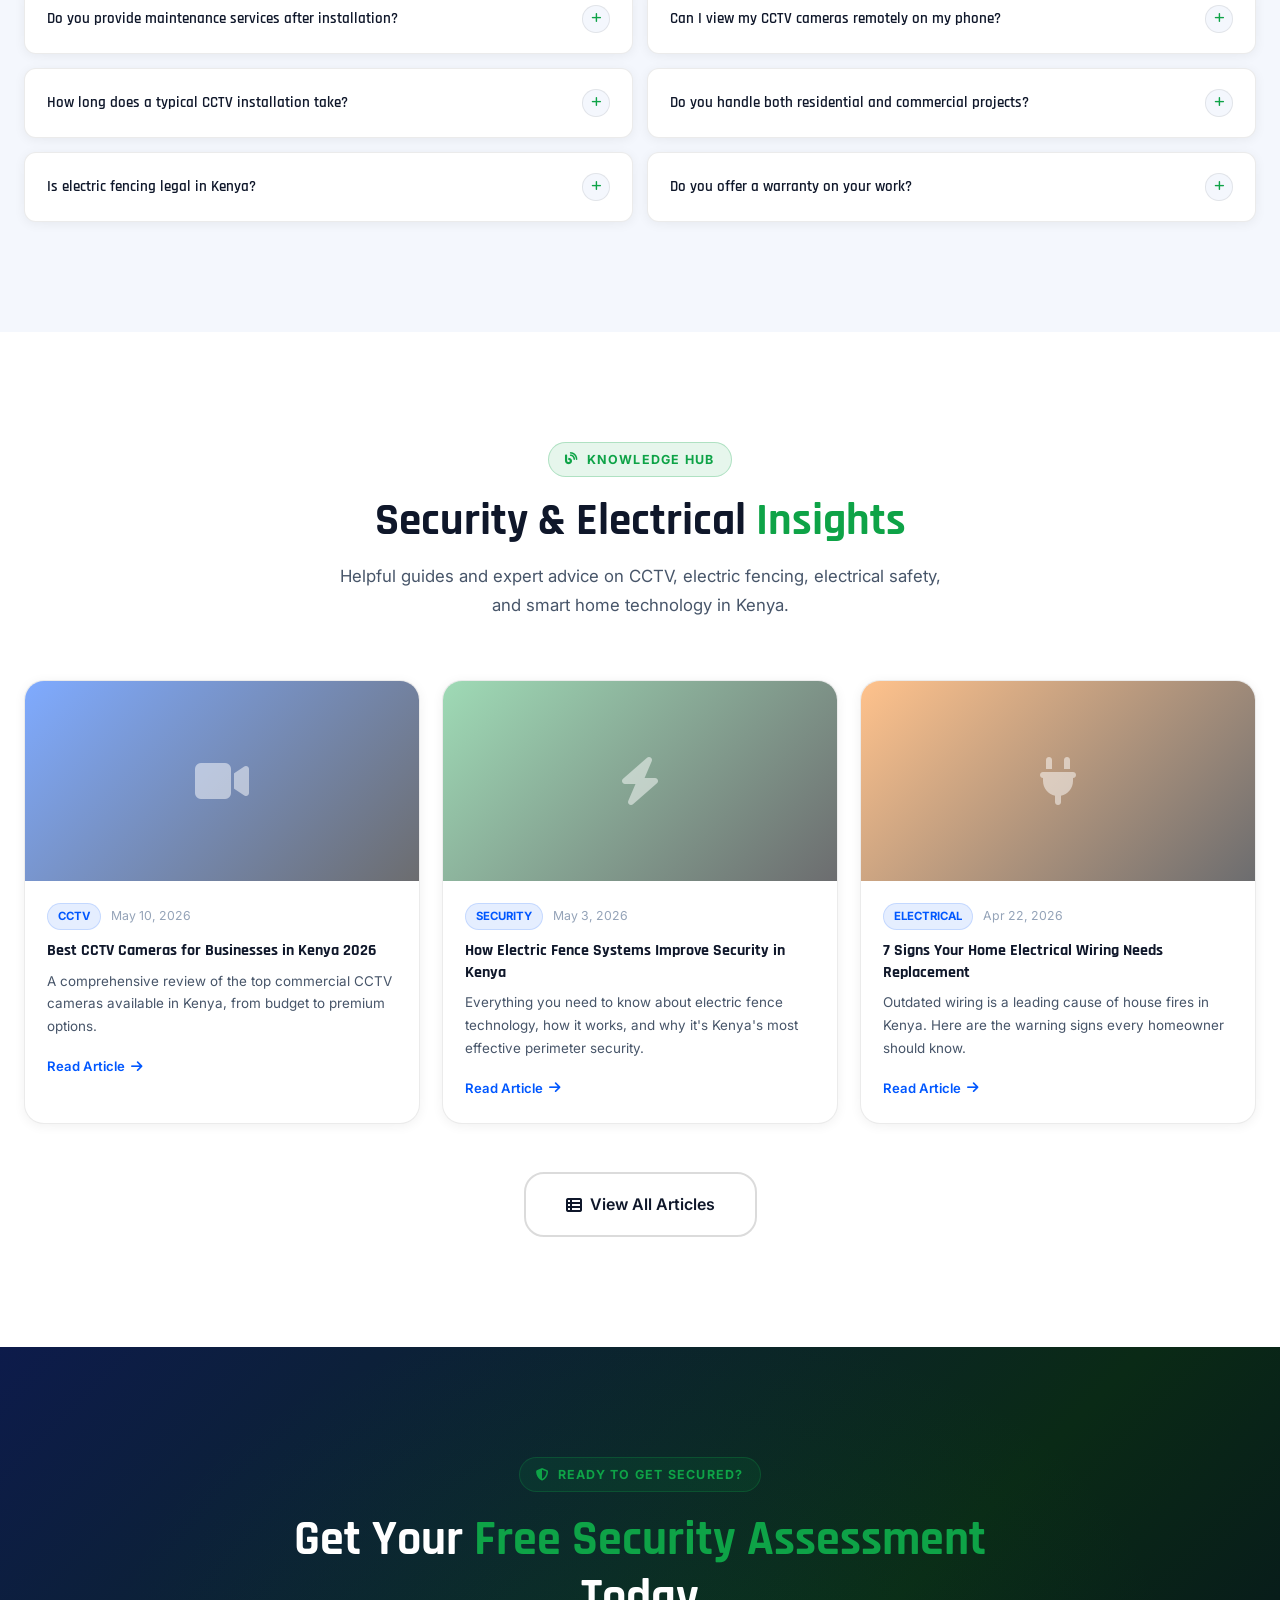
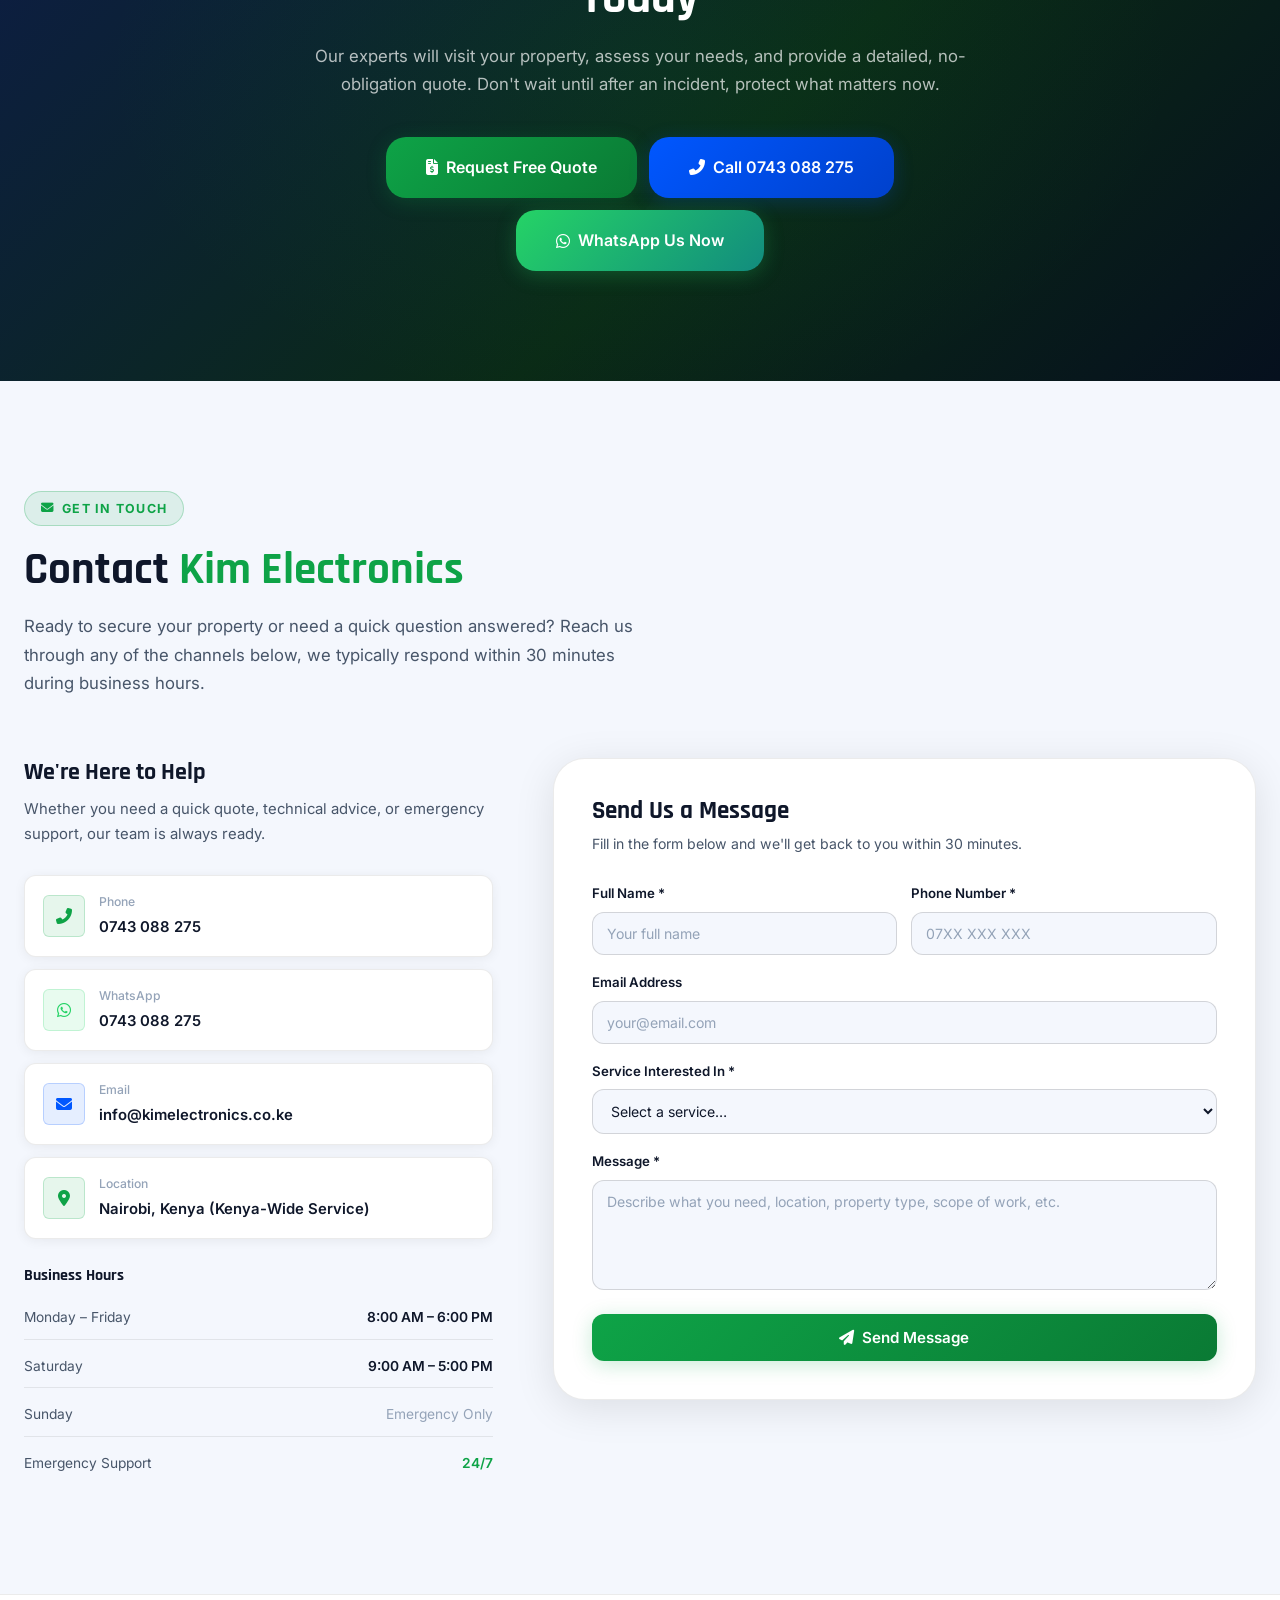
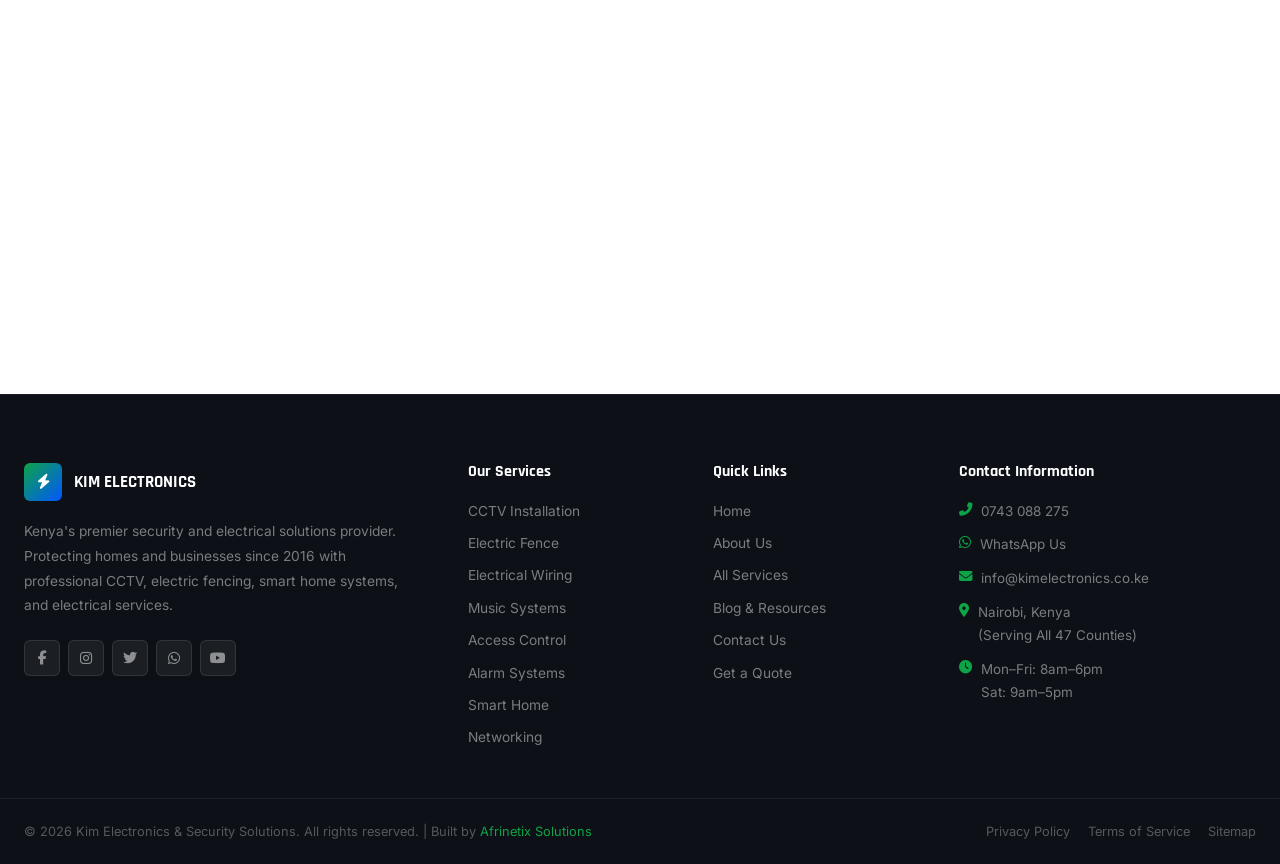
==== commit 705043e0: "Add logo image to navbar across all pages Replace placeholder bolt icon and text with actual Logo.pn" ====
--- a/index.html
+++ b/index.html
@@ -90,8 +90,7 @@
   <div class="container">
     <div class="nav-inner">
       <a href="index.html" class="nav-logo" aria-label="Kim Electronics Home">
-        <div class="nav-logo-icon"><i class="fas fa-bolt"></i></div>
-        <div class="nav-logo-text">KIM ELECTRONICS<span>& Security Solutions</span></div>
+        <img src="Images/Logo.png" alt="Kim Electronics & Security Solutions" class="nav-logo-img">
       </a>
 
       <div class="nav-links">
--- a/css/style.css
+++ b/css/style.css
@@ -169,19 +169,8 @@
 .nav-inner {
   display: flex; align-items: center; justify-content: space-between; gap: 24px;
 }
-.nav-logo { display: flex; align-items: center; gap: 12px; flex-shrink: 0; }
-.nav-logo-icon {
-  width: 42px; height: 42px;
-  background: linear-gradient(135deg, var(--green), var(--blue));
-  border-radius: var(--radius-sm);
-  display: flex; align-items: center; justify-content: center;
-  font-size: 1.1rem; color: #fff;
-}
-.nav-logo-text {
-  font-family: var(--font-display); font-weight: 700; font-size: 1.15rem;
-  color: var(--text);
-}
-.nav-logo-text span { color: var(--text-muted); display: block; font-size: .72rem; font-weight: 500; letter-spacing: .04em; }
+.nav-logo { display: flex; align-items: center; flex-shrink: 0; }
+.nav-logo-img { height: 52px; width: auto; display: block; object-fit: contain; }
 .nav-links { display: flex; align-items: center; gap: 4px; }
 .nav-links a {
   padding: 8px 14px; border-radius: var(--radius-sm);
